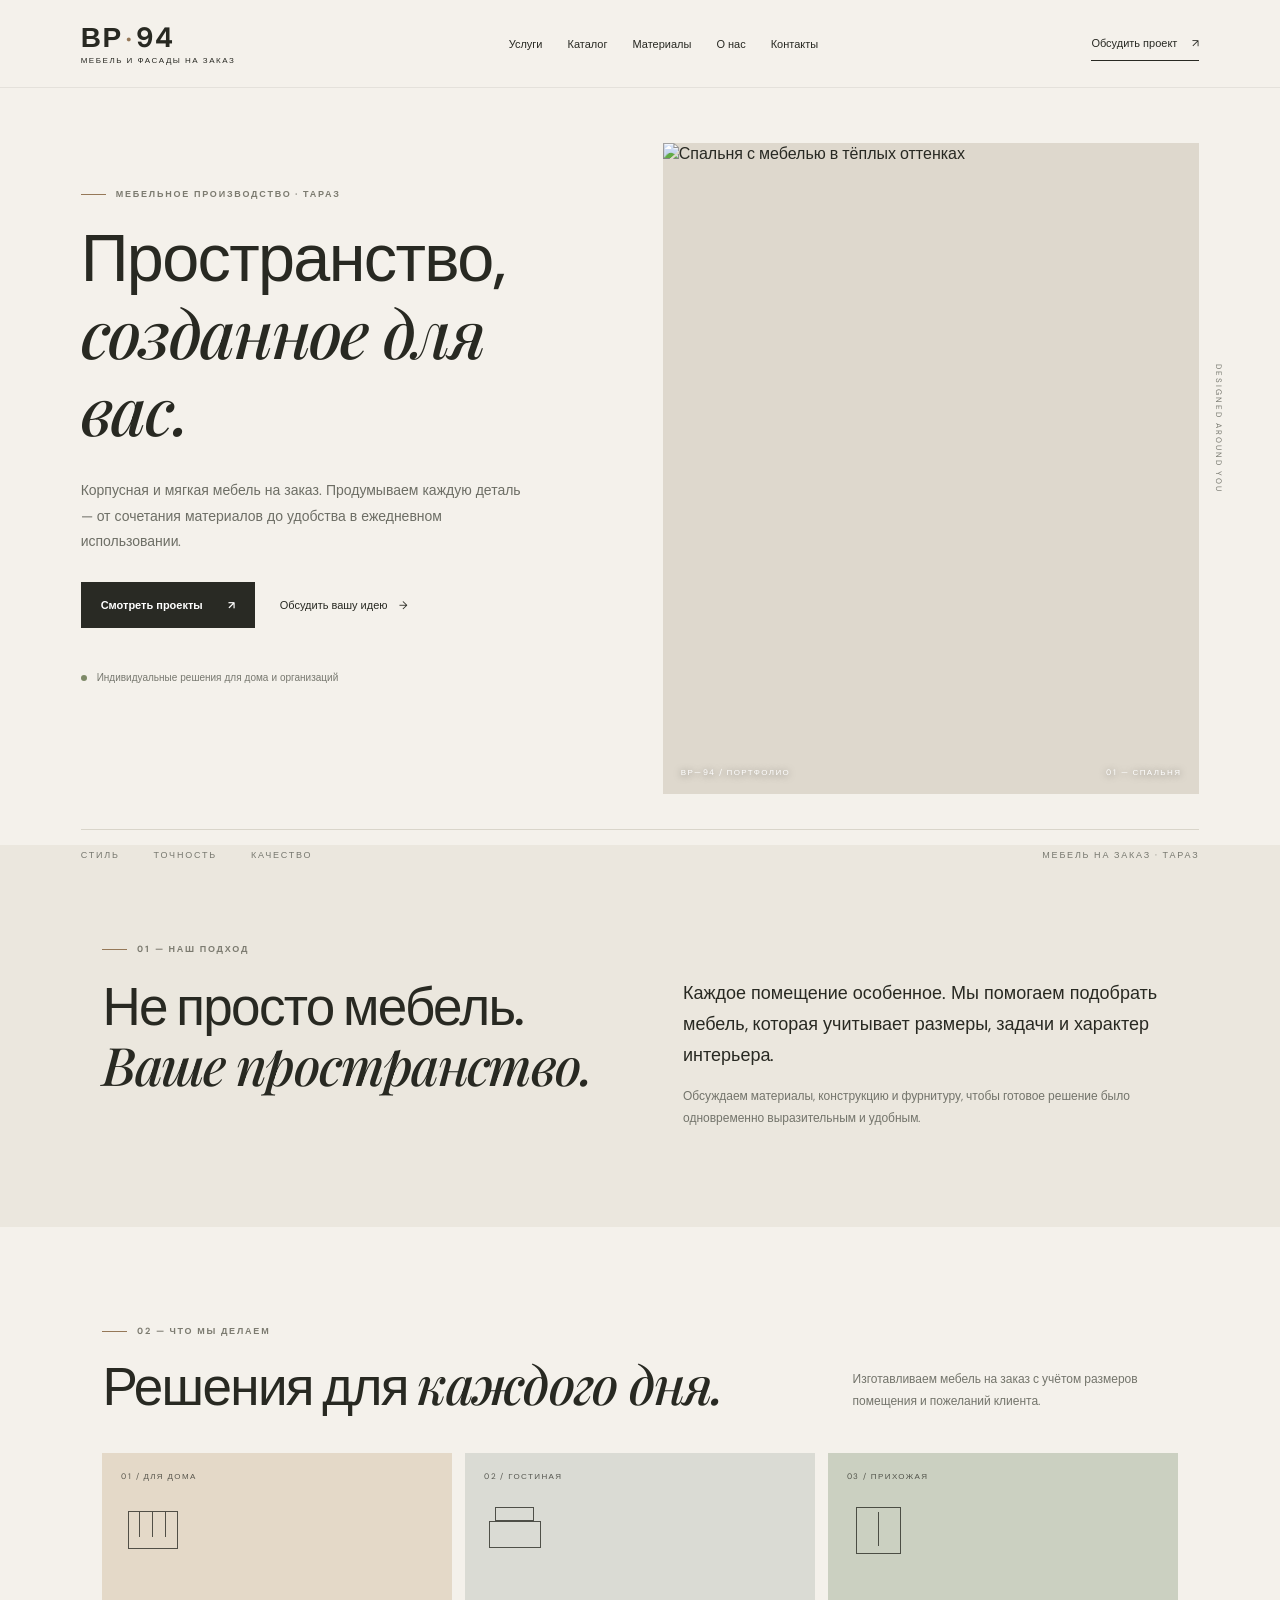
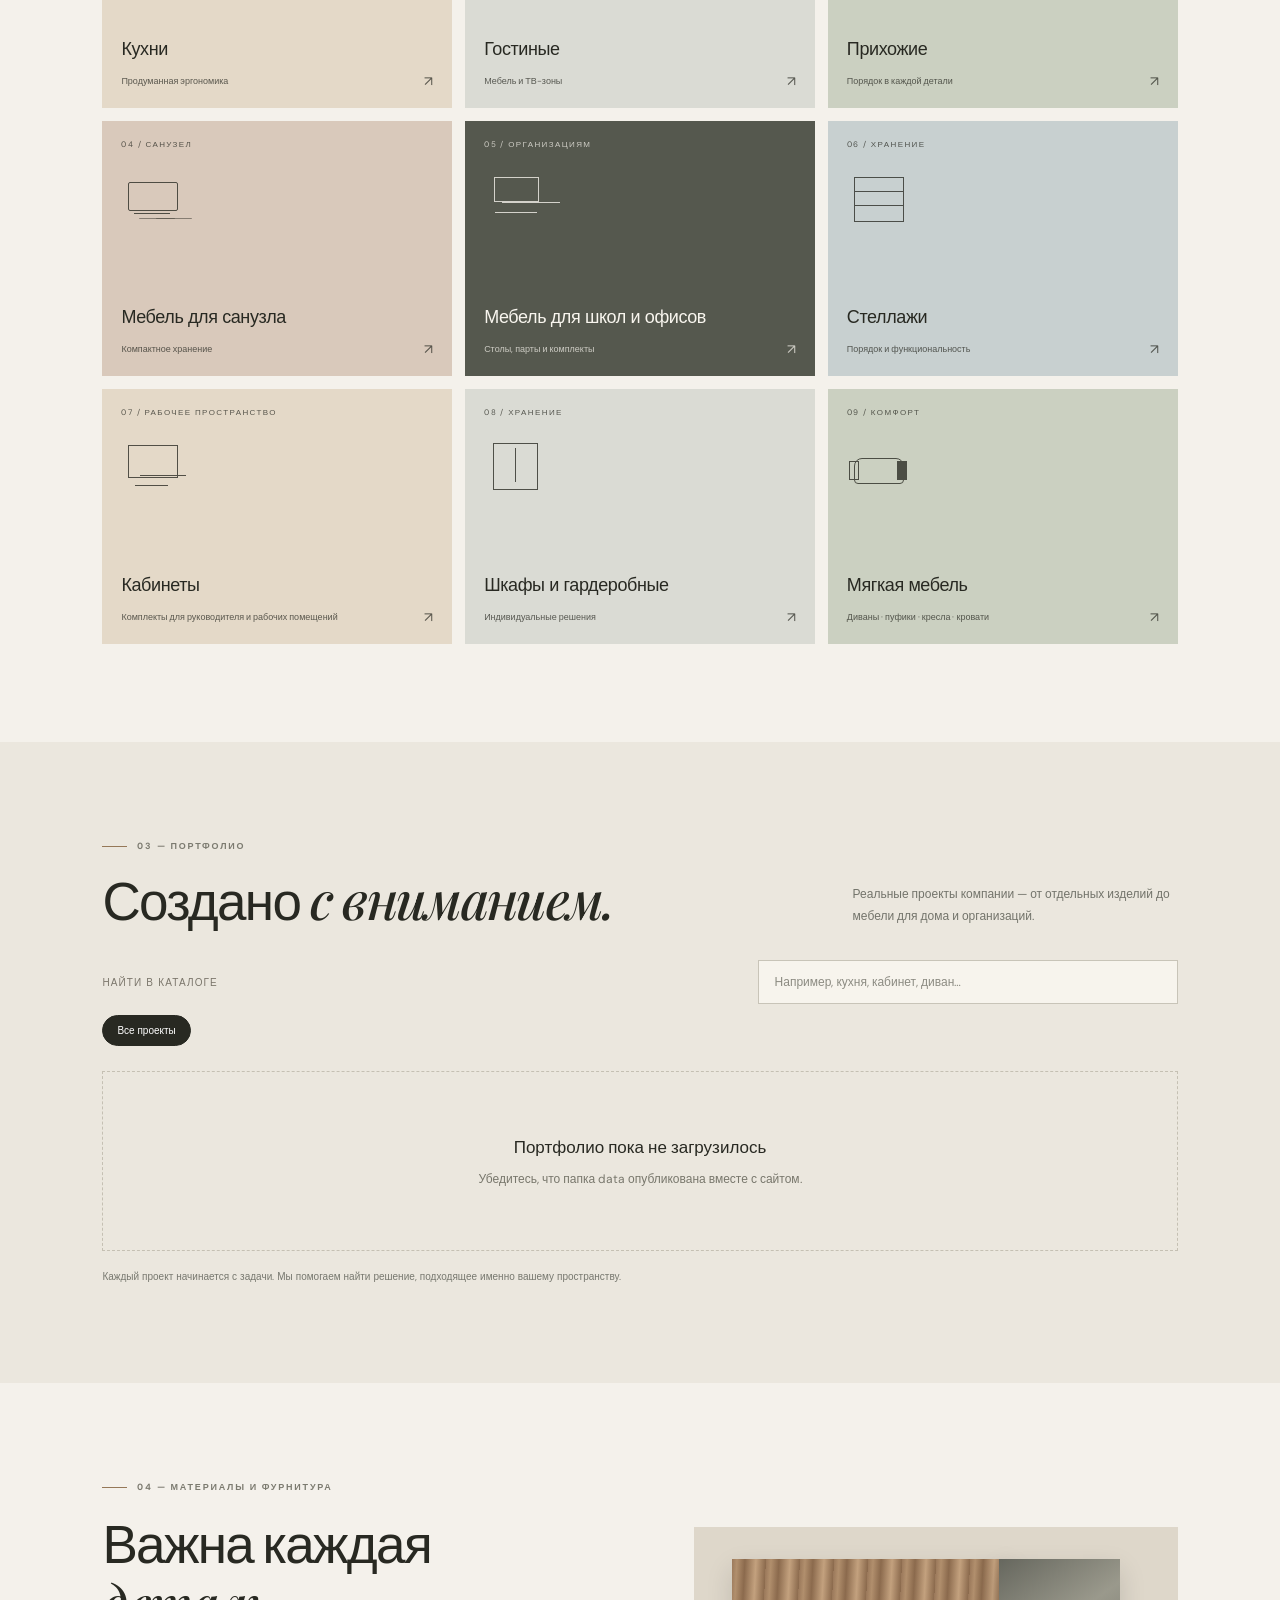
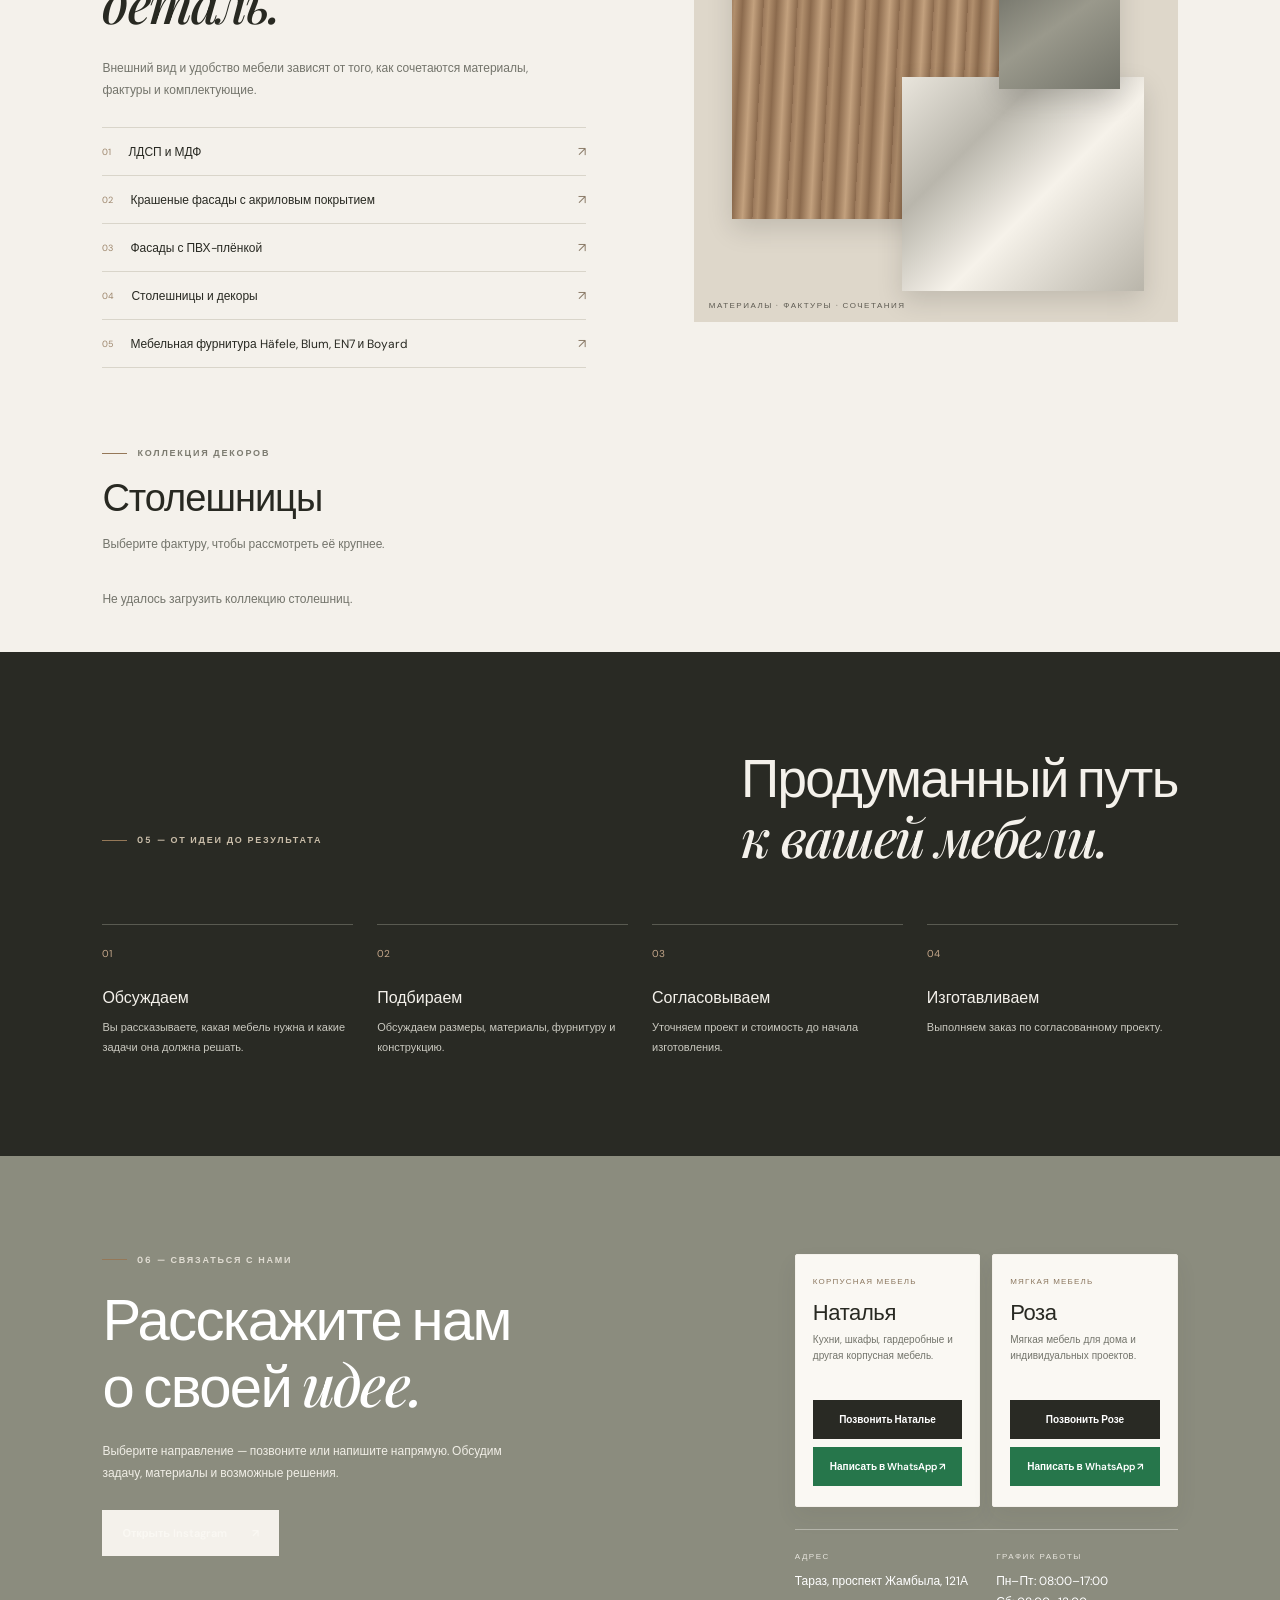
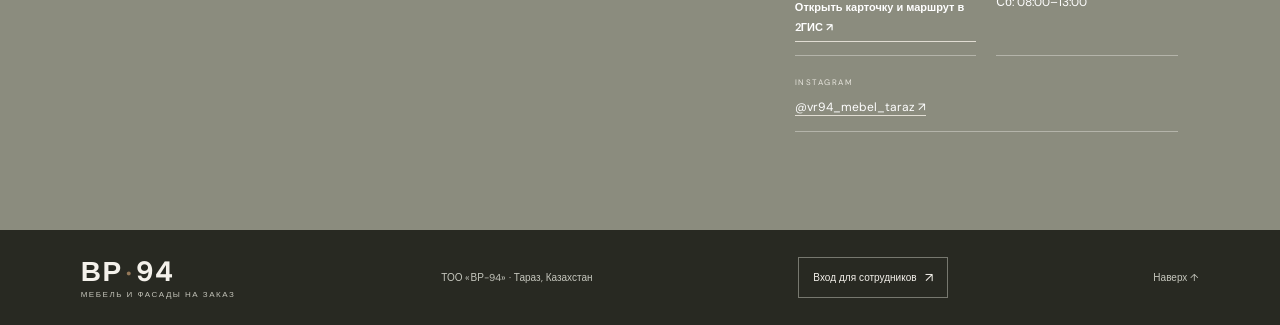
==== index.html @ 883035c5 "Add files via upload" ====
<!doctype html>
<html lang="ru">
<head>
<meta charset="utf-8"><meta name="viewport" content="width=device-width, initial-scale=1">
<meta name="theme-color" content="#f4f1eb">
<meta name="description" content="ТОО ВР-94 — корпусная и мягкая мебель на заказ в Таразе. Фасады с акриловым покрытием и ПВХ-плёнкой, фурнитура Häfele, Blum, EN7 и Boyard.">
<title>ВР-94 — мебель и фасады на заказ в Таразе</title>
<link rel="preconnect" href="https://fonts.googleapis.com"><link rel="preconnect" href="https://fonts.gstatic.com" crossorigin>
<link href="https://fonts.googleapis.com/css2?family=DM+Sans:wght@400;500;600;700&family=Playfair+Display:ital,wght@0,500;0,600;1,500;1,600&display=swap" rel="stylesheet">
<link rel="stylesheet" href="styles.css"><script src="script.js" defer></script>
</head>
<body>
<header class="site-header">
 <a class="brand" href="#home" aria-label="ВР-94 — на главную"><span class="brand-symbol">ВР<span>·</span>94</span><span class="brand-caption">МЕБЕЛЬ И ФАСАДЫ НА ЗАКАЗ</span></a>
 <button class="menu-toggle" type="button" aria-label="Открыть меню" aria-expanded="false">☰</button>
 <nav class="main-nav" aria-label="Основная навигация"><a href="#services">Услуги</a><a href="#portfolio">Каталог</a><a href="#materials">Материалы</a><a href="#about">О нас</a><a href="#contacts">Контакты</a></nav>
 <a class="header-link" href="#contacts">Обсудить проект <span>↗</span></a>
</header>
<main>
<section class="hero" id="home">
 <div class="hero-copy"><p class="eyebrow"><i></i> МЕБЕЛЬНОЕ ПРОИЗВОДСТВО · ТАРАЗ</p><h1>Пространство,<br><em>созданное для вас.</em></h1>
 <p class="hero-intro">Корпусная и мягкая мебель на заказ. Продумываем каждую деталь — от сочетания материалов до удобства в ежедневном использовании.</p>
 <div class="hero-actions"><a class="btn btn-dark" href="#portfolio">Смотреть проекты <span>↗</span></a><a class="text-action" href="#contacts">Обсудить вашу идею <span>→</span></a></div>
 <div class="hero-footnote"><i></i> Индивидуальные решения для дома и организаций</div></div>
 <div class="hero-image-wrap"><img class="hero-image" src="media/portfolio/bedroom-installation-01.jpg" alt="Спальня с мебелью в тёплых оттенках"><div class="image-frame-label"><span>ВР—94 / ПОРТФОЛИО</span><span>01 — СПАЛЬНЯ</span></div><div class="image-side-note">DESIGNED AROUND YOU</div></div>
 <div class="hero-ribbon"><span>СТИЛЬ</span><span>ТОЧНОСТЬ</span><span>КАЧЕСТВО</span><span class="ribbon-right">МЕБЕЛЬ НА ЗАКАЗ · ТАРАЗ</span></div>
</section>
<section class="intro section-pad"><p class="eyebrow"><i></i> 01 — НАШ ПОДХОД</p><div class="intro-layout"><h2>Не просто мебель.<br><em>Ваше пространство.</em></h2><div><p class="large-copy">Каждое помещение особенное. Мы помогаем подобрать мебель, которая учитывает размеры, задачи и характер интерьера.</p><p class="muted">Обсуждаем материалы, конструкцию и фурнитуру, чтобы готовое решение было одновременно выразительным и удобным.</p></div></div></section>
<section class="services section-pad" id="services"><div class="section-heading"><div><p class="eyebrow"><i></i> 02 — ЧТО МЫ ДЕЛАЕМ</p><h2>Решения для <em>каждого дня.</em></h2></div><p class="muted section-note">Изготавливаем мебель на заказ с учётом размеров помещения и пожеланий клиента.</p></div>
<div class="service-grid">
<a class="service-card tone-sand" href="#portfolio" data-categories="Кухни"><span class="service-index">01 / ДЛЯ ДОМА</span><span class="service-icon icon-kitchen"></span><span class="service-title">Кухни</span><span class="service-bottom">Продуманная эргономика <b>↗</b></span></a>
<a class="service-card tone-gray" href="#portfolio" data-categories="Гостиные"><span class="service-index">02 / ГОСТИНАЯ</span><span class="service-icon icon-living"></span><span class="service-title">Гостиные</span><span class="service-bottom">Мебель и ТВ-зоны <b>↗</b></span></a>
<a class="service-card tone-olive" href="#portfolio" data-categories="Прихожие"><span class="service-index">03 / ПРИХОЖАЯ</span><span class="service-icon icon-wardrobe"></span><span class="service-title">Прихожие</span><span class="service-bottom">Порядок в каждой детали <b>↗</b></span></a>
<a class="service-card tone-clay" href="#portfolio" data-categories="Мебель для санузла"><span class="service-index">04 / САНУЗЕЛ</span><span class="service-icon icon-bath"></span><span class="service-title">Мебель для санузла</span><span class="service-bottom">Компактное хранение <b>↗</b></span></a>
<a class="service-card tone-dark" href="#portfolio" data-categories="Мебель для школ и офисов|Металлокаркасы для школ"><span class="service-index">05 / ОРГАНИЗАЦИЯМ</span><span class="service-icon icon-school"></span><span class="service-title">Мебель для школ и офисов</span><span class="service-bottom">Столы, парты и комплекты <b>↗</b></span></a>
<a class="service-card tone-blue" href="#portfolio" data-categories="Стеллажи"><span class="service-index">06 / ХРАНЕНИЕ</span><span class="service-icon icon-shelf"></span><span class="service-title">Стеллажи</span><span class="service-bottom">Порядок и функциональность <b>↗</b></span></a>
<a class="service-card tone-sand" href="#portfolio" data-categories="Кабинеты"><span class="service-index">07 / РАБОЧЕЕ ПРОСТРАНСТВО</span><span class="service-icon icon-office"></span><span class="service-title">Кабинеты</span><span class="service-bottom">Комплекты для руководителя и рабочих помещений <b>↗</b></span></a>
<a class="service-card tone-gray" href="#portfolio" data-categories="Шкафы и гардеробные"><span class="service-index">08 / ХРАНЕНИЕ</span><span class="service-icon icon-wardrobe"></span><span class="service-title">Шкафы и гардеробные</span><span class="service-bottom">Индивидуальные решения <b>↗</b></span></a>
<a class="service-card tone-olive" href="#portfolio" data-categories="Диваны|Пуфики|Кресла|Кровати"><span class="service-index">09 / КОМФОРТ</span><span class="service-icon icon-sofa"></span><span class="service-title">Мягкая мебель</span><span class="service-bottom">Диваны · пуфики · кресла · кровати <b>↗</b></span></a>
</div></section>
<section class="portfolio section-pad" id="portfolio"><div class="section-heading"><div><p class="eyebrow"><i></i> 03 — ПОРТФОЛИО</p><h2>Создано <em>с вниманием.</em></h2></div><p class="muted section-note">Реальные проекты компании — от отдельных изделий до мебели для дома и организаций.</p></div>
<div class="catalog-tools"><label class="catalog-search-label" for="portfolio-search">Найти в каталоге</label><input id="portfolio-search" class="catalog-search" type="search" placeholder="Например, кухня, кабинет, диван…" autocomplete="off" aria-label="Поиск по названию, рубрике и описанию проекта"></div>
<div class="filter-row" id="portfolio-filters" aria-label="Фильтры каталога"><button class="filter-chip active" type="button" data-filter="all">Все проекты</button></div><div class="portfolio-grid" id="portfolio-grid" aria-live="polite"><div class="portfolio-loading">Загружаем проекты…</div></div>
<p class="portfolio-caption">Каждый проект начинается с задачи. Мы помогаем найти решение, подходящее именно вашему пространству.</p></section>
<section class="materials section-pad" id="materials"><div class="materials-copy"><p class="eyebrow"><i></i> 04 — МАТЕРИАЛЫ И ФУРНИТУРА</p><h2>Важна каждая <em>деталь.</em></h2><p class="muted materials-description">Внешний вид и удобство мебели зависят от того, как сочетаются материалы, фактуры и комплектующие.</p>
<div class="material-list"><div><span>01</span><p>ЛДСП и МДФ</p><b>↗</b></div><div><span>02</span><p>Крашеные фасады с акриловым покрытием</p><b>↗</b></div><div><span>03</span><p>Фасады с ПВХ-плёнкой</p><b>↗</b></div><div><span>04</span><p>Столешницы и декоры</p><b>↗</b></div><div><span>05</span><p>Мебельная фурнитура Häfele, Blum, EN7 и Boyard</p><b>↗</b></div></div></div>
<div class="material-art" aria-label="Декоративная композиция из мебельных фактур"><div class="swatch swatch-wood"></div><div class="swatch swatch-stone"></div><div class="swatch swatch-matte"></div><div class="swatch-note">МАТЕРИАЛЫ · ФАКТУРЫ · СОЧЕТАНИЯ</div></div>
<div class="countertops-gallery">
  <div class="countertops-gallery-heading">
    <p class="eyebrow"><i></i> КОЛЛЕКЦИЯ ДЕКОРОВ</p>
    <h3>Столешницы</h3>
    <p class="muted">Выберите фактуру, чтобы рассмотреть её крупнее.</p>
  </div>
  <div class="countertops-grid" id="countertops-grid" aria-live="polite"><p class="muted">Загружаем декоры…</p></div>
</div></section>
<section class="about section-pad" id="about"><div class="about-top"><p class="eyebrow"><i></i> 05 — ОТ ИДЕИ ДО РЕЗУЛЬТАТА</p><h2>Продуманный путь<br><em>к вашей мебели.</em></h2></div><div class="process-grid">
<article><span>01</span><h3>Обсуждаем</h3><p>Вы рассказываете, какая мебель нужна и какие задачи она должна решать.</p></article><article><span>02</span><h3>Подбираем</h3><p>Обсуждаем размеры, материалы, фурнитуру и конструкцию.</p></article><article><span>03</span><h3>Согласовываем</h3><p>Уточняем проект и стоимость до начала изготовления.</p></article><article><span>04</span><h3>Изготавливаем</h3><p>Выполняем заказ по согласованному проекту.</p></article></div></section>
<section class="contact section-pad" id="contacts">
  <div class="contact-main">
    <p class="eyebrow"><i></i> 06 — СВЯЗАТЬСЯ С НАМИ</p>
    <h2>Расскажите нам<br>о своей <em>идее.</em></h2>
    <p class="muted contact-intro">Выберите направление — позвоните или напишите напрямую. Обсудим задачу, материалы и возможные решения.</p>
    <a class="btn btn-light" id="instagram-cta" href="https://www.instagram.com/vr94_mebel_taraz/" target="_blank" rel="noopener noreferrer">Открыть Instagram <span>↗</span></a>
  </div>
  <div class="contact-panel">
    <div class="contact-people">
      <article class="contact-card">
        <span class="contact-card-label">КОРПУСНАЯ МЕБЕЛЬ</span>
        <h3 id="corporate-name">Наталья</h3>
        <p>Кухни, шкафы, гардеробные и другая корпусная мебель.</p>
        <a class="contact-button contact-call" id="corporate-call" href="tel:+77471925102">Позвонить Наталье</a>
        <a class="contact-button contact-whatsapp" id="corporate-whatsapp" href="https://wa.me/77471925102" target="_blank" rel="noopener noreferrer">Написать в WhatsApp ↗</a>
      </article>
      <article class="contact-card">
        <span class="contact-card-label">МЯГКАЯ МЕБЕЛЬ</span>
        <h3 id="soft-name">Роза</h3>
        <p>Мягкая мебель для дома и индивидуальных проектов.</p>
        <a class="contact-button contact-call" id="soft-call" href="tel:+77079454138">Позвонить Розе</a>
        <a class="contact-button contact-whatsapp" id="soft-whatsapp" href="https://wa.me/77079454138" target="_blank" rel="noopener noreferrer">Написать в WhatsApp ↗</a>
      </article>
    </div>
    <div class="contact-details contact-info">
      <div><span>АДРЕС</span><p><span id="contact-address">Тараз, проспект Жамбыла, 121А</span></p><p class="map-link-row"><a id="contact-map" href="https://2gis.kz/taraz/geo/70000001062930608" target="_blank" rel="noopener noreferrer">Открыть карточку и маршрут в 2ГИС ↗</a></p></div>
      <div><span>ГРАФИК РАБОТЫ</span><p><span id="weekday-hours">Пн–Пт: 08:00–17:00</span><br><span id="saturday-hours">Сб: 08:00–13:00</span></p></div>
      <div><span>INSTAGRAM</span><p><a id="instagram-link" href="https://www.instagram.com/vr94_mebel_taraz/" target="_blank" rel="noopener noreferrer">@vr94_mebel_taraz ↗</a></p></div>
    </div>
  </div>
</section>
</main>
<footer class="site-footer"><a class="brand footer-brand" href="#home"><span class="brand-symbol">ВР<span>·</span>94</span><span class="brand-caption">МЕБЕЛЬ И ФАСАДЫ НА ЗАКАЗ</span></a><p>ТОО «ВР-94» · Тараз, Казахстан</p><a class="editor-link" href="employee.html" aria-label="Вход для сотрудников: открыть редактор каталога" title="Переход к редактору для сотрудников">Вход для сотрудников <span>↗</span></a><a href="#home" class="back-top">Наверх ↑</a></footer>
<dialog class="lightbox" id="lightbox" aria-label="Увеличенная фотография проекта"><button class="lightbox-close" type="button" aria-label="Закрыть">×</button><img src="" alt=""><div class="lightbox-caption"></div></dialog>
</body></html>
---- styles.css ----
:root{--paper:#f4f1eb;--paper-light:#faf8f3;--ink:#282922;--muted:#73746b;--line:#d9d5ca;--accent:#957858;--dark:#292a24;--serif:"Playfair Display",Georgia,serif;--sans:"DM Sans",Arial,sans-serif}*{box-sizing:border-box}html{scroll-behavior:smooth;scroll-padding-top:95px}body{margin:0;background:var(--paper);color:var(--ink);font-family:var(--sans)}a{color:inherit}.site-header{height:88px;padding:0 6.3%;display:flex;align-items:center;justify-content:space-between;gap:28px;background:#f4f1ebf2;border-bottom:1px solid #28292214;position:sticky;top:0;z-index:20;backdrop-filter:blur(14px)}.brand{display:flex;flex-direction:column;gap:3px;text-decoration:none;min-width:max-content}.brand-symbol{font-size:28px;font-weight:700;letter-spacing:1.6px;line-height:1}.brand-symbol span{font-family:var(--serif);font-weight:500;color:var(--accent);padding:0 2px}.brand-caption{font-size:8px;letter-spacing:1.55px}.main-nav{display:flex;align-items:center;gap:25px}.main-nav a,.header-link{font-size:11px;text-decoration:none;white-space:nowrap;transition:opacity .2s}.main-nav a:hover,.header-link:hover,.text-action:hover{opacity:.58}.header-link{padding:10px 0;border-bottom:1px solid var(--ink)}.header-link span{margin-left:12px}.menu-toggle{display:none;background:transparent;border:0;font-size:25px;color:var(--ink);cursor:pointer}.hero{min-height:640px;padding:55px 6.3% 0;display:grid;grid-template-columns:1fr 1.02fr;gap:5%;position:relative}.hero-copy{padding:45px 0 110px;align-self:center}.eyebrow{display:flex;align-items:center;gap:10px;font-size:9px;font-weight:700;letter-spacing:1.8px;color:#7c7b70;margin:0 0 23px}.eyebrow i{display:inline-block;width:25px;height:1px;background:var(--accent)}h1,h2{font-weight:500;letter-spacing:-1.65px;line-height:1.09;margin:0}h1{font-size:clamp(41px,5.2vw,72px)}h1 em,h2 em{font-family:var(--serif);font-weight:500}.hero-intro{max-width:455px;font-size:14px;line-height:1.85;color:#6d6e65;margin:27px 0}.hero-actions{display:flex;align-items:center;gap:25px;flex-wrap:wrap}.btn{display:inline-flex;align-items:center;justify-content:space-between;gap:25px;padding:16px 20px;font-size:11px;font-weight:600;text-decoration:none;transition:transform .2s,background .2s}.btn:hover{transform:translateY(-2px)}.btn-dark{color:white;background:var(--dark)}.btn-dark:hover{background:#4b4c43}.btn-light{color:var(--paper-light);background:var(--paper);margin-top:8px}.text-action{font-size:11px;text-decoration:none}.text-action span{margin-left:8px}.hero-footnote{margin-top:43px;display:flex;align-items:center;gap:10px;color:#77786f;font-size:10px}.hero-footnote i{width:6px;height:6px;border-radius:50%;background:#7e8a68}.hero-image-wrap{position:relative;align-self:stretch;min-height:430px}.hero-image{display:block;width:100%;height:100%;min-height:430px;object-fit:cover;object-position:center 55%;filter:saturate(.86);background:#dfd8cb}.image-frame-label{position:absolute;left:18px;right:18px;bottom:17px;display:flex;justify-content:space-between;gap:15px;color:white;font-size:8px;letter-spacing:1.4px;text-shadow:0 1px 7px #0008}.image-side-note{position:absolute;right:-25px;top:34%;writing-mode:vertical-rl;font-size:8px;letter-spacing:2px;color:#77786f}.hero-ribbon{grid-column:1/-1;display:flex;align-items:center;gap:34px;border-top:1px solid var(--line);padding:19px 0;font-size:9px;letter-spacing:1.8px;color:#77786f}.ribbon-right{margin-left:auto}.section-pad{padding:98px 8%}.intro{background:#ebe7de}.intro-layout{display:grid;grid-template-columns:1fr 1fr;gap:8%;align-items:start}h2{font-size:clamp(34px,4.15vw,53px)}.large-copy{font-size:18px;line-height:1.7;margin:0 0 15px}.muted{color:var(--muted);font-size:12px;line-height:1.85}.intro-layout .muted{margin:0}.section-heading{display:flex;justify-content:space-between;align-items:end;gap:28px;margin-bottom:37px}.section-heading .eyebrow{margin-bottom:18px}.section-note{max-width:325px;margin:0 0 4px}.service-grid{display:grid;grid-template-columns:repeat(3,minmax(0,1fr));gap:13px}.service-card{min-height:255px;position:relative;display:flex;flex-direction:column;align-items:flex-start;padding:18px 19px;text-decoration:none;overflow:hidden;transition:transform .25s,box-shadow .25s}.service-card:hover{transform:translateY(-4px);box-shadow:0 15px 30px #25251e12}.tone-sand{background:#e4d9c8}.tone-gray{background:#dadbd4}.tone-olive{background:#cbd0c1}.tone-clay{background:#d9c9bb}.tone-dark{background:#55584e;color:#f8f5ee}.tone-blue{background:#c8d0d0}.service-index{font-size:8px;letter-spacing:1.4px;opacity:.74}.service-icon{display:block;width:64px;height:52px;margin:25px 0 17px;position:relative;opacity:.78}.service-icon:before,.service-icon:after{content:"";position:absolute;border:1px solid currentColor}.icon-kitchen:before{width:48px;height:36px;left:7px;top:5px}.icon-kitchen:after{height:25px;width:1px;border:0;background:currentColor;left:31px;top:6px;box-shadow:-13px 0 0 currentColor,13px 0 0 currentColor}.icon-wardrobe:before{width:43px;height:45px;left:9px;top:1px}.icon-wardrobe:after{height:34px;width:1px;border:0;background:currentColor;left:31px;top:6px}.icon-living:before{width:50px;height:25px;left:5px;top:15px}.icon-living:after{width:37px;height:12px;left:11px;top:1px}.icon-bedroom:before{width:50px;height:22px;left:5px;top:16px;border-radius:3px 3px 0 0}.icon-bedroom:after{width:12px;height:10px;left:12px;top:7px;box-shadow:15px 0 0 -1px var(--paper)}.icon-sofa:before{width:48px;height:24px;left:7px;top:16px;border-radius:8px 8px 4px 4px}.icon-sofa:after{width:8px;height:17px;left:2px;top:19px;box-shadow:48px 0 0 currentColor}.icon-school:before{width:43px;height:23px;left:10px;top:3px}.icon-school:after{width:42px;height:1px;border:0;background:currentColor;left:11px;top:38px;box-shadow:7px -10px 0 currentColor,23px -10px 0 currentColor}.icon-bath:before{width:48px;height:27px;left:7px;top:8px;border-radius:2px}.icon-bath:after{width:36px;height:1px;border:0;background:currentColor;left:13px;top:39px;box-shadow:5px 5px 0 -0.2px currentColor,22px 5px 0 -0.2px currentColor}.icon-shelf:before{width:48px;height:43px;left:7px;top:3px}.icon-shelf:after{width:48px;height:1px;border:0;background:currentColor;left:8px;top:17px;box-shadow:0 14px 0 currentColor}.icon-office:before{width:48px;height:31px;left:7px;top:3px}.icon-office:after{width:33px;height:1px;border:0;background:currentColor;left:14px;top:43px;box-shadow:5px -10px 0 currentColor,18px -10px 0 currentColor}.service-title{font-size:18px;letter-spacing:-.4px;margin-top:auto}.service-bottom{display:flex;justify-content:space-between;align-items:center;width:100%;gap:10px;margin-top:11px;font-size:9px;opacity:.73}.service-bottom b{font-size:14px;font-weight:400}.portfolio{background:#ebe7de}.filter-row{display:flex;gap:8px;flex-wrap:wrap;margin:-9px 0 25px}.filter-chip{border:1px solid #c8c4b8;background:transparent;padding:9px 14px;border-radius:30px;font-size:10px;color:#595a51;cursor:pointer;transition:background .2s,color .2s}.filter-chip:hover,.filter-chip.active{background:var(--ink);color:white;border-color:var(--ink)}.portfolio-grid{display:grid;grid-template-columns:repeat(3,minmax(0,1fr));gap:13px;align-items:stretch}.project-card{padding:0;border:0;background:#f5f2eb;text-align:left;cursor:zoom-in;position:relative;overflow:hidden;min-width:0}.project-image-wrap{display:block;height:300px;overflow:hidden;background:#d6d0c4}.project-card img{width:100%;height:100%;object-fit:cover;display:block;transition:transform .45s;filter:saturate(.88)}.project-card:hover img{transform:scale(1.035)}.project-card-copy{display:block;padding:16px 17px 19px}.project-meta{display:flex;justify-content:space-between;gap:10px;color:#8d816e;font-size:8px;letter-spacing:1.1px;text-transform:uppercase}.project-title{display:block;font-size:16px;font-weight:500;margin:10px 0 6px}.project-description{display:block;font-size:11px;line-height:1.7;color:#77786f;margin:0}.portfolio-loading,.portfolio-empty{grid-column:1/-1;padding:60px 22px;text-align:center;border:1px dashed #c5c0b3;color:#78776c;font-size:12px;line-height:1.8}.portfolio-empty strong{display:block;color:var(--ink);font-size:17px;font-weight:500;margin-bottom:6px}.portfolio-caption{font-size:10px;line-height:1.7;color:#77786f;margin:17px 0 0}.materials{display:grid;grid-template-columns:1fr 1fr;gap:10%;align-items:center}.materials-description{max-width:430px;margin:22px 0}.material-list{border-top:1px solid var(--line);margin-top:26px}.material-list>div{display:flex;align-items:center;gap:17px;border-bottom:1px solid var(--line);padding:15px 0}.material-list span{color:#9d866c;font-size:9px}.material-list p{margin:0;font-size:12px;flex:1}.material-list b{font-size:13px;font-weight:400;color:#8a7a67}.material-art{min-height:395px;position:relative;overflow:hidden;background:#ded7ca}.swatch{position:absolute;box-shadow:0 10px 25px #0002}.swatch-wood{left:8%;top:8%;width:58%;height:66%;background:repeating-linear-gradient(93deg,#9b795b 0,#b18f6d 5px,#8b6a4d 13px,#c3a17e 24px,#8b6a4d 34px)}.swatch-stone{right:7%;bottom:8%;width:50%;height:54%;background:linear-gradient(135deg,#e9e5dc,#b9b6ac 30%,#f6f2ea 57%,#b9b5aa)}.swatch-matte{right:12%;top:8%;width:25%;height:33%;background:linear-gradient(145deg,#66675e,#9a998c,#73746a)}.swatch-note{position:absolute;left:15px;bottom:12px;font-size:8px;letter-spacing:1.5px;color:#5e5b52}.about{background:#292a24;color:#f4f1eb}.about .eyebrow{color:#c9bda9}.about-top{display:flex;align-items:end;justify-content:space-between;gap:25px}.process-grid{display:grid;grid-template-columns:repeat(4,1fr);gap:24px;margin-top:55px}.process-grid article{border-top:1px solid #595a51;padding-top:16px}.process-grid article>span{font-size:10px;color:#c6a88b}.process-grid h3{font-size:16px;font-weight:500;margin:25px 0 9px}.process-grid p{font-size:11px;line-height:1.85;color:#cac9c0;margin:0}.contact{display:grid;grid-template-columns:1.2fr .8fr;gap:11%;background:#8b8c7e;color:#fff}.contact .eyebrow{color:#e1ddd3}.contact-main h2{font-size:clamp(36px,4.7vw,58px)}.contact-intro{color:#f0eee6;max-width:405px;margin:21px 0 17px}.contact-details{align-self:center;border-top:1px solid #b4b4aa}.contact-details>div{padding:17px 0;border-bottom:1px solid #b4b4aa}.contact-details>div>span{font-size:8px;letter-spacing:1.5px;color:#e7e5dd}.contact-details p{font-size:12px;line-height:1.8;margin:7px 0 0}.contact-details a{text-decoration:none;border-bottom:1px solid #e1ddd3}.contact-small{font-size:10px;line-height:1.7;color:#e6e3d9;margin-top:17px}.site-footer{padding:26px 6.3%;display:flex;align-items:center;justify-content:space-between;gap:20px;background:var(--ink);color:var(--paper)}.footer-brand .brand-caption{color:#c3c3b9}.site-footer>p,.back-top{font-size:10px;color:#c5c6bd;text-decoration:none;margin:0}.lightbox{width:min(94vw,1200px);max-width:none;max-height:92vh;border:0;padding:0;background:#171813;color:#fff;box-shadow:0 20px 70px #0008}.lightbox::backdrop{background:#151611d9;backdrop-filter:blur(4px)}.lightbox img{display:block;max-width:100%;max-height:80vh;margin:auto;object-fit:contain}.lightbox-caption{padding:14px 18px;font-size:12px}.lightbox-close{position:absolute;right:8px;top:8px;width:38px;height:38px;border:0;border-radius:50%;background:#151611bb;color:#fff;font-size:28px;cursor:pointer;z-index:1}
@media(max-width:1050px){.site-header{padding:0 4%}.main-nav{gap:14px}.main-nav a{font-size:10px}.hero{padding-left:5%;padding-right:5%;gap:4%}.section-pad{padding:80px 6%}.service-card{min-height:235px}.project-image-wrap{height:260px}}
@media(max-width:760px){.site-header{height:73px;padding:0 5%;gap:12px}.brand-symbol{font-size:24px}.brand-caption{font-size:7px;letter-spacing:1.1px}.menu-toggle{display:block;margin-left:auto}.header-link{display:none}.main-nav{display:none;position:absolute;top:72px;left:0;right:0;padding:18px 6%;background:var(--paper-light);border-bottom:1px solid var(--line);flex-direction:column;align-items:flex-start;gap:15px}.main-nav.open{display:flex}.main-nav a{font-size:13px;padding:2px 0}.hero{padding-top:24px;display:flex;flex-direction:column;gap:18px}.hero-copy{padding:22px 0 10px}.hero h1{font-size:clamp(40px,10vw,58px)}.hero-image-wrap,.hero-image{min-height:310px}.hero-image{height:350px}.image-side-note{right:-18px}.hero-footnote{margin-top:29px}.hero-ribbon{gap:14px;font-size:8px;flex-wrap:wrap}.ribbon-right{width:100%;margin:2px 0 0}.section-pad{padding:63px 6%}.intro-layout,.materials,.contact{grid-template-columns:1fr;gap:32px}.intro-layout{gap:22px}.large-copy{font-size:16px}.section-heading{display:block}.section-note{margin-top:15px}.service-grid{grid-template-columns:repeat(2,minmax(0,1fr));gap:9px}.service-card{min-height:210px;padding:14px}.service-icon{margin:20px 0 12px;transform:scale(.87);transform-origin:left center}.service-title{font-size:15px}.service-bottom{font-size:8px}.portfolio-grid{grid-template-columns:1fr}.project-image-wrap{height:min(70vw,390px)}.filter-row{margin-top:8px}.material-art{min-height:310px}.about-top{display:block}.process-grid{grid-template-columns:repeat(2,1fr);gap:28px 18px;margin-top:37px}.process-grid h3{margin-top:19px}.site-footer{padding:24px 6%;flex-wrap:wrap}.site-footer>p{order:3;width:100%;margin-top:6px}.contact-details{margin-top:8px}}
@media(max-width:390px){.service-grid{grid-template-columns:1fr}.service-card{min-height:175px}.service-icon{margin:12px 0 7px}.service-title{margin-top:5px}.process-grid{gap:25px 14px}}
@media(prefers-reduced-motion:reduce){html{scroll-behavior:auto}*,*:before,*:after{transition:none!important}}


/* Объединённый блок контактов: кнопки телефона и WhatsApp */
.contact-panel{display:flex;flex-direction:column;gap:22px;min-width:0}
.contact-people{display:grid;grid-template-columns:repeat(2,minmax(0,1fr));gap:12px}
.contact-card{display:flex;flex-direction:column;align-items:stretch;min-width:0;padding:20px 17px;background:var(--paper-light);color:var(--ink);border:1px solid #f4f1eb;border-radius:2px;box-shadow:0 10px 22px #292a2410}
.contact-card-label{font-size:8px;letter-spacing:1.2px;color:#8b775f;line-height:1.5}
.contact-card h3{font-size:22px;letter-spacing:-.4px;font-weight:500;margin:11px 0 5px}
.contact-card p{font-size:10px;line-height:1.65;color:var(--muted);min-height:50px;margin:0 0 10px}
.contact-button{display:flex;align-items:center;justify-content:center;text-align:center;text-decoration:none;font-size:10px;font-weight:600;padding:12px 10px;margin-top:8px;min-height:39px;transition:background .2s,transform .2s;overflow-wrap:anywhere}
.contact-button:hover{transform:translateY(-1px)}
.contact-call{background:var(--dark);color:white}
.contact-call:hover{background:#4b4c43}
.contact-whatsapp{background:#26764b;color:white}
.contact-whatsapp:hover{background:#1d5f3b}
.contact-info{display:grid;grid-template-columns:1fr 1fr;gap:0 20px;border-top:1px solid #b4b4aa}
.contact-info>div{padding:13px 0;border-bottom:1px solid #b4b4aa}
.contact-info>div:last-child{grid-column:1/-1}
.contact-info p{overflow-wrap:anywhere}
.portfolio-empty a{display:inline-block;margin-top:16px;color:var(--ink);text-decoration:none;border-bottom:1px solid var(--accent);padding-bottom:3px;font-weight:600}
.portfolio-empty a:hover{opacity:.65}
@media(max-width:900px){.contact{grid-template-columns:1fr;gap:32px}.contact-panel{gap:20px}.contact-info{grid-template-columns:1fr 1fr}}
@media(max-width:600px){.contact-people{grid-template-columns:1fr}.contact-card p{min-height:0}.contact-info{grid-template-columns:1fr}.contact-info>div:last-child{grid-column:auto}}


/* Ссылка на редактор каталога для сотрудников. Публикации защищены авторизацией CMS. */
.editor-link{display:inline-flex;align-items:center;gap:8px;padding:11px 14px;border:1px solid #77786f;color:var(--paper);text-decoration:none;font-size:10px;white-space:nowrap;transition:background .2s,border-color .2s}
.editor-link:hover{background:#3d3e36;border-color:#a39b8d}
.editor-link span{font-size:13px}
@media(max-width:760px){.editor-link{order:4;width:100%;justify-content:center}.back-top{margin-left:auto}}


/* Каталог: поиск и удобная связь рубрик с фильтрами */
.catalog-tools{display:flex;align-items:center;justify-content:space-between;gap:14px;margin:-8px 0 20px;flex-wrap:wrap}
.catalog-search-label{font-size:10px;letter-spacing:1.1px;text-transform:uppercase;color:#7b766b}
.catalog-search{flex:1;min-width:240px;max-width:420px;padding:13px 16px;border:1px solid #c8c4b8;border-radius:0;background:#f7f4ed;color:var(--ink);font:inherit;font-size:12px;outline:none;transition:border-color .2s,box-shadow .2s}
.catalog-search:focus{border-color:var(--accent);box-shadow:0 0 0 3px #9578581a}
.catalog-search::placeholder{color:#8c8b82}
.service-card:focus-visible,.project-card:focus-visible,.filter-chip:focus-visible,.editor-link:focus-visible,.catalog-search:focus-visible{outline:2px solid var(--accent);outline-offset:3px}
.contact-map-link{display:inline-flex;gap:6px;align-items:center}
@media(max-width:600px){.catalog-tools{align-items:stretch;gap:9px;margin:8px 0 17px}.catalog-search{max-width:none;width:100%;min-width:0}.catalog-search-label{width:100%}}


/* Прямая ссылка на карточку и маршрут компании в 2ГИС */
.map-link-row{margin-top:5px!important}
.map-link-row a{display:inline-flex;align-items:center;gap:6px;padding-bottom:3px;border-bottom:1px solid #e1ddd3;color:inherit;text-decoration:none;font-size:11px;font-weight:600}
.map-link-row a:hover{opacity:.72}
.map-link-row a:focus-visible{outline:2px solid currentColor;outline-offset:4px}



/* Коллекция столешниц в разделе материалов */
.countertops-gallery{grid-column:1/-1;margin-top:12px}
.countertops-gallery-heading{margin-bottom:20px}
.countertops-gallery-heading .eyebrow{margin-bottom:14px}
.countertops-gallery-heading h3{font-size:clamp(28px,3vw,38px);font-weight:500;letter-spacing:-1px;margin:0}
.countertops-gallery-heading .muted{margin:10px 0 0}
.countertops-grid{display:grid;grid-template-columns:repeat(4,minmax(0,1fr));gap:14px}
.countertop-card{display:block;min-width:0;background:#f5f2eb;color:var(--ink);text-decoration:none;border:1px solid #d6d0c4;transition:transform .2s,box-shadow .2s}
.countertop-card:hover{transform:translateY(-3px);box-shadow:0 12px 28px #25251e17}
.countertop-card img{display:block;width:100%;aspect-ratio:2/3;object-fit:contain;background:#e7e2d8}
.countertop-card-copy{display:flex;flex-direction:column;gap:6px;padding:13px 14px 16px}
.countertop-card-copy strong{font-size:14px;font-weight:500}
.countertop-card-copy>span{font-size:10px;line-height:1.65;color:var(--muted)}
.countertop-card:focus-visible{outline:2px solid var(--accent);outline-offset:3px}
@media(max-width:760px){.countertops-grid{grid-template-columns:repeat(2,minmax(0,1fr));gap:10px}.countertop-card-copy{padding:11px}}
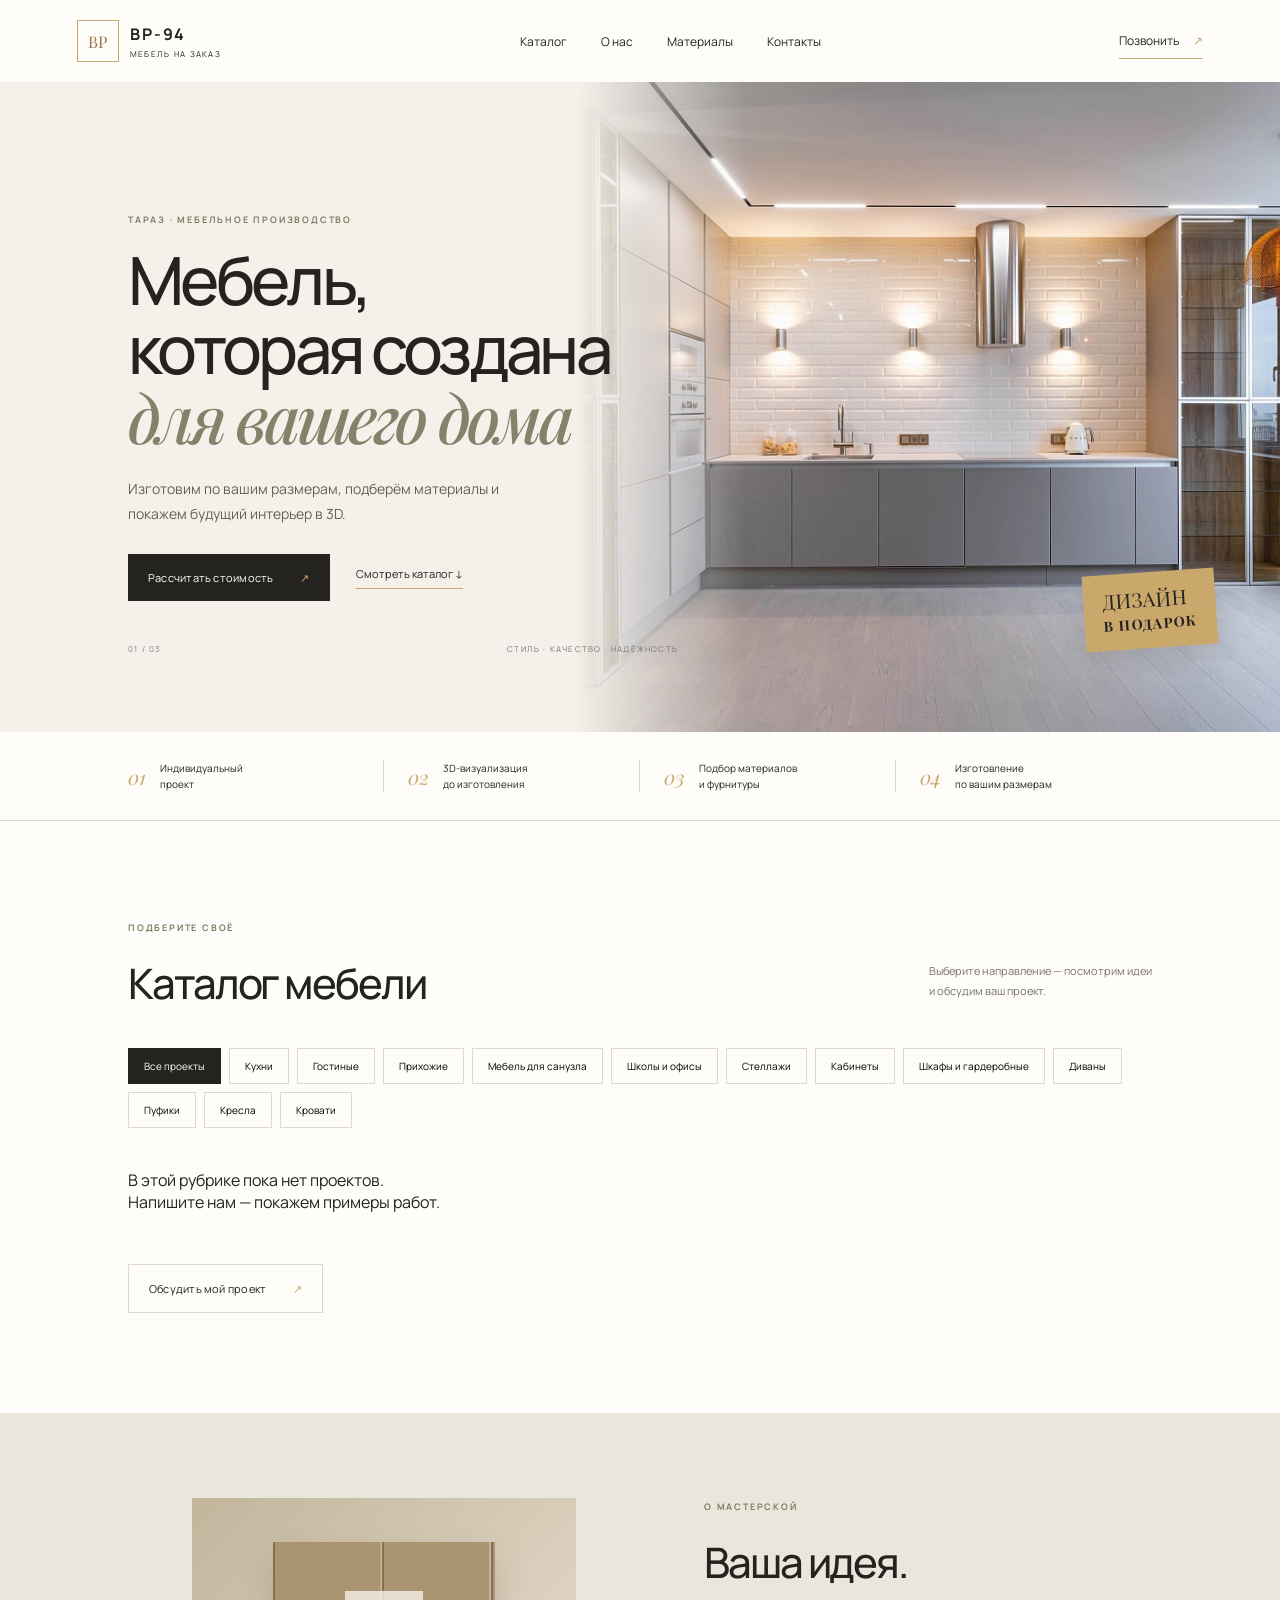
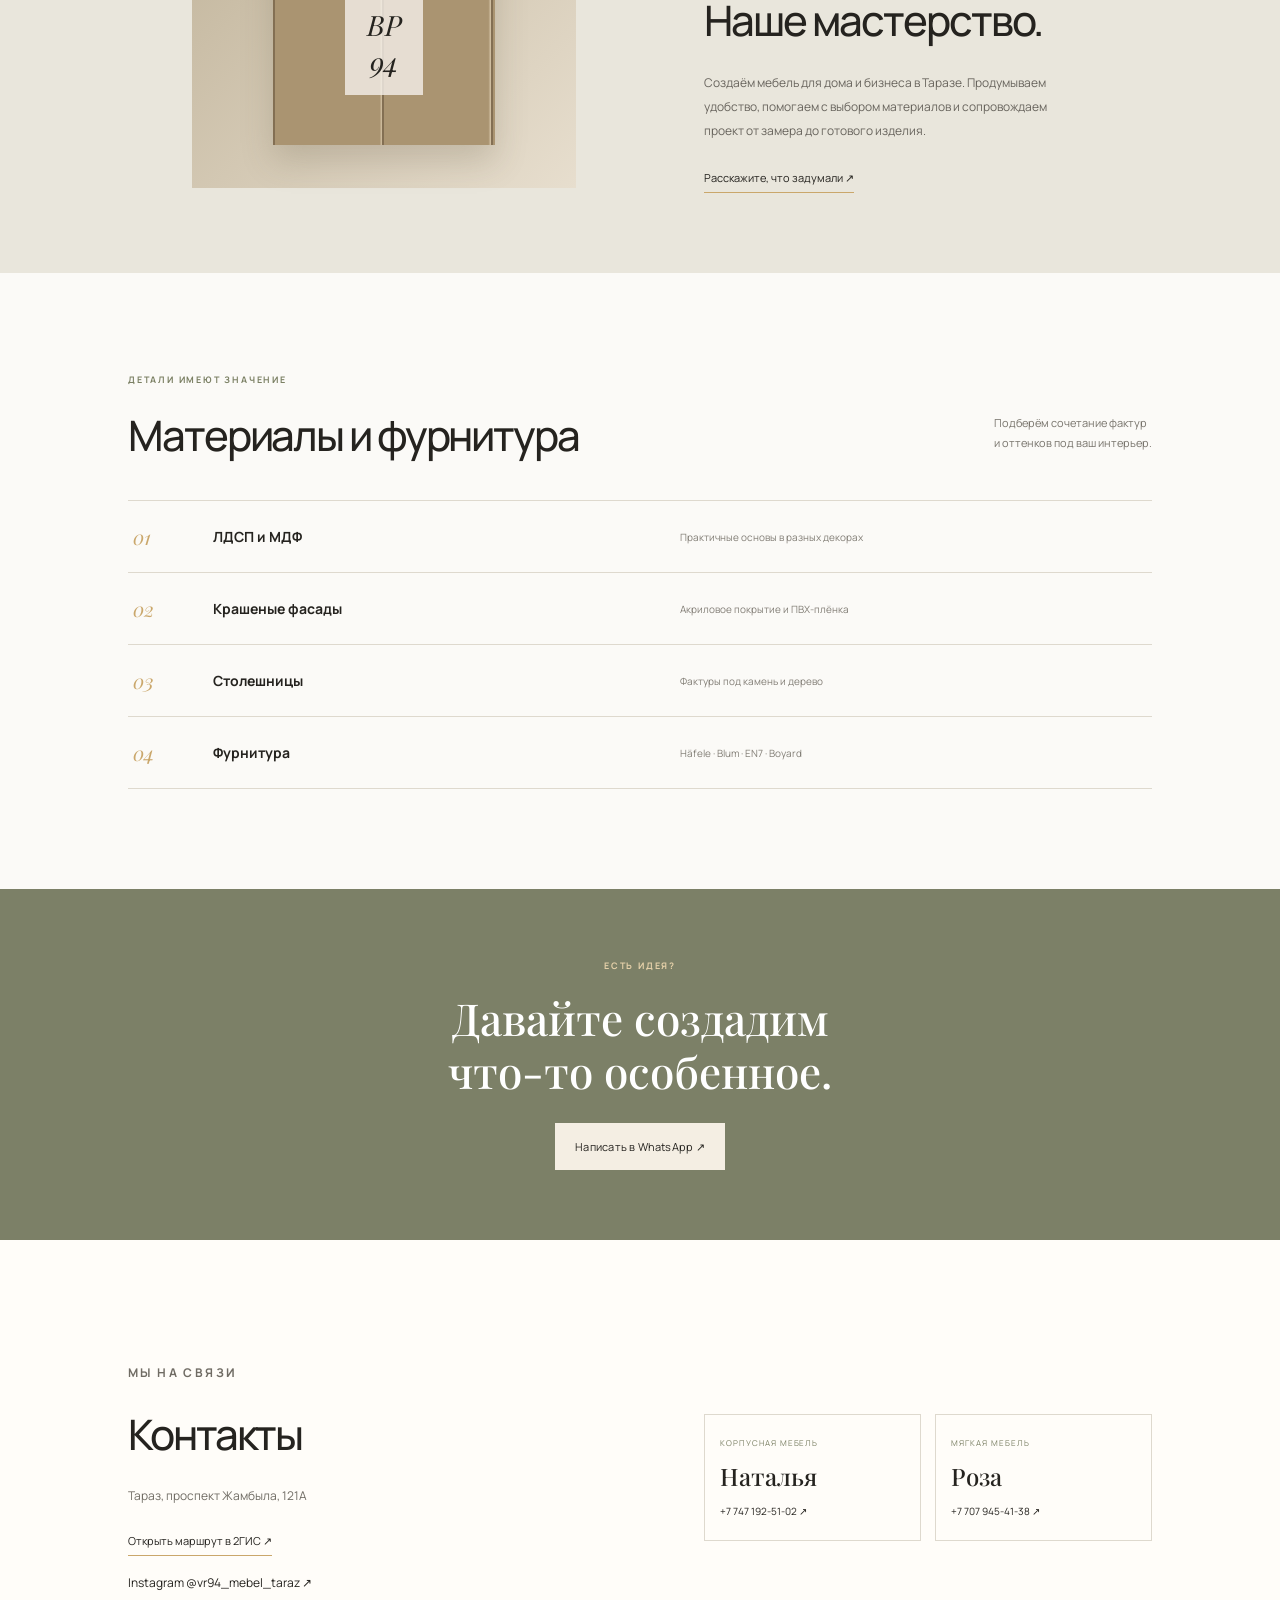
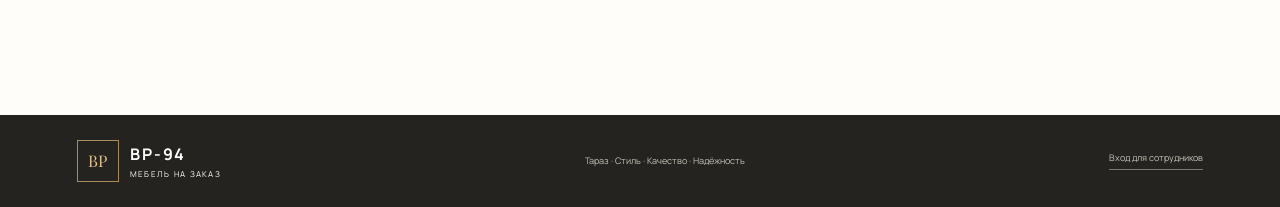
==== commit a9887b8c: "Add files via upload" ====
--- a/index.html
+++ b/index.html
@@ -1,92 +1,34 @@
 <!doctype html>
 <html lang="ru">
 <head>
-<meta charset="utf-8"><meta name="viewport" content="width=device-width, initial-scale=1">
-<meta name="theme-color" content="#f4f1eb">
-<meta name="description" content="ТОО ВР-94 — корпусная и мягкая мебель на заказ в Таразе. Фасады с акриловым покрытием и ПВХ-плёнкой, фурнитура Häfele, Blum, EN7 и Boyard.">
-<title>ВР-94 — мебель и фасады на заказ в Таразе</title>
-<link rel="preconnect" href="https://fonts.googleapis.com"><link rel="preconnect" href="https://fonts.gstatic.com" crossorigin>
-<link href="https://fonts.googleapis.com/css2?family=DM+Sans:wght@400;500;600;700&family=Playfair+Display:ital,wght@0,500;0,600;1,500;1,600&display=swap" rel="stylesheet">
-<link rel="stylesheet" href="styles.css"><script src="script.js" defer></script>
+  <meta charset="utf-8">
+  <meta name="viewport" content="width=device-width, initial-scale=1">
+  <meta name="theme-color" content="#f5f1ea">
+  <meta name="description" content="Мебель на заказ в Таразе от ТОО «ВР-94». Индивидуальный проект и 3D-визуализация.">
+  <title>ВР-94 — мебель на заказ в Таразе</title>
+  <link rel="stylesheet" href="styles.css">
 </head>
 <body>
-<header class="site-header">
- <a class="brand" href="#home" aria-label="ВР-94 — на главную"><span class="brand-symbol">ВР<span>·</span>94</span><span class="brand-caption">МЕБЕЛЬ И ФАСАДЫ НА ЗАКАЗ</span></a>
- <button class="menu-toggle" type="button" aria-label="Открыть меню" aria-expanded="false">☰</button>
- <nav class="main-nav" aria-label="Основная навигация"><a href="#services">Услуги</a><a href="#portfolio">Каталог</a><a href="#materials">Материалы</a><a href="#about">О нас</a><a href="#contacts">Контакты</a></nav>
- <a class="header-link" href="#contacts">Обсудить проект <span>↗</span></a>
-</header>
-<main>
-<section class="hero" id="home">
- <div class="hero-copy"><p class="eyebrow"><i></i> МЕБЕЛЬНОЕ ПРОИЗВОДСТВО · ТАРАЗ</p><h1>Пространство,<br><em>созданное для вас.</em></h1>
- <p class="hero-intro">Корпусная и мягкая мебель на заказ. Продумываем каждую деталь — от сочетания материалов до удобства в ежедневном использовании.</p>
- <div class="hero-actions"><a class="btn btn-dark" href="#portfolio">Смотреть проекты <span>↗</span></a><a class="text-action" href="#contacts">Обсудить вашу идею <span>→</span></a></div>
- <div class="hero-footnote"><i></i> Индивидуальные решения для дома и организаций</div></div>
- <div class="hero-image-wrap"><img class="hero-image" src="media/portfolio/bedroom-installation-01.jpg" alt="Спальня с мебелью в тёплых оттенках"><div class="image-frame-label"><span>ВР—94 / ПОРТФОЛИО</span><span>01 — СПАЛЬНЯ</span></div><div class="image-side-note">DESIGNED AROUND YOU</div></div>
- <div class="hero-ribbon"><span>СТИЛЬ</span><span>ТОЧНОСТЬ</span><span>КАЧЕСТВО</span><span class="ribbon-right">МЕБЕЛЬ НА ЗАКАЗ · ТАРАЗ</span></div>
-</section>
-<section class="intro section-pad"><p class="eyebrow"><i></i> 01 — НАШ ПОДХОД</p><div class="intro-layout"><h2>Не просто мебель.<br><em>Ваше пространство.</em></h2><div><p class="large-copy">Каждое помещение особенное. Мы помогаем подобрать мебель, которая учитывает размеры, задачи и характер интерьера.</p><p class="muted">Обсуждаем материалы, конструкцию и фурнитуру, чтобы готовое решение было одновременно выразительным и удобным.</p></div></div></section>
-<section class="services section-pad" id="services"><div class="section-heading"><div><p class="eyebrow"><i></i> 02 — ЧТО МЫ ДЕЛАЕМ</p><h2>Решения для <em>каждого дня.</em></h2></div><p class="muted section-note">Изготавливаем мебель на заказ с учётом размеров помещения и пожеланий клиента.</p></div>
-<div class="service-grid">
-<a class="service-card tone-sand" href="#portfolio" data-categories="Кухни"><span class="service-index">01 / ДЛЯ ДОМА</span><span class="service-icon icon-kitchen"></span><span class="service-title">Кухни</span><span class="service-bottom">Продуманная эргономика <b>↗</b></span></a>
-<a class="service-card tone-gray" href="#portfolio" data-categories="Гостиные"><span class="service-index">02 / ГОСТИНАЯ</span><span class="service-icon icon-living"></span><span class="service-title">Гостиные</span><span class="service-bottom">Мебель и ТВ-зоны <b>↗</b></span></a>
-<a class="service-card tone-olive" href="#portfolio" data-categories="Прихожие"><span class="service-index">03 / ПРИХОЖАЯ</span><span class="service-icon icon-wardrobe"></span><span class="service-title">Прихожие</span><span class="service-bottom">Порядок в каждой детали <b>↗</b></span></a>
-<a class="service-card tone-clay" href="#portfolio" data-categories="Мебель для санузла"><span class="service-index">04 / САНУЗЕЛ</span><span class="service-icon icon-bath"></span><span class="service-title">Мебель для санузла</span><span class="service-bottom">Компактное хранение <b>↗</b></span></a>
-<a class="service-card tone-dark" href="#portfolio" data-categories="Мебель для школ и офисов|Металлокаркасы для школ"><span class="service-index">05 / ОРГАНИЗАЦИЯМ</span><span class="service-icon icon-school"></span><span class="service-title">Мебель для школ и офисов</span><span class="service-bottom">Столы, парты и комплекты <b>↗</b></span></a>
-<a class="service-card tone-blue" href="#portfolio" data-categories="Стеллажи"><span class="service-index">06 / ХРАНЕНИЕ</span><span class="service-icon icon-shelf"></span><span class="service-title">Стеллажи</span><span class="service-bottom">Порядок и функциональность <b>↗</b></span></a>
-<a class="service-card tone-sand" href="#portfolio" data-categories="Кабинеты"><span class="service-index">07 / РАБОЧЕЕ ПРОСТРАНСТВО</span><span class="service-icon icon-office"></span><span class="service-title">Кабинеты</span><span class="service-bottom">Комплекты для руководителя и рабочих помещений <b>↗</b></span></a>
-<a class="service-card tone-gray" href="#portfolio" data-categories="Шкафы и гардеробные"><span class="service-index">08 / ХРАНЕНИЕ</span><span class="service-icon icon-wardrobe"></span><span class="service-title">Шкафы и гардеробные</span><span class="service-bottom">Индивидуальные решения <b>↗</b></span></a>
-<a class="service-card tone-olive" href="#portfolio" data-categories="Диваны|Пуфики|Кресла|Кровати"><span class="service-index">09 / КОМФОРТ</span><span class="service-icon icon-sofa"></span><span class="service-title">Мягкая мебель</span><span class="service-bottom">Диваны · пуфики · кресла · кровати <b>↗</b></span></a>
-</div></section>
-<section class="portfolio section-pad" id="portfolio"><div class="section-heading"><div><p class="eyebrow"><i></i> 03 — ПОРТФОЛИО</p><h2>Создано <em>с вниманием.</em></h2></div><p class="muted section-note">Реальные проекты компании — от отдельных изделий до мебели для дома и организаций.</p></div>
-<div class="catalog-tools"><label class="catalog-search-label" for="portfolio-search">Найти в каталоге</label><input id="portfolio-search" class="catalog-search" type="search" placeholder="Например, кухня, кабинет, диван…" autocomplete="off" aria-label="Поиск по названию, рубрике и описанию проекта"></div>
-<div class="filter-row" id="portfolio-filters" aria-label="Фильтры каталога"><button class="filter-chip active" type="button" data-filter="all">Все проекты</button></div><div class="portfolio-grid" id="portfolio-grid" aria-live="polite"><div class="portfolio-loading">Загружаем проекты…</div></div>
-<p class="portfolio-caption">Каждый проект начинается с задачи. Мы помогаем найти решение, подходящее именно вашему пространству.</p></section>
-<section class="materials section-pad" id="materials"><div class="materials-copy"><p class="eyebrow"><i></i> 04 — МАТЕРИАЛЫ И ФУРНИТУРА</p><h2>Важна каждая <em>деталь.</em></h2><p class="muted materials-description">Внешний вид и удобство мебели зависят от того, как сочетаются материалы, фактуры и комплектующие.</p>
-<div class="material-list"><div><span>01</span><p>ЛДСП и МДФ</p><b>↗</b></div><div><span>02</span><p>Крашеные фасады с акриловым покрытием</p><b>↗</b></div><div><span>03</span><p>Фасады с ПВХ-плёнкой</p><b>↗</b></div><div><span>04</span><p>Столешницы и декоры</p><b>↗</b></div><div><span>05</span><p>Мебельная фурнитура Häfele, Blum, EN7 и Boyard</p><b>↗</b></div></div></div>
-<div class="material-art" aria-label="Декоративная композиция из мебельных фактур"><div class="swatch swatch-wood"></div><div class="swatch swatch-stone"></div><div class="swatch swatch-matte"></div><div class="swatch-note">МАТЕРИАЛЫ · ФАКТУРЫ · СОЧЕТАНИЯ</div></div>
-<div class="countertops-gallery">
-  <div class="countertops-gallery-heading">
-    <p class="eyebrow"><i></i> КОЛЛЕКЦИЯ ДЕКОРОВ</p>
-    <h3>Столешницы</h3>
-    <p class="muted">Выберите фактуру, чтобы рассмотреть её крупнее.</p>
-  </div>
-  <div class="countertops-grid" id="countertops-grid" aria-live="polite"><p class="muted">Загружаем декоры…</p></div>
-</div></section>
-<section class="about section-pad" id="about"><div class="about-top"><p class="eyebrow"><i></i> 05 — ОТ ИДЕИ ДО РЕЗУЛЬТАТА</p><h2>Продуманный путь<br><em>к вашей мебели.</em></h2></div><div class="process-grid">
-<article><span>01</span><h3>Обсуждаем</h3><p>Вы рассказываете, какая мебель нужна и какие задачи она должна решать.</p></article><article><span>02</span><h3>Подбираем</h3><p>Обсуждаем размеры, материалы, фурнитуру и конструкцию.</p></article><article><span>03</span><h3>Согласовываем</h3><p>Уточняем проект и стоимость до начала изготовления.</p></article><article><span>04</span><h3>Изготавливаем</h3><p>Выполняем заказ по согласованному проекту.</p></article></div></section>
-<section class="contact section-pad" id="contacts">
-  <div class="contact-main">
-    <p class="eyebrow"><i></i> 06 — СВЯЗАТЬСЯ С НАМИ</p>
-    <h2>Расскажите нам<br>о своей <em>идее.</em></h2>
-    <p class="muted contact-intro">Выберите направление — позвоните или напишите напрямую. Обсудим задачу, материалы и возможные решения.</p>
-    <a class="btn btn-light" id="instagram-cta" href="https://www.instagram.com/vr94_mebel_taraz/" target="_blank" rel="noopener noreferrer">Открыть Instagram <span>↗</span></a>
-  </div>
-  <div class="contact-panel">
-    <div class="contact-people">
-      <article class="contact-card">
-        <span class="contact-card-label">КОРПУСНАЯ МЕБЕЛЬ</span>
-        <h3 id="corporate-name">Наталья</h3>
-        <p>Кухни, шкафы, гардеробные и другая корпусная мебель.</p>
-        <a class="contact-button contact-call" id="corporate-call" href="tel:+77471925102">Позвонить Наталье</a>
-        <a class="contact-button contact-whatsapp" id="corporate-whatsapp" href="https://wa.me/77471925102" target="_blank" rel="noopener noreferrer">Написать в WhatsApp ↗</a>
-      </article>
-      <article class="contact-card">
-        <span class="contact-card-label">МЯГКАЯ МЕБЕЛЬ</span>
-        <h3 id="soft-name">Роза</h3>
-        <p>Мягкая мебель для дома и индивидуальных проектов.</p>
-        <a class="contact-button contact-call" id="soft-call" href="tel:+77079454138">Позвонить Розе</a>
-        <a class="contact-button contact-whatsapp" id="soft-whatsapp" href="https://wa.me/77079454138" target="_blank" rel="noopener noreferrer">Написать в WhatsApp ↗</a>
-      </article>
-    </div>
-    <div class="contact-details contact-info">
-      <div><span>АДРЕС</span><p><span id="contact-address">Тараз, проспект Жамбыла, 121А</span></p><p class="map-link-row"><a id="contact-map" href="https://2gis.kz/taraz/geo/70000001062930608" target="_blank" rel="noopener noreferrer">Открыть карточку и маршрут в 2ГИС ↗</a></p></div>
-      <div><span>ГРАФИК РАБОТЫ</span><p><span id="weekday-hours">Пн–Пт: 08:00–17:00</span><br><span id="saturday-hours">Сб: 08:00–13:00</span></p></div>
-      <div><span>INSTAGRAM</span><p><a id="instagram-link" href="https://www.instagram.com/vr94_mebel_taraz/" target="_blank" rel="noopener noreferrer">@vr94_mebel_taraz ↗</a></p></div>
-    </div>
-  </div>
-</section>
-</main>
-<footer class="site-footer"><a class="brand footer-brand" href="#home"><span class="brand-symbol">ВР<span>·</span>94</span><span class="brand-caption">МЕБЕЛЬ И ФАСАДЫ НА ЗАКАЗ</span></a><p>ТОО «ВР-94» · Тараз, Казахстан</p><a class="editor-link" href="employee.html" aria-label="Вход для сотрудников: открыть редактор каталога" title="Переход к редактору для сотрудников">Вход для сотрудников <span>↗</span></a><a href="#home" class="back-top">Наверх ↑</a></footer>
-<dialog class="lightbox" id="lightbox" aria-label="Увеличенная фотография проекта"><button class="lightbox-close" type="button" aria-label="Закрыть">×</button><img src="" alt=""><div class="lightbox-caption"></div></dialog>
-</body></html>+  <header class="topbar">
+    <a class="brand" href="#home" aria-label="ВР-94 — на главную"><span class="brand-mark">ВР</span><span><b>ВР-94</b><small>МЕБЕЛЬ НА ЗАКАЗ</small></span></a>
+    <button class="menu-toggle" aria-expanded="false" aria-label="Открыть меню">☰</button>
+    <nav class="nav"><a href="#catalog">Каталог</a><a href="#about">О нас</a><a href="#materials">Материалы</a><a href="#contacts">Контакты</a></nav>
+    <a class="header-call" href="tel:+77471925102">Позвонить <span>↗</span></a>
+  </header>
+  <main id="home">
+    <section class="hero">
+      <div class="hero-art"><img src="media/hero-kitchen.jpg" alt="Кухня, изготовленная на заказ в мастерской ВР-94"></div>
+      <div class="hero-copy"><p class="eyebrow">ТАРАЗ · МЕБЕЛЬНОЕ ПРОИЗВОДСТВО</p><h1>Мебель,<br>которая создана<br><em>для вашего дома</em></h1><p class="lead">Изготовим по вашим размерам, подберём материалы и покажем будущий интерьер в 3D.</p><div class="hero-actions"><a class="button button-dark" href="#contacts">Рассчитать стоимость <span>↗</span></a><a class="text-link" href="#catalog">Смотреть каталог ↓</a></div><div class="hero-note"><span>01 / 03</span><span>СТИЛЬ · КАЧЕСТВО · НАДЁЖНОСТЬ</span></div></div>
+      <div class="hero-stamp">ДИЗАЙН<br><b>В ПОДАРОК</b></div>
+    </section>
+    <section class="benefits"><div><b>01</b><span>Индивидуальный<br>проект</span></div><div><b>02</b><span>3D-визуализация<br>до изготовления</span></div><div><b>03</b><span>Подбор материалов<br>и фурнитуры</span></div><div><b>04</b><span>Изготовление<br>по вашим размерам</span></div></section>
+    <section class="section catalog" id="catalog"><div class="section-heading"><div><p class="eyebrow">ПОДБЕРИТЕ СВОЁ</p><h2>Каталог мебели</h2></div><p>Выберите направление — посмотрим идеи<br>и обсудим ваш проект.</p></div><div class="filters" id="filters"></div><div class="cards" id="cards"></div><a class="button button-outline" href="#contacts">Обсудить мой проект <span>↗</span></a></section>
+    <section class="about" id="about"><div class="about-shape"><span>ВР<br>94</span></div><div><p class="eyebrow">О МАСТЕРСКОЙ</p><h2>Ваша идея.<br>Наше мастерство.</h2><p>Создаём мебель для дома и бизнеса в Таразе. Продумываем удобство, помогаем с выбором материалов и сопровождаем проект от замера до готового изделия.</p><a class="text-link" href="#contacts">Расскажите, что задумали ↗</a></div></section>
+    <section class="section materials" id="materials"><div class="section-heading"><div><p class="eyebrow">ДЕТАЛИ ИМЕЮТ ЗНАЧЕНИЕ</p><h2>Материалы и фурнитура</h2></div><p>Подберём сочетание фактур<br>и оттенков под ваш интерьер.</p></div><div class="material-list"><div><span>01</span><b>ЛДСП и МДФ</b><small>Практичные основы в разных декорах</small></div><div><span>02</span><b>Крашеные фасады</b><small>Акриловое покрытие и ПВХ-плёнка</small></div><div><span>03</span><b>Столешницы</b><small>Фактуры под камень и дерево</small></div><div><span>04</span><b>Фурнитура</b><small>Häfele · Blum · EN7 · Boyard</small></div></div></section>
+    <section class="contact-band"><p class="eyebrow">ЕСТЬ ИДЕЯ?</p><h2>Давайте создадим<br>что-то особенное.</h2><a class="button button-light" href="https://wa.me/77471925102" target="_blank" rel="noreferrer">Написать в WhatsApp ↗</a></section>
+    <section class="contacts section" id="contacts"><div><p class="eyebrow">МЫ НА СВЯЗИ</p><h2>Контакты</h2><p>Тараз, проспект Жамбыла, 121А</p><a class="text-link" href="https://2gis.kz/taraz/geo/70000001062930608" target="_blank" rel="noreferrer">Открыть маршрут в 2ГИС ↗</a><p><a href="https://www.instagram.com/vr94_mebel_taraz/" target="_blank" rel="noreferrer">Instagram @vr94_mebel_taraz ↗</a></p></div><div class="contact-people"><a href="tel:+77471925102"><small>КОРПУСНАЯ МЕБЕЛЬ</small><b>Наталья</b><span>+7 747 192-51-02 ↗</span></a><a href="tel:+77079454138"><small>МЯГКАЯ МЕБЕЛЬ</small><b>Роза</b><span>+7 707 945-41-38 ↗</span></a></div></section>
+  </main>
+  <footer><a class="brand" href="#home"><span class="brand-mark">ВР</span><span><b>ВР-94</b><small>МЕБЕЛЬ НА ЗАКАЗ</small></span></a><span>Тараз · Стиль · Качество · Надёжность</span><a class="staff" href="employee.html">Вход для сотрудников</a></footer>
+  <script src="script.js"></script>
+</body>
+</html>
--- a/styles.css
+++ b/styles.css
@@ -1,71 +1,4 @@
- :root{--paper:#f4f1eb;--paper-light:#faf8f3;--ink:#282922;--muted:#73746b;--line:#d9d5ca;--accent:#957858;--dark:#292a24;--serif:"Playfair Display",Georgia,serif;--sans:"DM Sans",Arial,sans-serif}*{box-sizing:border-box}html{scroll-behavior:smooth;scroll-padding-top:95px}body{margin:0;background:var(--paper);color:var(--ink);font-family:var(--sans)}a{color:inherit}.site-header{height:88px;padding:0 6.3%;display:flex;align-items:center;justify-content:space-between;gap:28px;background:#f4f1ebf2;border-bottom:1px solid #28292214;position:sticky;top:0;z-index:20;backdrop-filter:blur(14px)}.brand{display:flex;flex-direction:column;gap:3px;text-decoration:none;min-width:max-content}.brand-symbol{font-size:28px;font-weight:700;letter-spacing:1.6px;line-height:1}.brand-symbol span{font-family:var(--serif);font-weight:500;color:var(--accent);padding:0 2px}.brand-caption{font-size:8px;letter-spacing:1.55px}.main-nav{display:flex;align-items:center;gap:25px}.main-nav a,.header-link{font-size:11px;text-decoration:none;white-space:nowrap;transition:opacity .2s}.main-nav a:hover,.header-link:hover,.text-action:hover{opacity:.58}.header-link{padding:10px 0;border-bottom:1px solid var(--ink)}.header-link span{margin-left:12px}.menu-toggle{display:none;background:transparent;border:0;font-size:25px;color:var(--ink);cursor:pointer}.hero{min-height:640px;padding:55px 6.3% 0;display:grid;grid-template-columns:1fr 1.02fr;gap:5%;position:relative}.hero-copy{padding:45px 0 110px;align-self:center}.eyebrow{display:flex;align-items:center;gap:10px;font-size:9px;font-weight:700;letter-spacing:1.8px;color:#7c7b70;margin:0 0 23px}.eyebrow i{display:inline-block;width:25px;height:1px;background:var(--accent)}h1,h2{font-weight:500;letter-spacing:-1.65px;line-height:1.09;margin:0}h1{font-size:clamp(41px,5.2vw,72px)}h1 em,h2 em{font-family:var(--serif);font-weight:500}.hero-intro{max-width:455px;font-size:14px;line-height:1.85;color:#6d6e65;margin:27px 0}.hero-actions{display:flex;align-items:center;gap:25px;flex-wrap:wrap}.btn{display:inline-flex;align-items:center;justify-content:space-between;gap:25px;padding:16px 20px;font-size:11px;font-weight:600;text-decoration:none;transition:transform .2s,background .2s}.btn:hover{transform:translateY(-2px)}.btn-dark{color:white;background:var(--dark)}.btn-dark:hover{background:#4b4c43}.btn-light{color:var(--paper-light);background:var(--paper);margin-top:8px}.text-action{font-size:11px;text-decoration:none}.text-action span{margin-left:8px}.hero-footnote{margin-top:43px;display:flex;align-items:center;gap:10px;color:#77786f;font-size:10px}.hero-footnote i{width:6px;height:6px;border-radius:50%;background:#7e8a68}.hero-image-wrap{position:relative;align-self:stretch;min-height:430px}.hero-image{display:block;width:100%;height:100%;min-height:430px;object-fit:cover;object-position:center 55%;filter:saturate(.86);background:#dfd8cb}.image-frame-label{position:absolute;left:18px;right:18px;bottom:17px;display:flex;justify-content:space-between;gap:15px;color:white;font-size:8px;letter-spacing:1.4px;text-shadow:0 1px 7px #0008}.image-side-note{position:absolute;right:-25px;top:34%;writing-mode:vertical-rl;font-size:8px;letter-spacing:2px;color:#77786f}.hero-ribbon{grid-column:1/-1;display:flex;align-items:center;gap:34px;border-top:1px solid var(--line);padding:19px 0;font-size:9px;letter-spacing:1.8px;color:#77786f}.ribbon-right{margin-left:auto}.section-pad{padding:98px 8%}.intro{background:#ebe7de}.intro-layout{display:grid;grid-template-columns:1fr 1fr;gap:8%;align-items:start}h2{font-size:clamp(34px,4.15vw,53px)}.large-copy{font-size:18px;line-height:1.7;margin:0 0 15px}.muted{color:var(--muted);font-size:12px;line-height:1.85}.intro-layout .muted{margin:0}.section-heading{display:flex;justify-content:space-between;align-items:end;gap:28px;margin-bottom:37px}.section-heading .eyebrow{margin-bottom:18px}.section-note{max-width:325px;margin:0 0 4px}.service-grid{display:grid;grid-template-columns:repeat(3,minmax(0,1fr));gap:13px}.service-card{min-height:255px;position:relative;display:flex;flex-direction:column;align-items:flex-start;padding:18px 19px;text-decoration:none;overflow:hidden;transition:transform .25s,box-shadow .25s}.service-card:hover{transform:translateY(-4px);box-shadow:0 15px 30px #25251e12}.tone-sand{background:#e4d9c8}.tone-gray{background:#dadbd4}.tone-olive{background:#cbd0c1}.tone-clay{background:#d9c9bb}.tone-dark{background:#55584e;color:#f8f5ee}.tone-blue{background:#c8d0d0}.service-index{font-size:8px;letter-spacing:1.4px;opacity:.74}.service-icon{display:block;width:64px;height:52px;margin:25px 0 17px;position:relative;opacity:.78}.service-icon:before,.service-icon:after{content:"";position:absolute;border:1px solid currentColor}.icon-kitchen:before{width:48px;height:36px;left:7px;top:5px}.icon-kitchen:after{height:25px;width:1px;border:0;background:currentColor;left:31px;top:6px;box-shadow:-13px 0 0 currentColor,13px 0 0 currentColor}.icon-wardrobe:before{width:43px;height:45px;left:9px;top:1px}.icon-wardrobe:after{height:34px;width:1px;border:0;background:currentColor;left:31px;top:6px}.icon-living:before{width:50px;height:25px;left:5px;top:15px}.icon-living:after{width:37px;height:12px;left:11px;top:1px}.icon-bedroom:before{width:50px;height:22px;left:5px;top:16px;border-radius:3px 3px 0 0}.icon-bedroom:after{width:12px;height:10px;left:12px;top:7px;box-shadow:15px 0 0 -1px var(--paper)}.icon-sofa:before{width:48px;height:24px;left:7px;top:16px;border-radius:8px 8px 4px 4px}.icon-sofa:after{width:8px;height:17px;left:2px;top:19px;box-shadow:48px 0 0 currentColor}.icon-school:before{width:43px;height:23px;left:10px;top:3px}.icon-school:after{width:42px;height:1px;border:0;background:currentColor;left:11px;top:38px;box-shadow:7px -10px 0 currentColor,23px -10px 0 currentColor}.icon-bath:before{width:48px;height:27px;left:7px;top:8px;border-radius:2px}.icon-bath:after{width:36px;height:1px;border:0;background:currentColor;left:13px;top:39px;box-shadow:5px 5px 0 -0.2px currentColor,22px 5px 0 -0.2px currentColor}.icon-shelf:before{width:48px;height:43px;left:7px;top:3px}.icon-shelf:after{width:48px;height:1px;border:0;background:currentColor;left:8px;top:17px;box-shadow:0 14px 0 currentColor}.icon-office:before{width:48px;height:31px;left:7px;top:3px}.icon-office:after{width:33px;height:1px;border:0;background:currentColor;left:14px;top:43px;box-shadow:5px -10px 0 currentColor,18px -10px 0 currentColor}.service-title{font-size:18px;letter-spacing:-.4px;margin-top:auto}.service-bottom{display:flex;justify-content:space-between;align-items:center;width:100%;gap:10px;margin-top:11px;font-size:9px;opacity:.73}.service-bottom b{font-size:14px;font-weight:400}.portfolio{background:#ebe7de}.filter-row{display:flex;gap:8px;flex-wrap:wrap;margin:-9px 0 25px}.filter-chip{border:1px solid #c8c4b8;background:transparent;padding:9px 14px;border-radius:30px;font-size:10px;color:#595a51;cursor:pointer;transition:background .2s,color .2s}.filter-chip:hover,.filter-chip.active{background:var(--ink);color:white;border-color:var(--ink)}.portfolio-grid{display:grid;grid-template-columns:repeat(3,minmax(0,1fr));gap:13px;align-items:stretch}.project-card{padding:0;border:0;background:#f5f2eb;text-align:left;cursor:zoom-in;position:relative;overflow:hidden;min-width:0}.project-image-wrap{display:block;height:300px;overflow:hidden;background:#d6d0c4}.project-card img{width:100%;height:100%;object-fit:cover;display:block;transition:transform .45s;filter:saturate(.88)}.project-card:hover img{transform:scale(1.035)}.project-card-copy{display:block;padding:16px 17px 19px}.project-meta{display:flex;justify-content:space-between;gap:10px;color:#8d816e;font-size:8px;letter-spacing:1.1px;text-transform:uppercase}.project-title{display:block;font-size:16px;font-weight:500;margin:10px 0 6px}.project-description{display:block;font-size:11px;line-height:1.7;color:#77786f;margin:0}.portfolio-loading,.portfolio-empty{grid-column:1/-1;padding:60px 22px;text-align:center;border:1px dashed #c5c0b3;color:#78776c;font-size:12px;line-height:1.8}.portfolio-empty strong{display:block;color:var(--ink);font-size:17px;font-weight:500;margin-bottom:6px}.portfolio-caption{font-size:10px;line-height:1.7;color:#77786f;margin:17px 0 0}.materials{display:grid;grid-template-columns:1fr 1fr;gap:10%;align-items:center}.materials-description{max-width:430px;margin:22px 0}.material-list{border-top:1px solid var(--line);margin-top:26px}.material-list>div{display:flex;align-items:center;gap:17px;border-bottom:1px solid var(--line);padding:15px 0}.material-list span{color:#9d866c;font-size:9px}.material-list p{margin:0;font-size:12px;flex:1}.material-list b{font-size:13px;font-weight:400;color:#8a7a67}.material-art{min-height:395px;position:relative;overflow:hidden;background:#ded7ca}.swatch{position:absolute;box-shadow:0 10px 25px #0002}.swatch-wood{left:8%;top:8%;width:58%;height:66%;background:repeating-linear-gradient(93deg,#9b795b 0,#b18f6d 5px,#8b6a4d 13px,#c3a17e 24px,#8b6a4d 34px)}.swatch-stone{right:7%;bottom:8%;width:50%;height:54%;background:linear-gradient(135deg,#e9e5dc,#b9b6ac 30%,#f6f2ea 57%,#b9b5aa)}.swatch-matte{right:12%;top:8%;width:25%;height:33%;background:linear-gradient(145deg,#66675e,#9a998c,#73746a)}.swatch-note{position:absolute;left:15px;bottom:12px;font-size:8px;letter-spacing:1.5px;color:#5e5b52}.about{background:#292a24;color:#f4f1eb}.about .eyebrow{color:#c9bda9}.about-top{display:flex;align-items:end;justify-content:space-between;gap:25px}.process-grid{display:grid;grid-template-columns:repeat(4,1fr);gap:24px;margin-top:55px}.process-grid article{border-top:1px solid #595a51;padding-top:16px}.process-grid article>span{font-size:10px;color:#c6a88b}.process-grid h3{font-size:16px;font-weight:500;margin:25px 0 9px}.process-grid p{font-size:11px;line-height:1.85;color:#cac9c0;margin:0}.contact{display:grid;grid-template-columns:1.2fr .8fr;gap:11%;background:#8b8c7e;color:#fff}.contact .eyebrow{color:#e1ddd3}.contact-main h2{font-size:clamp(36px,4.7vw,58px)}.contact-intro{color:#f0eee6;max-width:405px;margin:21px 0 17px}.contact-details{align-self:center;border-top:1px solid #b4b4aa}.contact-details>div{padding:17px 0;border-bottom:1px solid #b4b4aa}.contact-details>div>span{font-size:8px;letter-spacing:1.5px;color:#e7e5dd}.contact-details p{font-size:12px;line-height:1.8;margin:7px 0 0}.contact-details a{text-decoration:none;border-bottom:1px solid #e1ddd3}.contact-small{font-size:10px;line-height:1.7;color:#e6e3d9;margin-top:17px}.site-footer{padding:26px 6.3%;display:flex;align-items:center;justify-content:space-between;gap:20px;background:var(--ink);color:var(--paper)}.footer-brand .brand-caption{color:#c3c3b9}.site-footer>p,.back-top{font-size:10px;color:#c5c6bd;text-decoration:none;margin:0}.lightbox{width:min(94vw,1200px);max-width:none;max-height:92vh;border:0;padding:0;background:#171813;color:#fff;box-shadow:0 20px 70px #0008}.lightbox::backdrop{background:#151611d9;backdrop-filter:blur(4px)}.lightbox img{display:block;max-width:100%;max-height:80vh;margin:auto;object-fit:contain}.lightbox-caption{padding:14px 18px;font-size:12px}.lightbox-close{position:absolute;right:8px;top:8px;width:38px;height:38px;border:0;border-radius:50%;background:#151611bb;color:#fff;font-size:28px;cursor:pointer;z-index:1}
-@media(max-width:1050px){.site-header{padding:0 4%}.main-nav{gap:14px}.main-nav a{font-size:10px}.hero{padding-left:5%;padding-right:5%;gap:4%}.section-pad{padding:80px 6%}.service-card{min-height:235px}.project-image-wrap{height:260px}}
-@media(max-width:760px){.site-header{height:73px;padding:0 5%;gap:12px}.brand-symbol{font-size:24px}.brand-caption{font-size:7px;letter-spacing:1.1px}.menu-toggle{display:block;margin-left:auto}.header-link{display:none}.main-nav{display:none;position:absolute;top:72px;left:0;right:0;padding:18px 6%;background:var(--paper-light);border-bottom:1px solid var(--line);flex-direction:column;align-items:flex-start;gap:15px}.main-nav.open{display:flex}.main-nav a{font-size:13px;padding:2px 0}.hero{padding-top:24px;display:flex;flex-direction:column;gap:18px}.hero-copy{padding:22px 0 10px}.hero h1{font-size:clamp(40px,10vw,58px)}.hero-image-wrap,.hero-image{min-height:310px}.hero-image{height:350px}.image-side-note{right:-18px}.hero-footnote{margin-top:29px}.hero-ribbon{gap:14px;font-size:8px;flex-wrap:wrap}.ribbon-right{width:100%;margin:2px 0 0}.section-pad{padding:63px 6%}.intro-layout,.materials,.contact{grid-template-columns:1fr;gap:32px}.intro-layout{gap:22px}.large-copy{font-size:16px}.section-heading{display:block}.section-note{margin-top:15px}.service-grid{grid-template-columns:repeat(2,minmax(0,1fr));gap:9px}.service-card{min-height:210px;padding:14px}.service-icon{margin:20px 0 12px;transform:scale(.87);transform-origin:left center}.service-title{font-size:15px}.service-bottom{font-size:8px}.portfolio-grid{grid-template-columns:1fr}.project-image-wrap{height:min(70vw,390px)}.filter-row{margin-top:8px}.material-art{min-height:310px}.about-top{display:block}.process-grid{grid-template-columns:repeat(2,1fr);gap:28px 18px;margin-top:37px}.process-grid h3{margin-top:19px}.site-footer{padding:24px 6%;flex-wrap:wrap}.site-footer>p{order:3;width:100%;margin-top:6px}.contact-details{margin-top:8px}}
-@media(max-width:390px){.service-grid{grid-template-columns:1fr}.service-card{min-height:175px}.service-icon{margin:12px 0 7px}.service-title{margin-top:5px}.process-grid{gap:25px 14px}}
-@media(prefers-reduced-motion:reduce){html{scroll-behavior:auto}*,*:before,*:after{transition:none!important}}
-
-
-/* Объединённый блок контактов: кнопки телефона и WhatsApp */
-.contact-panel{display:flex;flex-direction:column;gap:22px;min-width:0}
-.contact-people{display:grid;grid-template-columns:repeat(2,minmax(0,1fr));gap:12px}
-.contact-card{display:flex;flex-direction:column;align-items:stretch;min-width:0;padding:20px 17px;background:var(--paper-light);color:var(--ink);border:1px solid #f4f1eb;border-radius:2px;box-shadow:0 10px 22px #292a2410}
-.contact-card-label{font-size:8px;letter-spacing:1.2px;color:#8b775f;line-height:1.5}
-.contact-card h3{font-size:22px;letter-spacing:-.4px;font-weight:500;margin:11px 0 5px}
-.contact-card p{font-size:10px;line-height:1.65;color:var(--muted);min-height:50px;margin:0 0 10px}
-.contact-button{display:flex;align-items:center;justify-content:center;text-align:center;text-decoration:none;font-size:10px;font-weight:600;padding:12px 10px;margin-top:8px;min-height:39px;transition:background .2s,transform .2s;overflow-wrap:anywhere}
-.contact-button:hover{transform:translateY(-1px)}
-.contact-call{background:var(--dark);color:white}
-.contact-call:hover{background:#4b4c43}
-.contact-whatsapp{background:#26764b;color:white}
-.contact-whatsapp:hover{background:#1d5f3b}
-.contact-info{display:grid;grid-template-columns:1fr 1fr;gap:0 20px;border-top:1px solid #b4b4aa}
-.contact-info>div{padding:13px 0;border-bottom:1px solid #b4b4aa}
-.contact-info>div:last-child{grid-column:1/-1}
-.contact-info p{overflow-wrap:anywhere}
-.portfolio-empty a{display:inline-block;margin-top:16px;color:var(--ink);text-decoration:none;border-bottom:1px solid var(--accent);padding-bottom:3px;font-weight:600}
-.portfolio-empty a:hover{opacity:.65}
-@media(max-width:900px){.contact{grid-template-columns:1fr;gap:32px}.contact-panel{gap:20px}.contact-info{grid-template-columns:1fr 1fr}}
-@media(max-width:600px){.contact-people{grid-template-columns:1fr}.contact-card p{min-height:0}.contact-info{grid-template-columns:1fr}.contact-info>div:last-child{grid-column:auto}}
-
-
-/* Ссылка на редактор каталога для сотрудников. Публикации защищены авторизацией CMS. */
-.editor-link{display:inline-flex;align-items:center;gap:8px;padding:11px 14px;border:1px solid #77786f;color:var(--paper);text-decoration:none;font-size:10px;white-space:nowrap;transition:background .2s,border-color .2s}
-.editor-link:hover{background:#3d3e36;border-color:#a39b8d}
-.editor-link span{font-size:13px}
-@media(max-width:760px){.editor-link{order:4;width:100%;justify-content:center}.back-top{margin-left:auto}}
-
-
-/* Каталог: поиск и удобная связь рубрик с фильтрами */
-.catalog-tools{display:flex;align-items:center;justify-content:space-between;gap:14px;margin:-8px 0 20px;flex-wrap:wrap}
-.catalog-search-label{font-size:10px;letter-spacing:1.1px;text-transform:uppercase;color:#7b766b}
-.catalog-search{flex:1;min-width:240px;max-width:420px;padding:13px 16px;border:1px solid #c8c4b8;border-radius:0;background:#f7f4ed;color:var(--ink);font:inherit;font-size:12px;outline:none;transition:border-color .2s,box-shadow .2s}
-.catalog-search:focus{border-color:var(--accent);box-shadow:0 0 0 3px #9578581a}
-.catalog-search::placeholder{color:#8c8b82}
-.service-card:focus-visible,.project-card:focus-visible,.filter-chip:focus-visible,.editor-link:focus-visible,.catalog-search:focus-visible{outline:2px solid var(--accent);outline-offset:3px}
-.contact-map-link{display:inline-flex;gap:6px;align-items:center}
-@media(max-width:600px){.catalog-tools{align-items:stretch;gap:9px;margin:8px 0 17px}.catalog-search{max-width:none;width:100%;min-width:0}.catalog-search-label{width:100%}}
-
-
-/* Прямая ссылка на карточку и маршрут компании в 2ГИС */
-.map-link-row{margin-top:5px!important}
-.map-link-row a{display:inline-flex;align-items:center;gap:6px;padding-bottom:3px;border-bottom:1px solid #e1ddd3;color:inherit;text-decoration:none;font-size:11px;font-weight:600}
-.map-link-row a:hover{opacity:.72}
-.map-link-row a:focus-visible{outline:2px solid currentColor;outline-offset:4px}
-
-
-
-/* Коллекция столешниц в разделе материалов */
-.countertops-gallery{grid-column:1/-1;margin-top:12px}
-.countertops-gallery-heading{margin-bottom:20px}
-.countertops-gallery-heading .eyebrow{margin-bottom:14px}
-.countertops-gallery-heading h3{font-size:clamp(28px,3vw,38px);font-weight:500;letter-spacing:-1px;margin:0}
-.countertops-gallery-heading .muted{margin:10px 0 0}
-.countertops-grid{display:grid;grid-template-columns:repeat(4,minmax(0,1fr));gap:14px}
-.countertop-card{display:block;min-width:0;background:#f5f2eb;color:var(--ink);text-decoration:none;border:1px solid #d6d0c4;transition:transform .2s,box-shadow .2s}
-.countertop-card:hover{transform:translateY(-3px);box-shadow:0 12px 28px #25251e17}
-.countertop-card img{display:block;width:100%;aspect-ratio:2/3;object-fit:contain;background:#e7e2d8}
-.countertop-card-copy{display:flex;flex-direction:column;gap:6px;padding:13px 14px 16px}
-.countertop-card-copy strong{font-size:14px;font-weight:500}
-.countertop-card-copy>span{font-size:10px;line-height:1.65;color:var(--muted)}
-.countertop-card:focus-visible{outline:2px solid var(--accent);outline-offset:3px}
-@media(max-width:760px){.countertops-grid{grid-template-columns:repeat(2,minmax(0,1fr));gap:10px}.countertop-card-copy{padding:11px}}
+@import url('https://fonts.googleapis.com/css2?family=Manrope:wght@400;500;600;700;800&family=Playfair+Display:ital,wght@0,500;0,600;1,500;1,600&display=swap');
+:root{--ink:#25231f;--cream:#f5f1ea;--paper:#fffdf9;--olive:#7b8064;--line:#ded9ce;--gold:#caa76b}*{box-sizing:border-box}html{scroll-behavior:smooth}body{margin:0;color:var(--ink);background:var(--paper);font-family:Manrope,Arial,sans-serif}a{color:inherit;text-decoration:none}.topbar{height:82px;padding:0 6vw;display:flex;align-items:center;justify-content:space-between;background:var(--paper);position:relative;z-index:3}.brand{display:flex;gap:11px;align-items:center}.brand-mark{width:42px;height:42px;border:1px solid var(--gold);display:grid;place-items:center;color:#97754b;font-family:'Playfair Display';font-size:16px}.brand b{display:block;font-size:16px;letter-spacing:.12em}.brand small{display:block;font-size:8px;letter-spacing:.16em;margin-top:3px}.nav{display:flex;gap:34px;font-size:12px}.nav a:hover,.text-link:hover{color:#947448}.header-call{font-size:12px;border-bottom:1px solid var(--gold);padding:9px 0}.header-call span{margin-left:12px;color:var(--gold)}.menu-toggle{display:none;border:0;background:none;font-size:24px}.hero{background:var(--cream);height:min(650px,75vw);min-height:530px;position:relative;overflow:hidden;display:flex;align-items:center;padding:4vw 10vw}.hero-copy{position:relative;z-index:1;max-width:510px}.eyebrow{font-size:9px;letter-spacing:.2em;color:var(--olive);font-weight:700;margin:0 0 20px}.hero h1{font-size:clamp(42px,5.2vw,76px);line-height:1.03;letter-spacing:-.055em;margin:0;font-weight:500}.hero h1 em{font-family:'Playfair Display';font-weight:500;color:#81836b}.lead{max-width:380px;font-size:14px;line-height:1.8;color:#656057;margin:22px 0 28px}.hero-actions{display:flex;align-items:center;gap:26px}.button{display:inline-flex;align-items:center;gap:27px;padding:16px 20px;font-size:11px;letter-spacing:.02em}.button-dark{background:var(--ink);color:white}.button-dark span,.button-outline span{color:var(--gold)}.text-link{font-size:11px;border-bottom:1px solid var(--gold);padding-bottom:7px}.hero-note{position:absolute;top:430px;left:0;width:45vw;max-width:550px;display:flex;justify-content:space-between;font-size:8px;letter-spacing:.15em;color:#777}.hero-art{position:absolute;right:0;top:0;width:55%;height:100%;overflow:hidden}.hero-art:after{content:"";position:absolute;inset:0;background:linear-gradient(90deg,var(--cream) 0%,rgba(245,241,234,.12) 24%,transparent 48%)}.hero-art img{width:100%;height:100%;object-fit:cover;object-position:center}.hero-stamp{position:absolute;right:5%;bottom:13%;background:var(--gold);padding:16px 19px;font-family:'Playfair Display';font-size:20px;line-height:1.1;transform:rotate(-4deg);box-shadow:0 8px 26px #5343282e}.hero-stamp b{font-size:14px;letter-spacing:.1em}.benefits{display:grid;grid-template-columns:repeat(4,1fr);padding:28px 10vw;border-bottom:1px solid var(--line)}.benefits div{display:flex;align-items:center;gap:14px;border-right:1px solid var(--line);padding-left:24px}.benefits div:first-child{padding-left:0}.benefits div:last-child{border:0}.benefits b,.material-list span{color:var(--gold);font:italic 20px 'Playfair Display'}.benefits span{font-size:10px;line-height:1.6}.section{padding:100px 10vw}.section-heading{display:flex;justify-content:space-between;align-items:end;margin-bottom:36px}.section-heading h2,.about h2,.contacts h2{font-size:42px;letter-spacing:-.05em;font-weight:500;margin:0}.section-heading>p{font-size:11px;line-height:1.8;color:#77736b}.filters{display:flex;gap:8px;flex-wrap:wrap;margin:0 0 25px}.filter{border:1px solid var(--line);background:transparent;padding:10px 15px;font:inherit;font-size:10px;cursor:pointer}.filter.active,.filter:hover{background:var(--ink);border-color:var(--ink);color:white}.cards{display:grid;grid-template-columns:repeat(3,1fr);gap:16px;margin-bottom:35px}.card{background:#f1ede5;min-height:290px;position:relative;overflow:hidden}.card-visual{height:220px;background:linear-gradient(140deg,#d7c7af,#f1e9dc 50%,#a99577);display:grid;place-items:center;color:#8d795c;font:italic 18px 'Playfair Display';position:relative}.card-visual:before,.card-visual:after{content:"";position:absolute;bottom:0;width:60%;height:70%;background:repeating-linear-gradient(90deg,#a89070 0 2px,#c2ad8d 2px 49%,#e4d7c3 50%);box-shadow:0 10px 24px #42372530}.card-visual:after{width:32%;height:31%;right:5%;bottom:12%;background:#e4d8c3;border:5px solid #9a8668}.card-visual span{position:relative;z-index:1;background:#fffdf9c9;padding:7px 11px;font-size:11px}.card-info{padding:16px 18px;display:flex;justify-content:space-between;align-items:center}.card-info b{font-size:13px;font-weight:600}.card-info span{font-size:10px;color:#817c72}.button-outline{border:1px solid var(--line)}.about{background:#e9e6dc;padding:85px 15vw;display:grid;grid-template-columns:1fr 1fr;gap:10vw;align-items:center}.about p:not(.eyebrow){font-size:12px;line-height:2;color:#68645d;max-width:420px;margin:22px 0}.about-shape{height:290px;background:linear-gradient(135deg,#c2b59c,#e7dece);display:grid;place-items:center;position:relative}.about-shape:before{content:"";position:absolute;width:58%;height:70%;background:repeating-linear-gradient(90deg,#836f53 0 2px,#aa9471 2px 48%,#d0bea0 49%);box-shadow:0 16px 30px #5d503c35}.about-shape span{z-index:1;background:#f5f1eacc;padding:15px 22px;font:italic 28px 'Playfair Display';text-align:center}.materials{background:#fbfaf7}.material-list{border-top:1px solid var(--line)}.material-list div{display:grid;grid-template-columns:80px 1fr 1fr;align-items:center;padding:22px 5px;border-bottom:1px solid var(--line)}.material-list b{font-size:14px}.material-list small{font-size:10px;color:#827e76}.contact-band{background:#7c8067;color:white;text-align:center;padding:70px 20px}.contact-band .eyebrow{color:#e5d0a9}.contact-band h2{font:500 44px/1.2 'Playfair Display';margin:0 0 25px}.button-light{background:#f4eee3;color:var(--ink)}.contacts{display:grid;grid-template-columns:1fr 1fr;gap:10vw}.contacts p{font-size:12px;color:#706c64;margin:24px 0}.contacts p a{color:var(--ink)}.contact-people{display:grid;grid-template-columns:1fr 1fr;gap:14px;align-items:center}.contact-people a{border:1px solid var(--line);padding:22px 15px;display:flex;flex-direction:column;gap:12px}.contact-people small{font-size:8px;letter-spacing:.12em;color:var(--olive)}.contact-people b{font:500 24px 'Playfair Display'}.contact-people span{font-size:10px}footer{background:var(--ink);color:white;padding:25px 6vw;display:flex;align-items:center;justify-content:space-between}footer .brand-mark{color:#e0c18d;border-color:#a98b5c}footer>span,footer .staff{font-size:9px;color:#c5c1b9}.staff{border-bottom:1px solid #777;padding-bottom:5px}
+@media(max-width:760px){.topbar{height:68px;padding:0 5vw}.menu-toggle{display:block;order:3}.header-call{margin-left:auto;margin-right:17px}.nav{display:none;position:absolute;top:68px;left:0;right:0;background:var(--paper);padding:20px 6vw;flex-direction:column;gap:20px;border-top:1px solid var(--line)}.nav.open{display:flex}.hero{height:auto;min-height:700px;align-items:flex-start;padding:54px 7vw}.hero-art{top:auto;bottom:0;width:100%;height:43%}.hero-art:after{background:linear-gradient(180deg,var(--cream),transparent 28%)}.hero-copy{max-width:100%}.hero h1{font-size:48px}.hero-note{top:auto;bottom:-275px;width:86vw}.hero-stamp{bottom:8%;right:6%;font-size:15px}.benefits{grid-template-columns:1fr 1fr;gap:18px;padding:22px 7vw}.benefits div{padding:0;border:0}.section{padding:68px 7vw}.section-heading{display:block}.section-heading h2,.about h2,.contacts h2{font-size:34px}.section-heading>p{margin-top:14px}.cards{grid-template-columns:1fr 1fr;gap:10px}.card{min-height:225px}.card-visual{height:165px}.card-info{padding:12px 10px;align-items:flex-start;gap:6px;flex-direction:column}.about{padding:60px 7vw;grid-template-columns:1fr;gap:35px}.about-shape{height:220px}.material-list div{grid-template-columns:45px 1fr;gap:5px}.material-list small{grid-column:2}.contacts{grid-template-columns:1fr;gap:35px}.contact-people{gap:8px}.contact-people a{padding:16px 10px}.contact-people b{font-size:20px}footer{padding:22px 6vw;flex-wrap:wrap;gap:18px}footer>span{display:none}}
+@media(max-width:410px){.cards{grid-template-columns:1fr}.card-visual{height:205px}.hero h1{font-size:42px}.hero-actions{gap:15px}.button{padding:14px 12px;gap:12px;font-size:10px}.text-link{font-size:10px}}
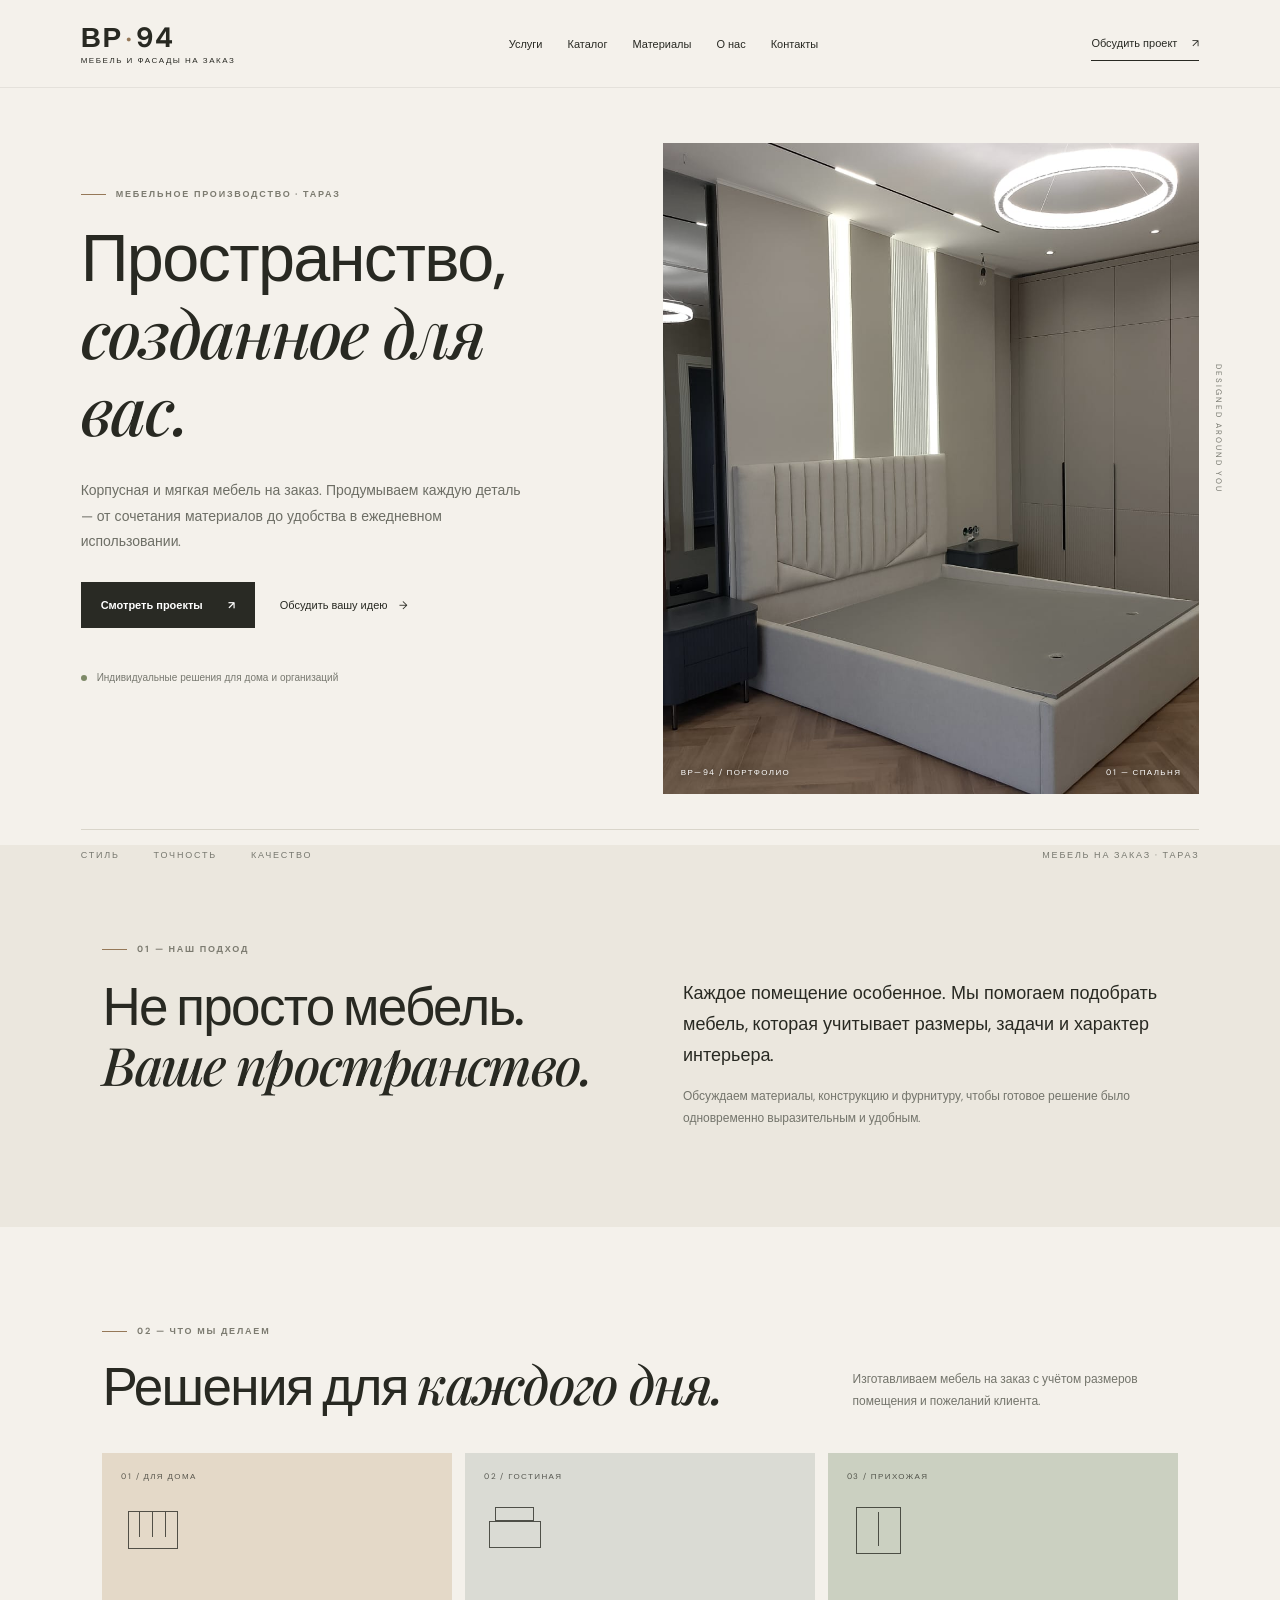
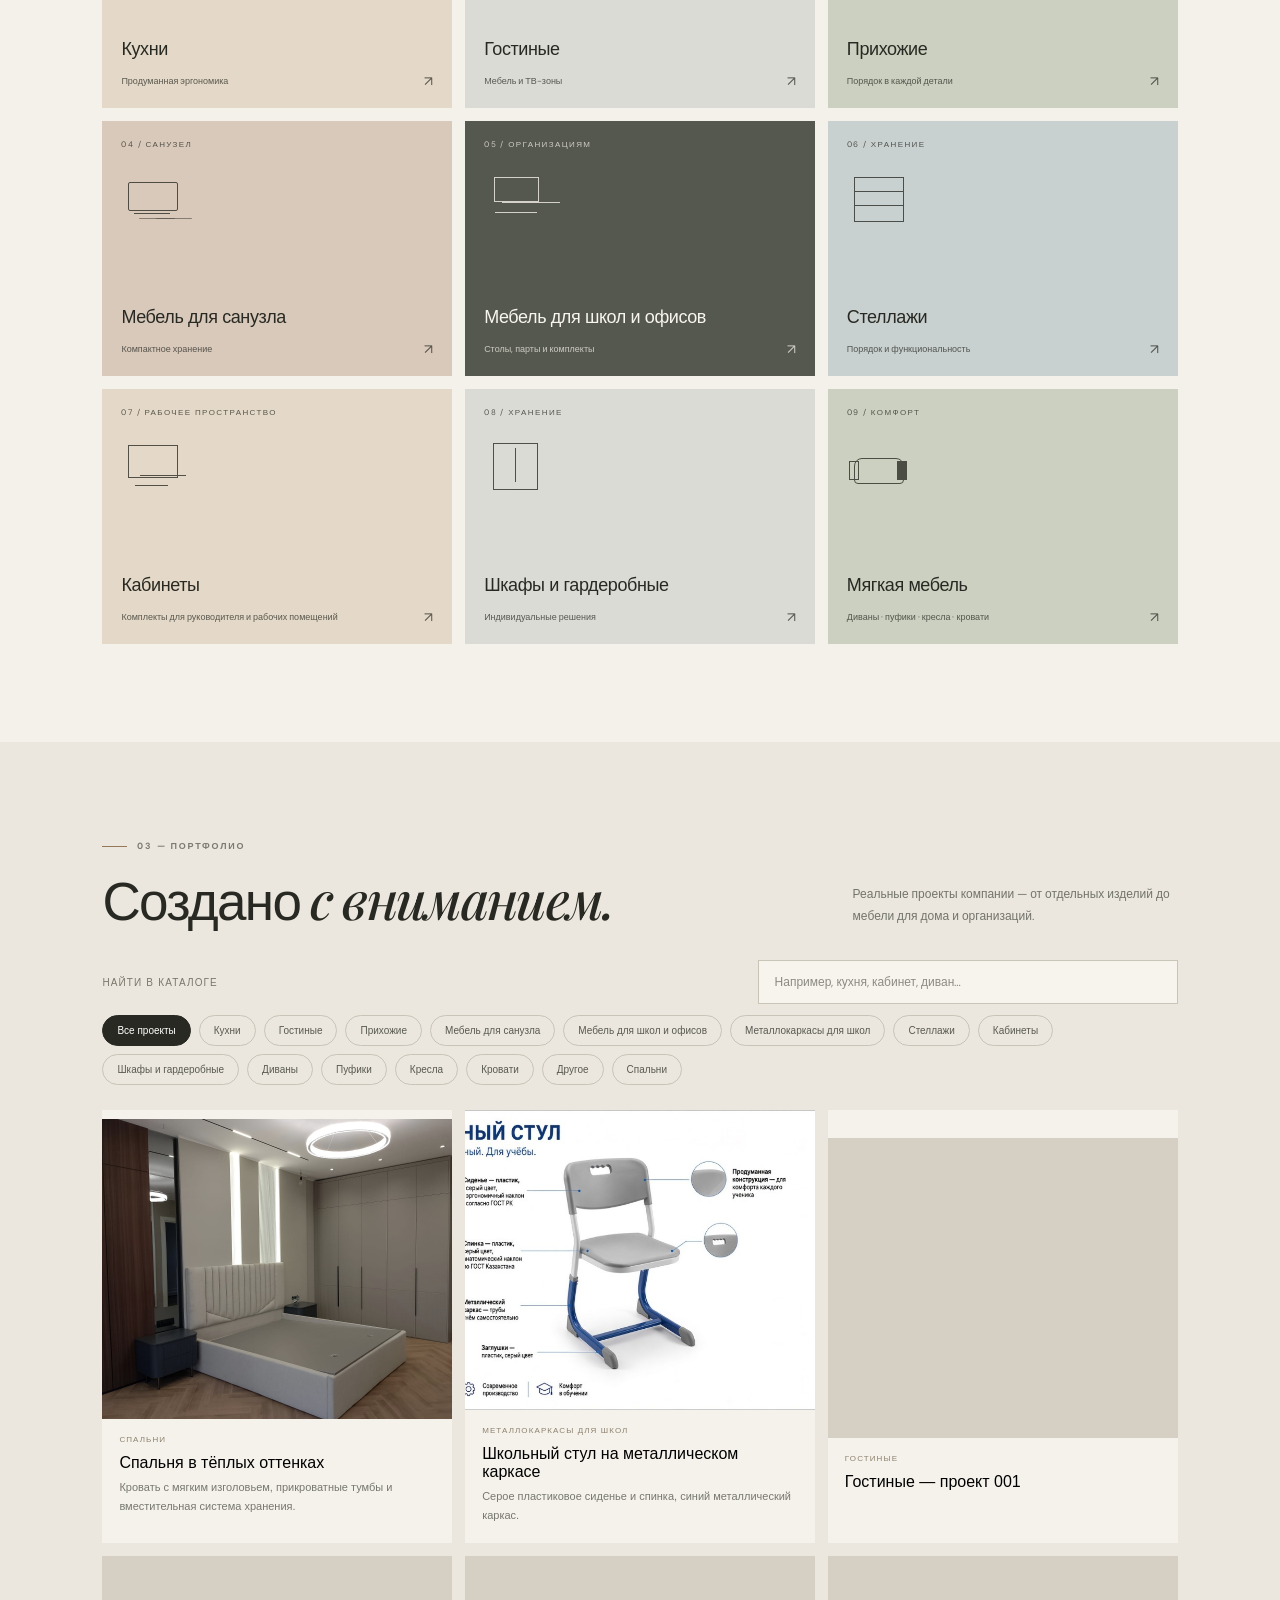
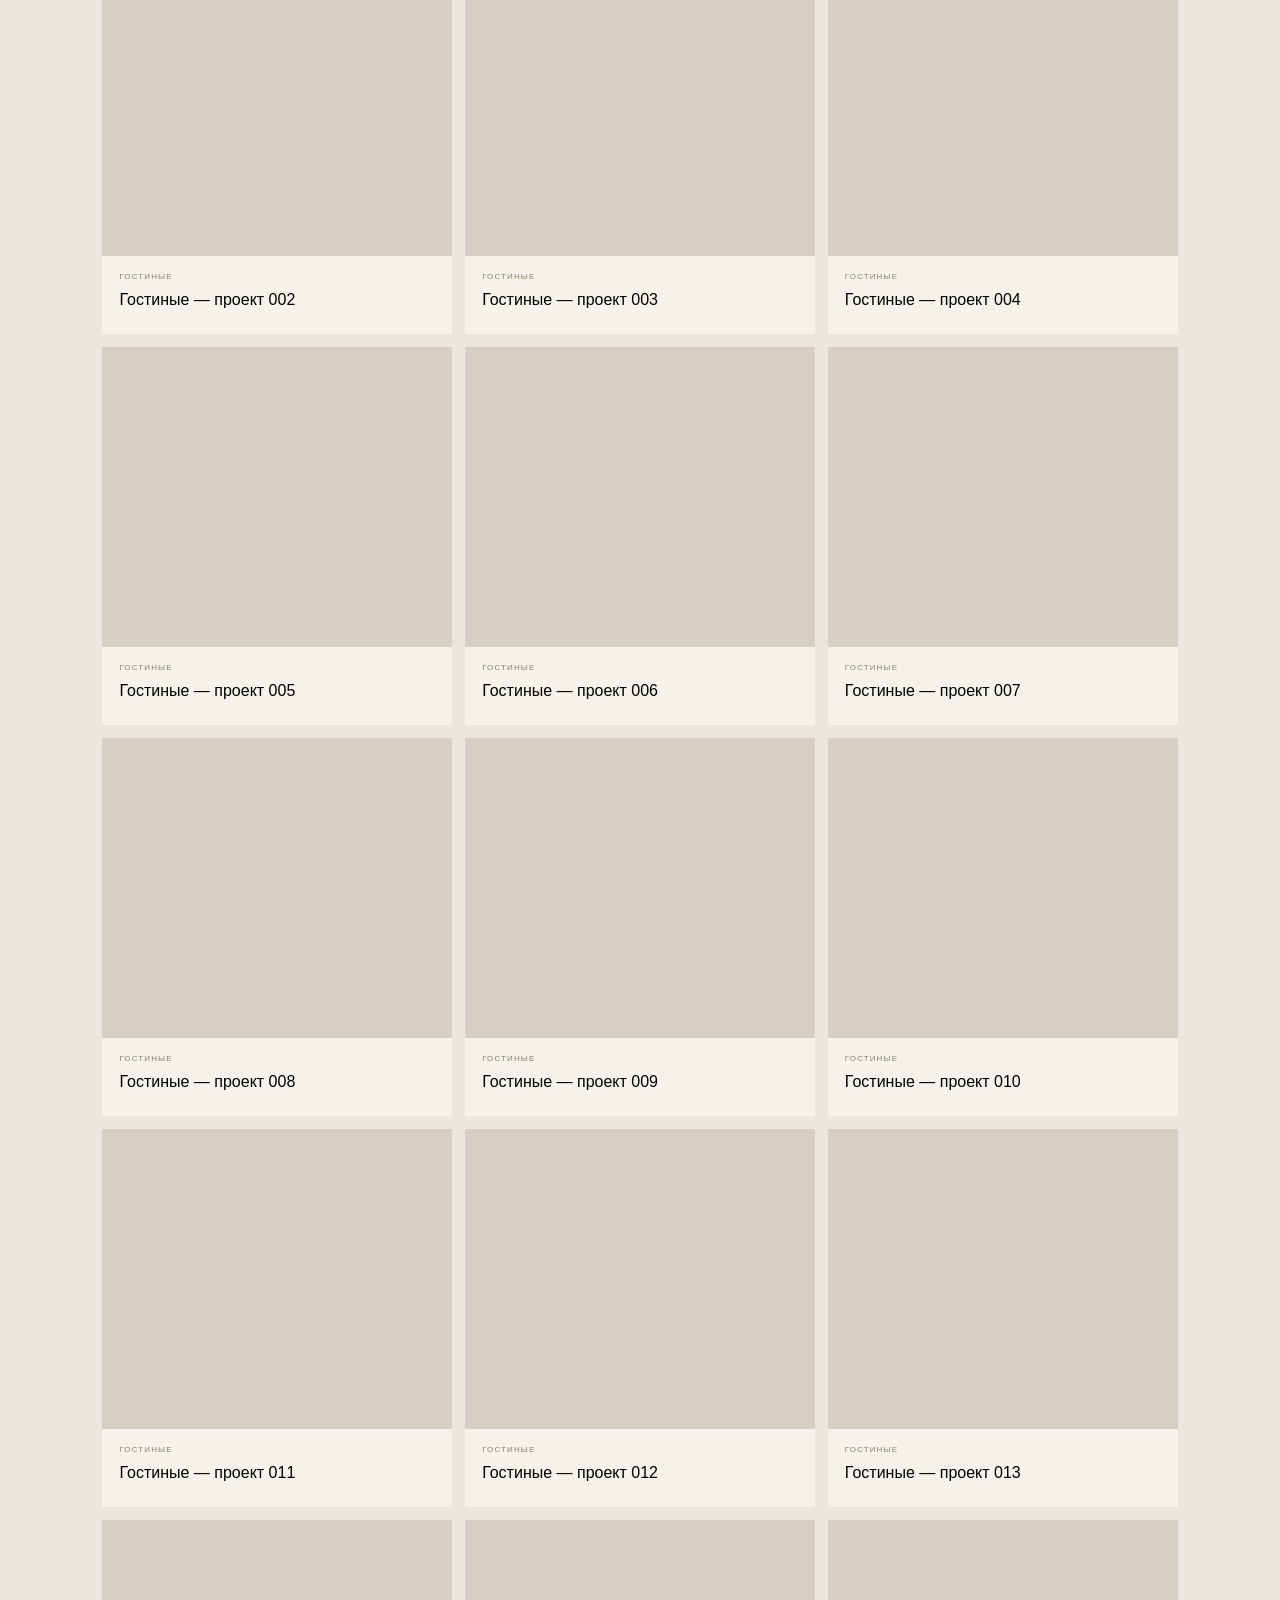
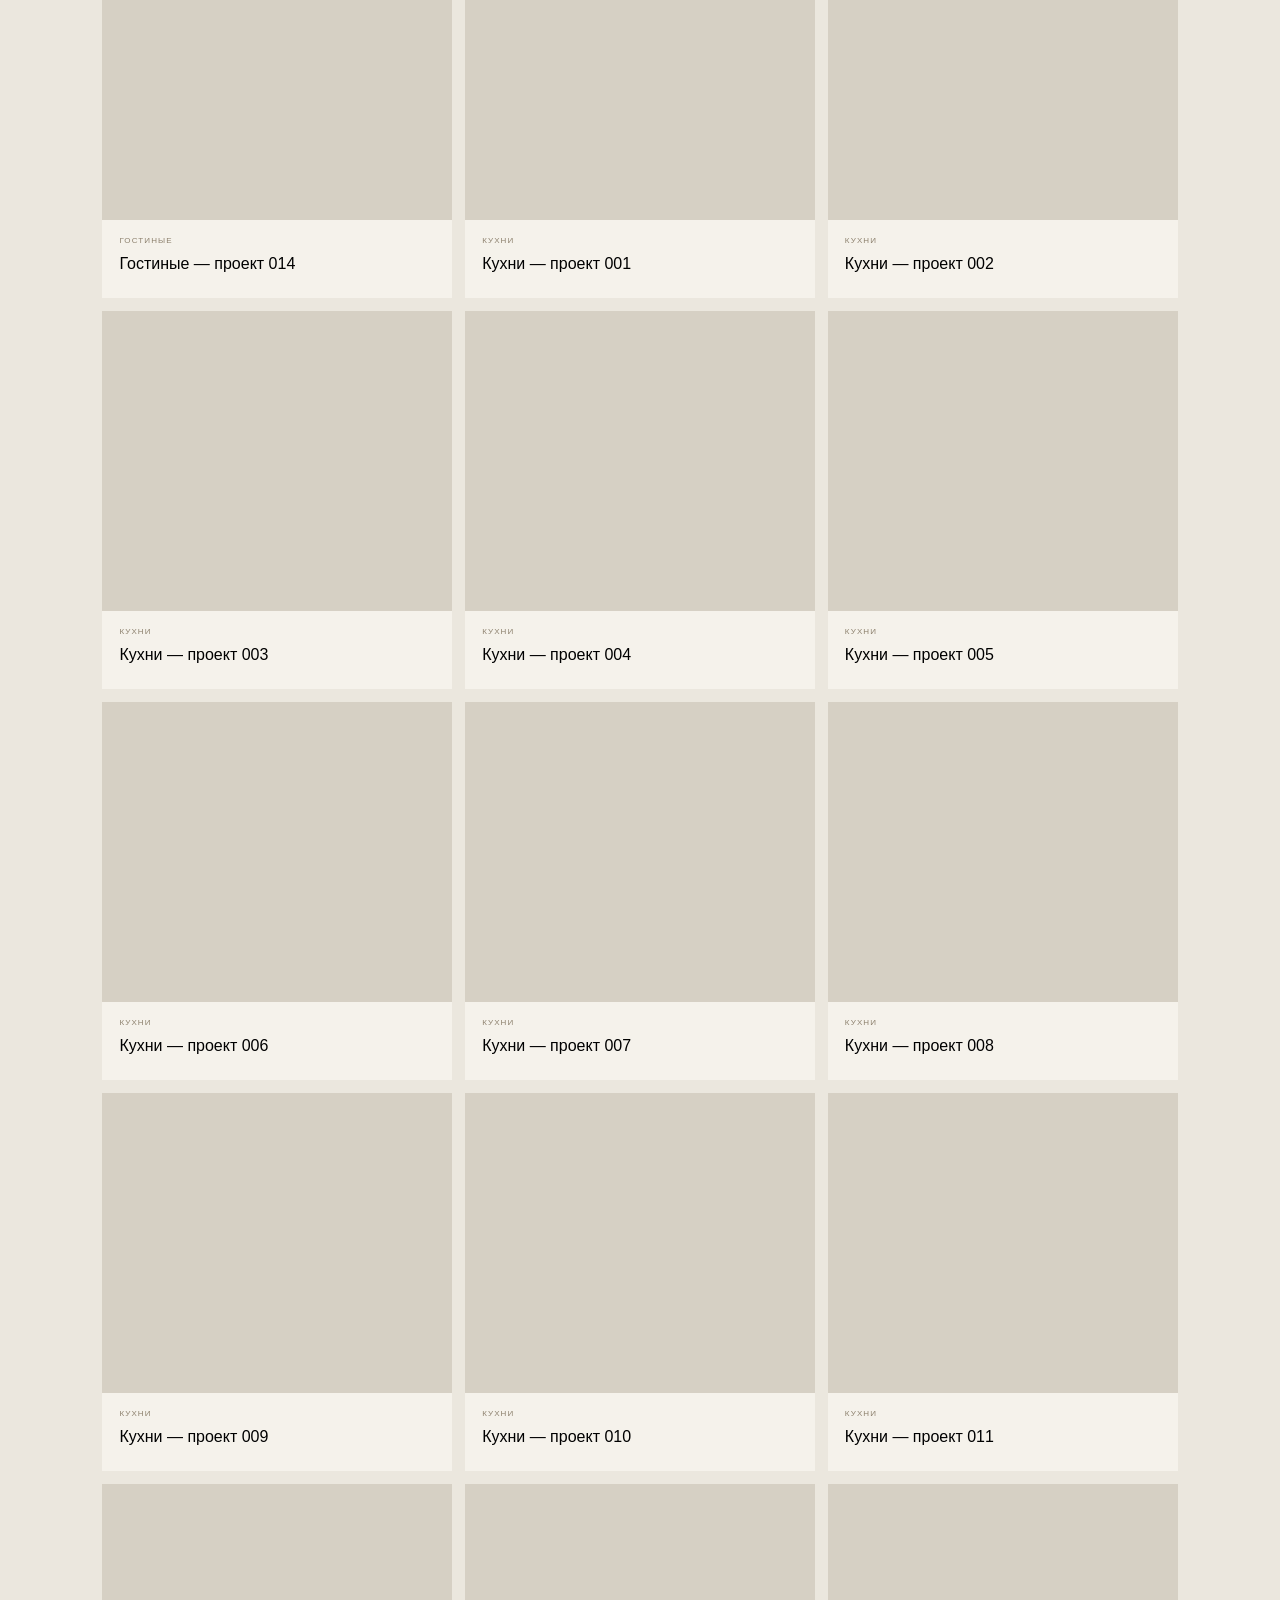
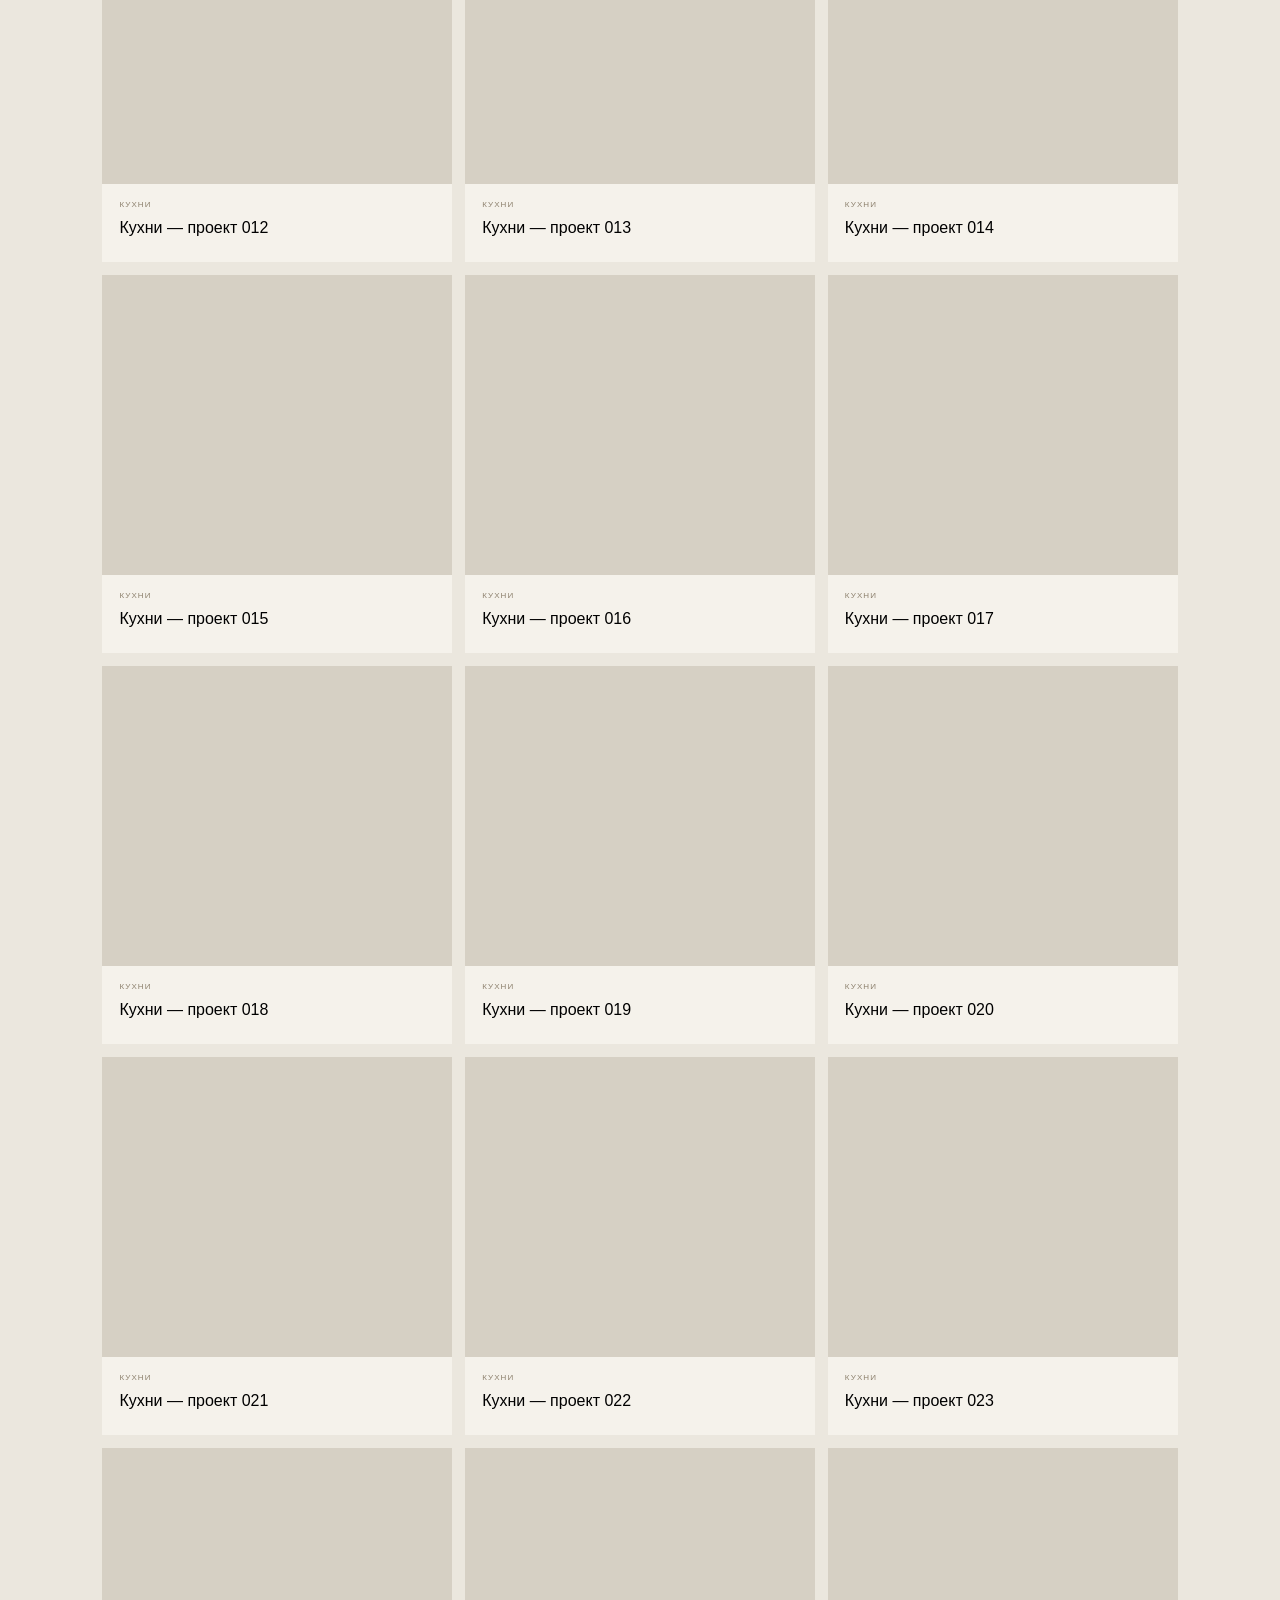
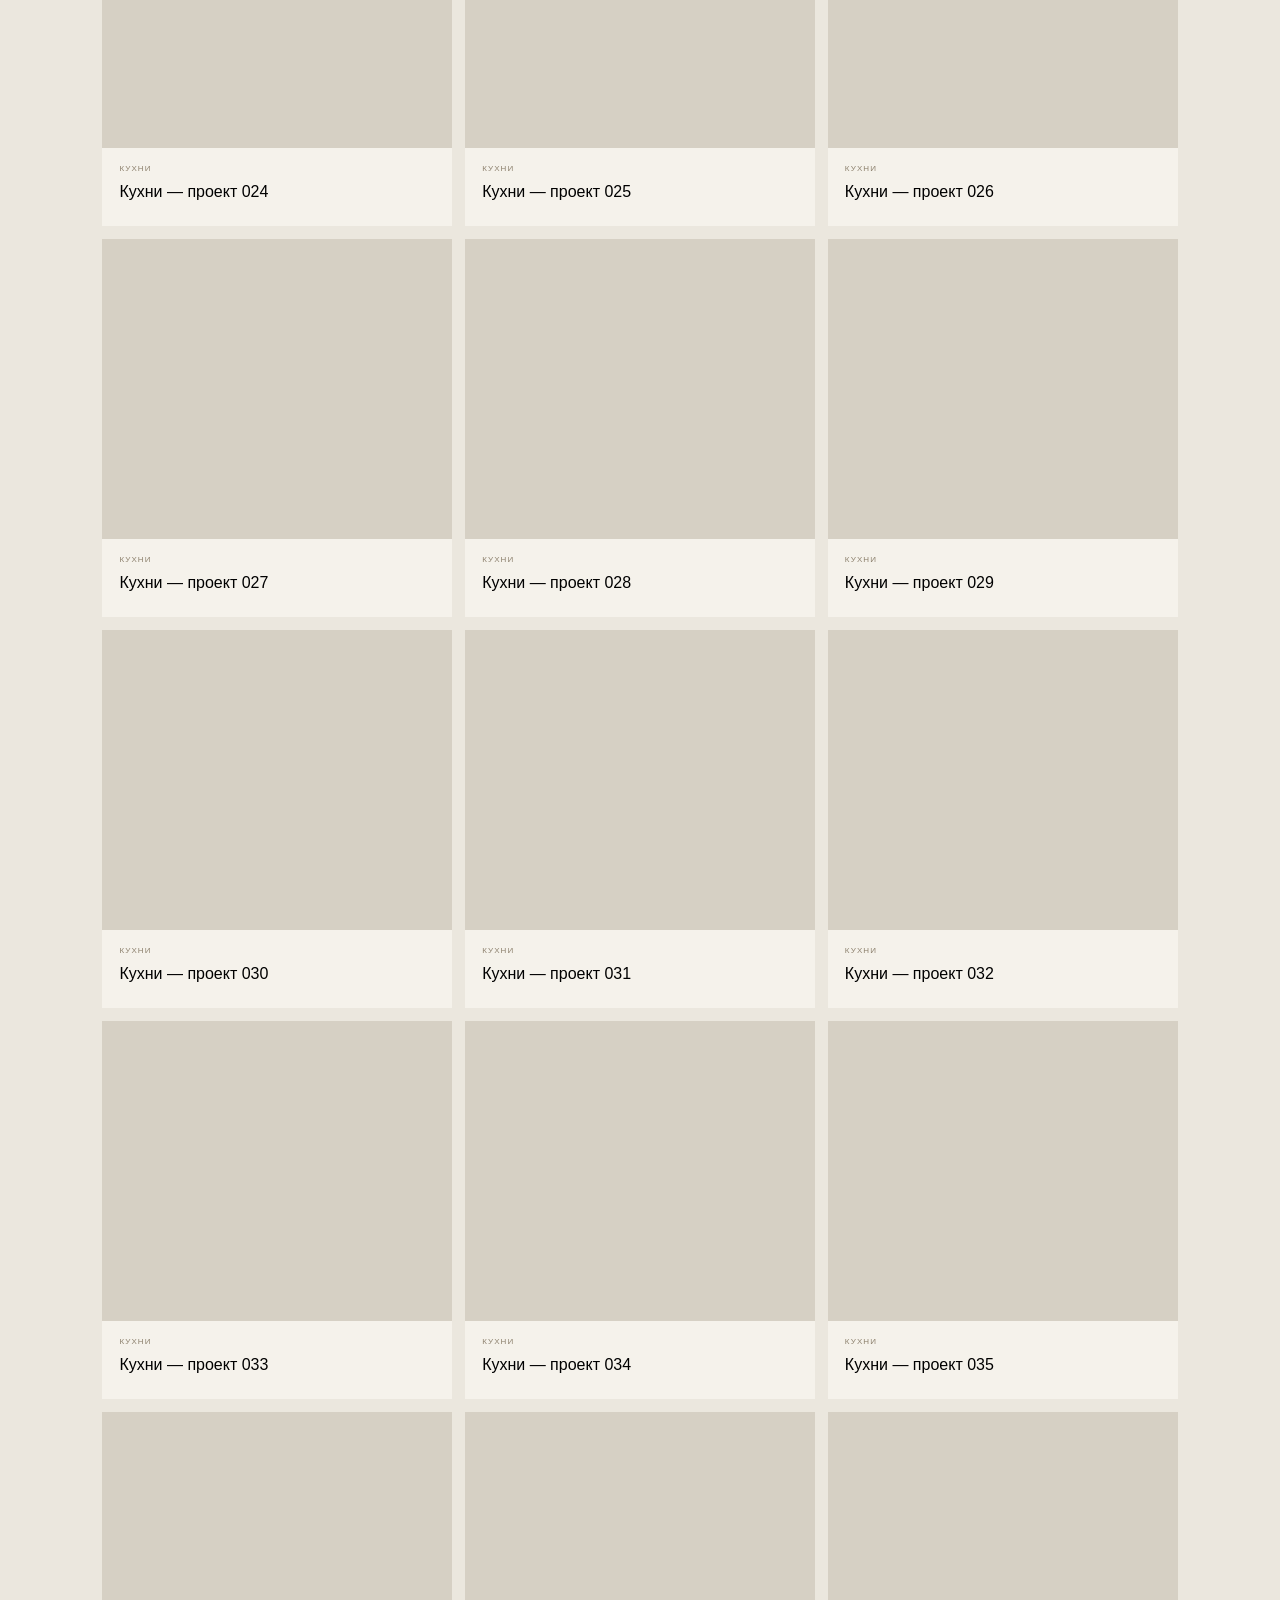
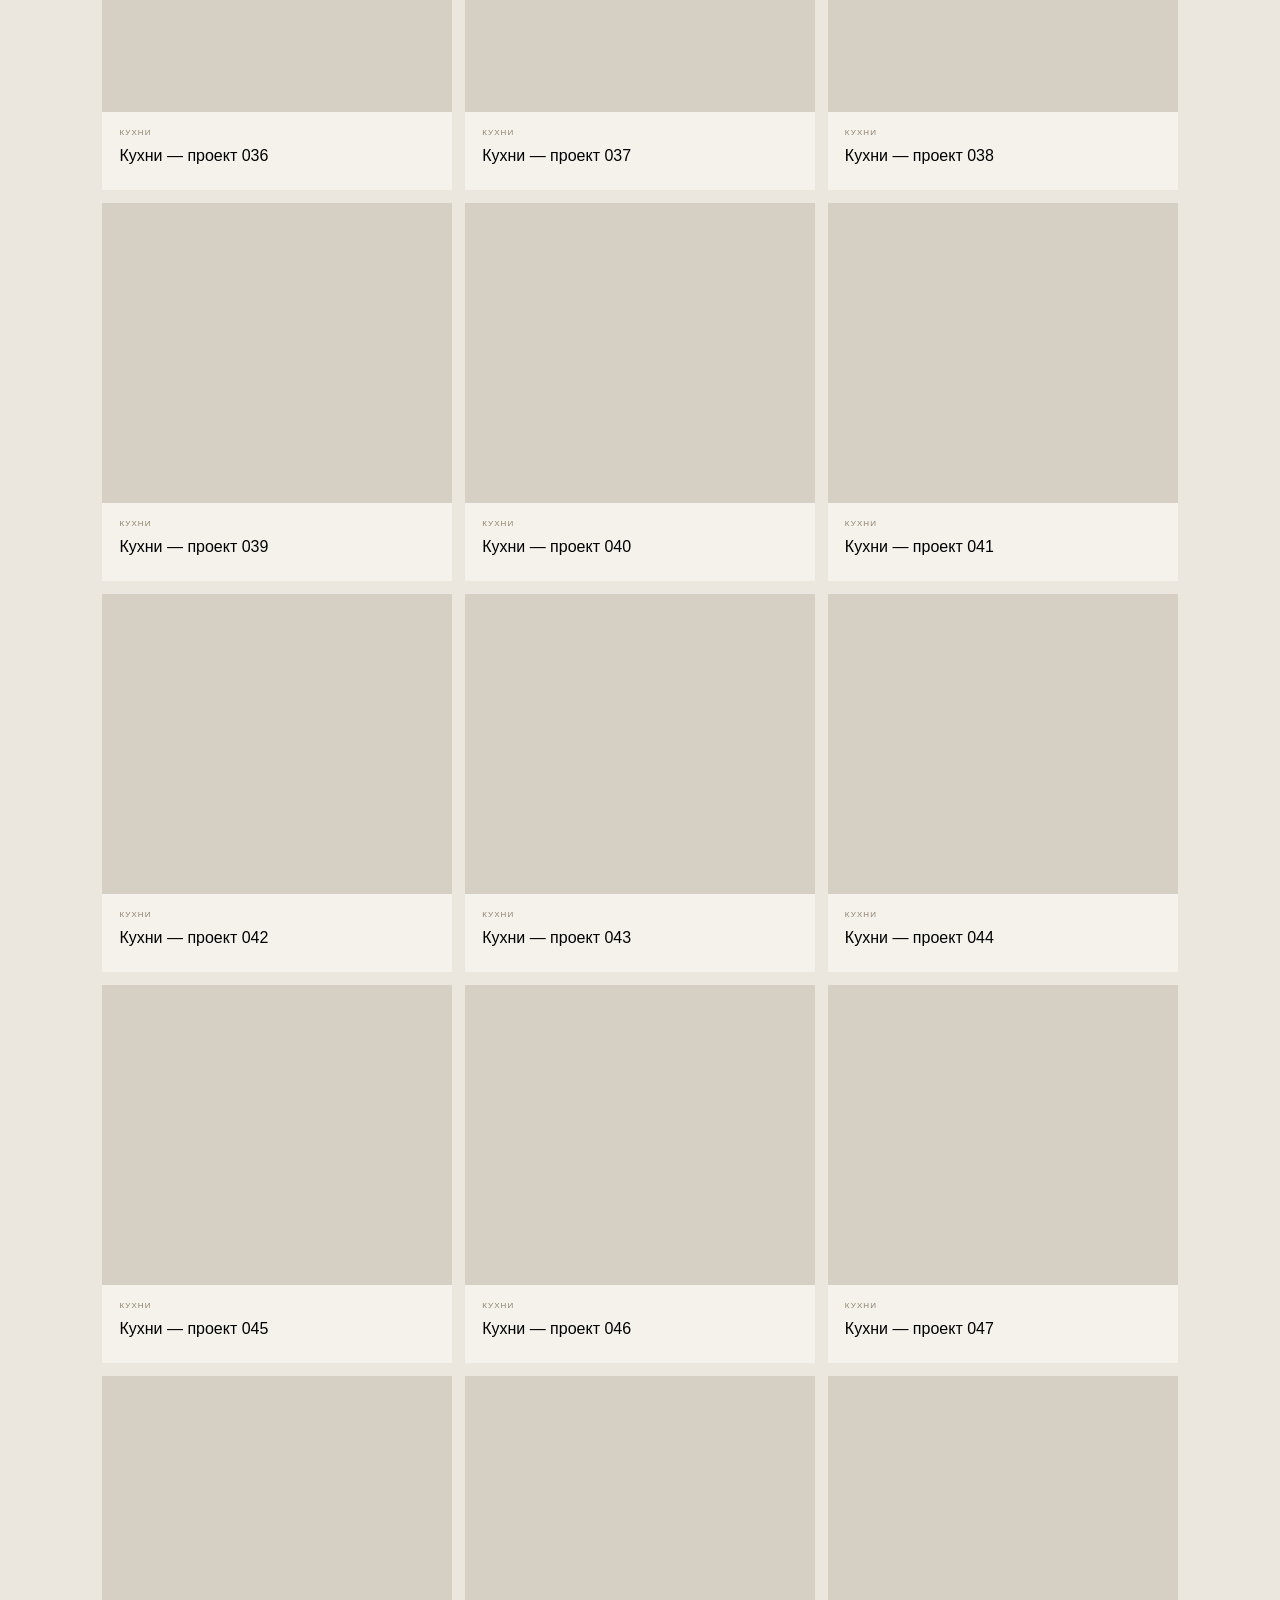
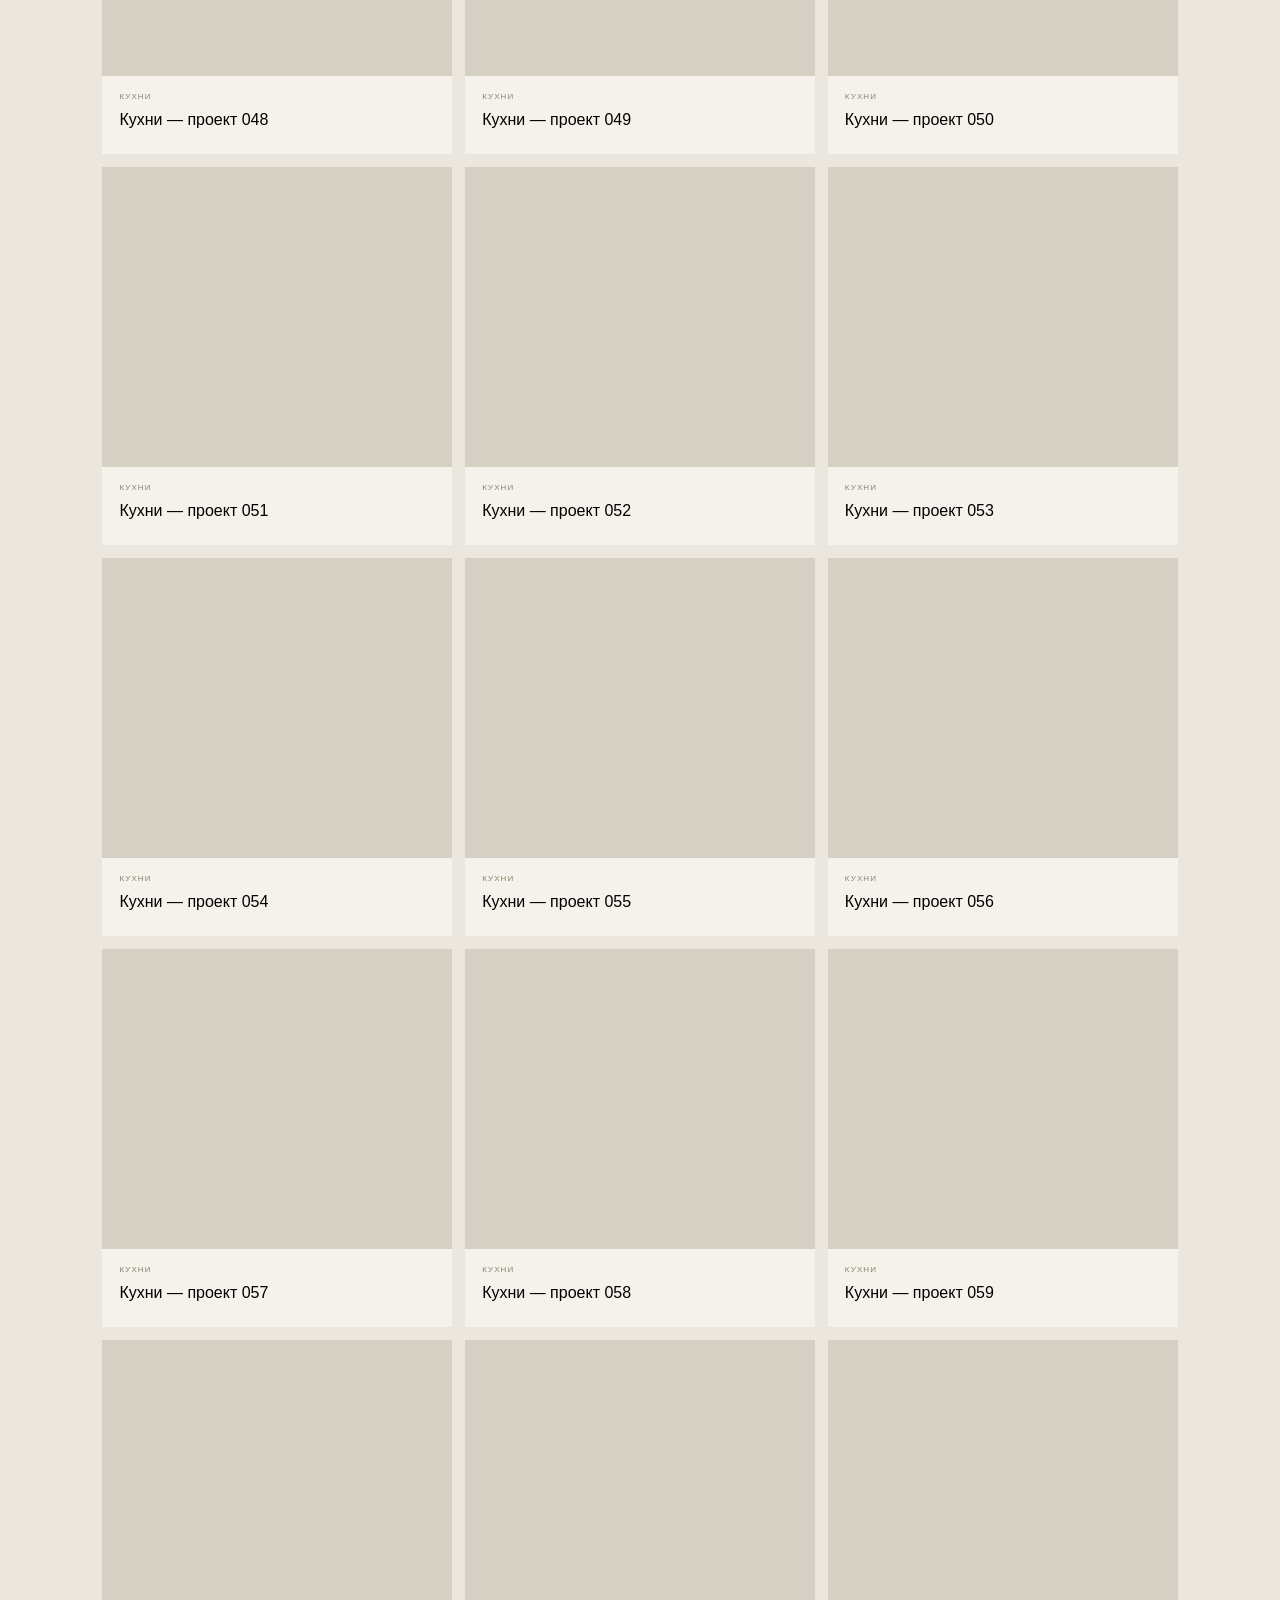
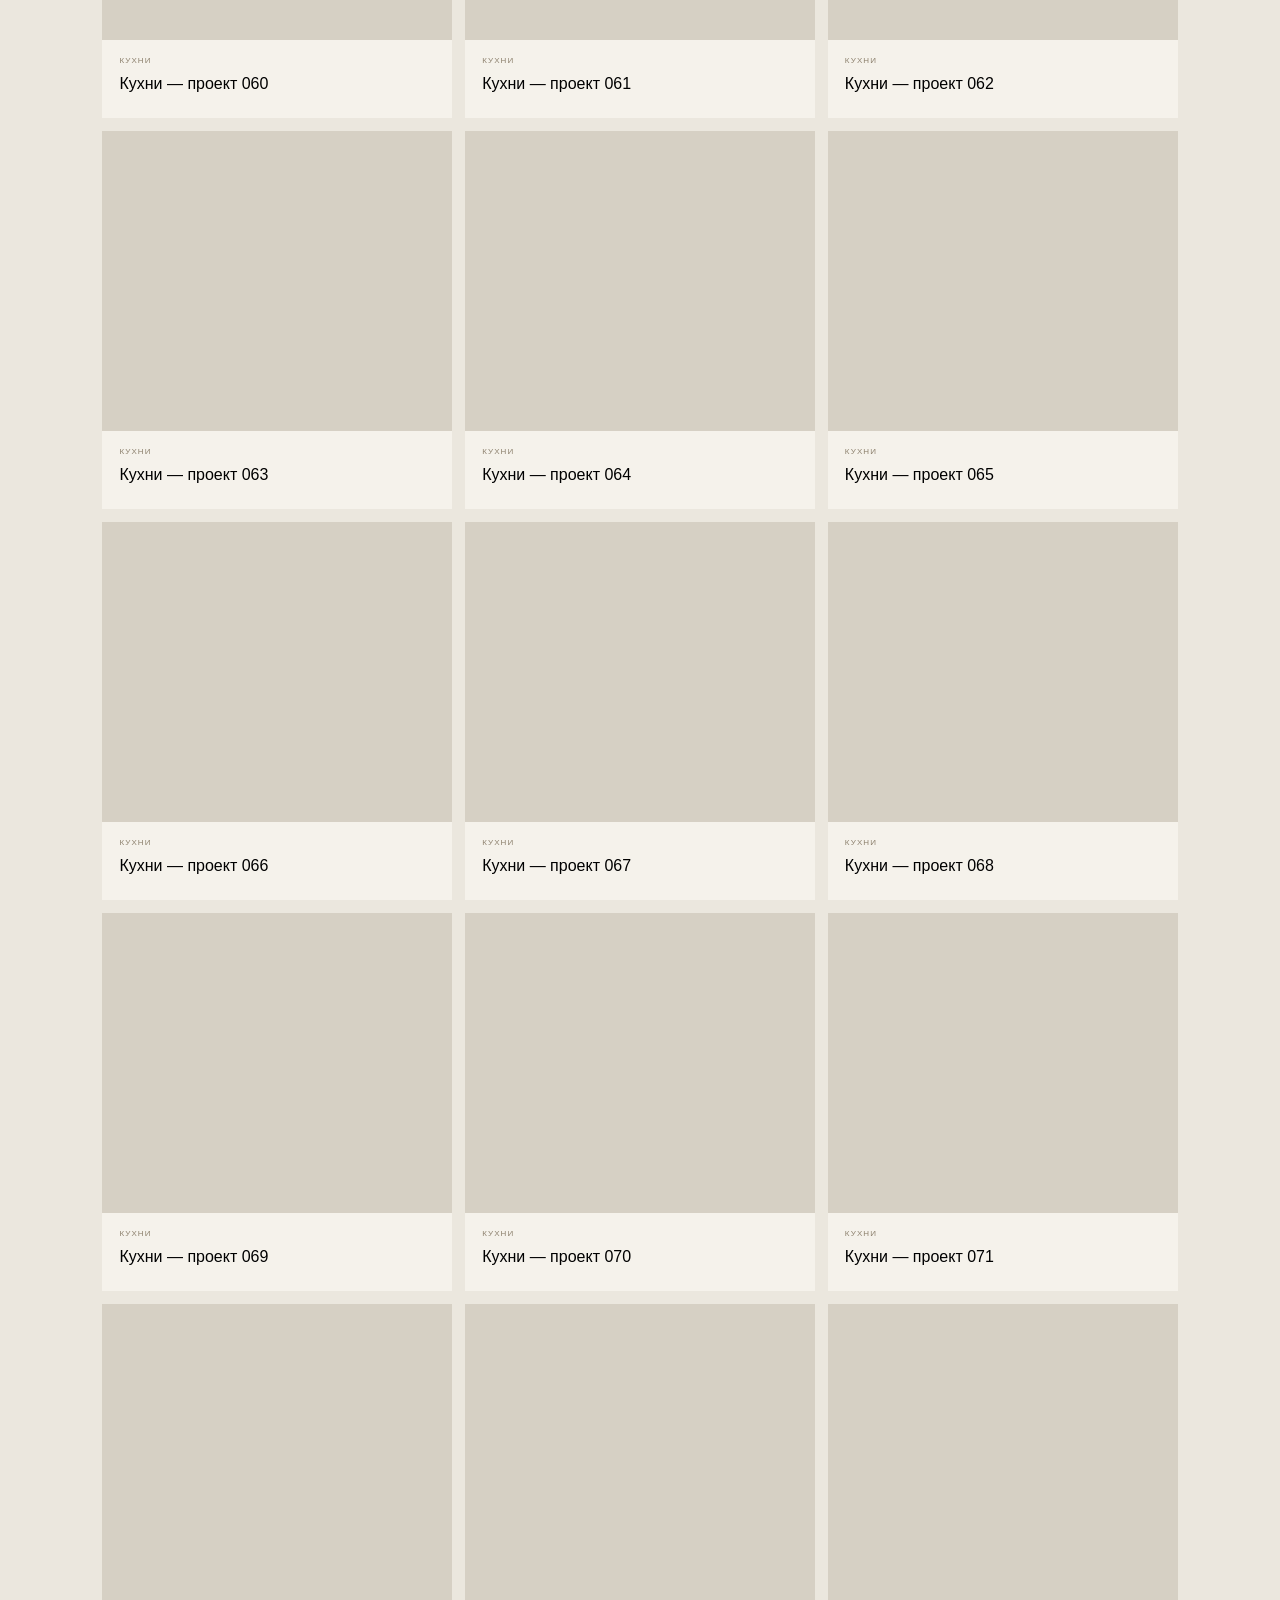
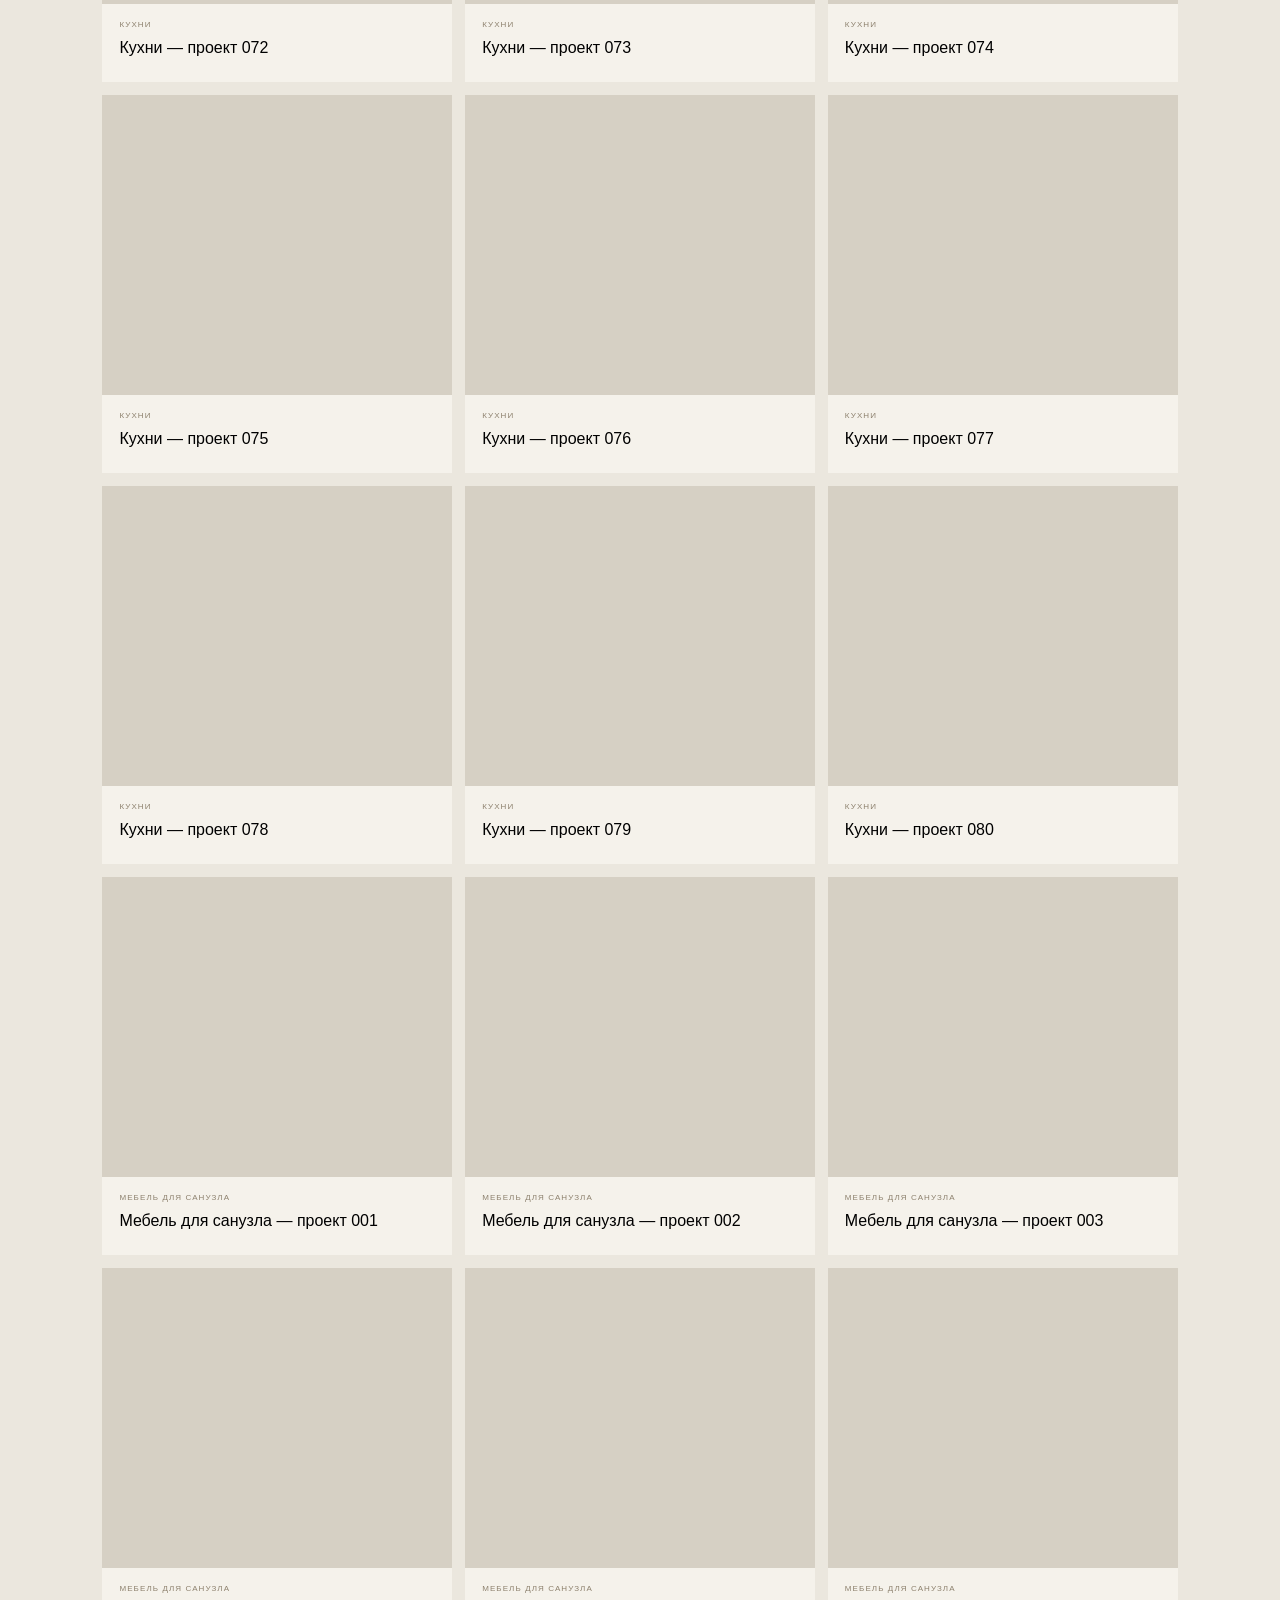
==== commit 90296b17: "Add files via upload" ====
--- a/index.html
+++ b/index.html
@@ -1,34 +1,92 @@
 <!doctype html>
 <html lang="ru">
 <head>
-  <meta charset="utf-8">
-  <meta name="viewport" content="width=device-width, initial-scale=1">
-  <meta name="theme-color" content="#f5f1ea">
-  <meta name="description" content="Мебель на заказ в Таразе от ТОО «ВР-94». Индивидуальный проект и 3D-визуализация.">
-  <title>ВР-94 — мебель на заказ в Таразе</title>
-  <link rel="stylesheet" href="styles.css">
+<meta charset="utf-8"><meta name="viewport" content="width=device-width, initial-scale=1">
+<meta name="theme-color" content="#f4f1eb">
+<meta name="description" content="ТОО ВР-94 — корпусная и мягкая мебель на заказ в Таразе. Фасады с акриловым покрытием и ПВХ-плёнкой, фурнитура Häfele, Blum, EN7 и Boyard.">
+<title>ВР-94 — мебель и фасады на заказ в Таразе</title>
+<link rel="preconnect" href="https://fonts.googleapis.com"><link rel="preconnect" href="https://fonts.gstatic.com" crossorigin>
+<link href="https://fonts.googleapis.com/css2?family=DM+Sans:wght@400;500;600;700&family=Playfair+Display:ital,wght@0,500;0,600;1,500;1,600&display=swap" rel="stylesheet">
+<link rel="stylesheet" href="styles.css"><script src="script.js" defer></script>
 </head>
 <body>
-  <header class="topbar">
-    <a class="brand" href="#home" aria-label="ВР-94 — на главную"><span class="brand-mark">ВР</span><span><b>ВР-94</b><small>МЕБЕЛЬ НА ЗАКАЗ</small></span></a>
-    <button class="menu-toggle" aria-expanded="false" aria-label="Открыть меню">☰</button>
-    <nav class="nav"><a href="#catalog">Каталог</a><a href="#about">О нас</a><a href="#materials">Материалы</a><a href="#contacts">Контакты</a></nav>
-    <a class="header-call" href="tel:+77471925102">Позвонить <span>↗</span></a>
-  </header>
-  <main id="home">
-    <section class="hero">
-      <div class="hero-art"><img src="media/hero-kitchen.jpg" alt="Кухня, изготовленная на заказ в мастерской ВР-94"></div>
-      <div class="hero-copy"><p class="eyebrow">ТАРАЗ · МЕБЕЛЬНОЕ ПРОИЗВОДСТВО</p><h1>Мебель,<br>которая создана<br><em>для вашего дома</em></h1><p class="lead">Изготовим по вашим размерам, подберём материалы и покажем будущий интерьер в 3D.</p><div class="hero-actions"><a class="button button-dark" href="#contacts">Рассчитать стоимость <span>↗</span></a><a class="text-link" href="#catalog">Смотреть каталог ↓</a></div><div class="hero-note"><span>01 / 03</span><span>СТИЛЬ · КАЧЕСТВО · НАДЁЖНОСТЬ</span></div></div>
-      <div class="hero-stamp">ДИЗАЙН<br><b>В ПОДАРОК</b></div>
-    </section>
-    <section class="benefits"><div><b>01</b><span>Индивидуальный<br>проект</span></div><div><b>02</b><span>3D-визуализация<br>до изготовления</span></div><div><b>03</b><span>Подбор материалов<br>и фурнитуры</span></div><div><b>04</b><span>Изготовление<br>по вашим размерам</span></div></section>
-    <section class="section catalog" id="catalog"><div class="section-heading"><div><p class="eyebrow">ПОДБЕРИТЕ СВОЁ</p><h2>Каталог мебели</h2></div><p>Выберите направление — посмотрим идеи<br>и обсудим ваш проект.</p></div><div class="filters" id="filters"></div><div class="cards" id="cards"></div><a class="button button-outline" href="#contacts">Обсудить мой проект <span>↗</span></a></section>
-    <section class="about" id="about"><div class="about-shape"><span>ВР<br>94</span></div><div><p class="eyebrow">О МАСТЕРСКОЙ</p><h2>Ваша идея.<br>Наше мастерство.</h2><p>Создаём мебель для дома и бизнеса в Таразе. Продумываем удобство, помогаем с выбором материалов и сопровождаем проект от замера до готового изделия.</p><a class="text-link" href="#contacts">Расскажите, что задумали ↗</a></div></section>
-    <section class="section materials" id="materials"><div class="section-heading"><div><p class="eyebrow">ДЕТАЛИ ИМЕЮТ ЗНАЧЕНИЕ</p><h2>Материалы и фурнитура</h2></div><p>Подберём сочетание фактур<br>и оттенков под ваш интерьер.</p></div><div class="material-list"><div><span>01</span><b>ЛДСП и МДФ</b><small>Практичные основы в разных декорах</small></div><div><span>02</span><b>Крашеные фасады</b><small>Акриловое покрытие и ПВХ-плёнка</small></div><div><span>03</span><b>Столешницы</b><small>Фактуры под камень и дерево</small></div><div><span>04</span><b>Фурнитура</b><small>Häfele · Blum · EN7 · Boyard</small></div></div></section>
-    <section class="contact-band"><p class="eyebrow">ЕСТЬ ИДЕЯ?</p><h2>Давайте создадим<br>что-то особенное.</h2><a class="button button-light" href="https://wa.me/77471925102" target="_blank" rel="noreferrer">Написать в WhatsApp ↗</a></section>
-    <section class="contacts section" id="contacts"><div><p class="eyebrow">МЫ НА СВЯЗИ</p><h2>Контакты</h2><p>Тараз, проспект Жамбыла, 121А</p><a class="text-link" href="https://2gis.kz/taraz/geo/70000001062930608" target="_blank" rel="noreferrer">Открыть маршрут в 2ГИС ↗</a><p><a href="https://www.instagram.com/vr94_mebel_taraz/" target="_blank" rel="noreferrer">Instagram @vr94_mebel_taraz ↗</a></p></div><div class="contact-people"><a href="tel:+77471925102"><small>КОРПУСНАЯ МЕБЕЛЬ</small><b>Наталья</b><span>+7 747 192-51-02 ↗</span></a><a href="tel:+77079454138"><small>МЯГКАЯ МЕБЕЛЬ</small><b>Роза</b><span>+7 707 945-41-38 ↗</span></a></div></section>
-  </main>
-  <footer><a class="brand" href="#home"><span class="brand-mark">ВР</span><span><b>ВР-94</b><small>МЕБЕЛЬ НА ЗАКАЗ</small></span></a><span>Тараз · Стиль · Качество · Надёжность</span><a class="staff" href="employee.html">Вход для сотрудников</a></footer>
-  <script src="script.js"></script>
-</body>
-</html>
+<header class="site-header">
+ <a class="brand" href="#home" aria-label="ВР-94 — на главную"><span class="brand-symbol">ВР<span>·</span>94</span><span class="brand-caption">МЕБЕЛЬ И ФАСАДЫ НА ЗАКАЗ</span></a>
+ <button class="menu-toggle" type="button" aria-label="Открыть меню" aria-expanded="false">☰</button>
+ <nav class="main-nav" aria-label="Основная навигация"><a href="#services">Услуги</a><a href="#portfolio">Каталог</a><a href="#materials">Материалы</a><a href="#about">О нас</a><a href="#contacts">Контакты</a></nav>
+ <a class="header-link" href="#contacts">Обсудить проект <span>↗</span></a>
+</header>
+<main>
+<section class="hero" id="home">
+ <div class="hero-copy"><p class="eyebrow"><i></i> МЕБЕЛЬНОЕ ПРОИЗВОДСТВО · ТАРАЗ</p><h1>Пространство,<br><em>созданное для вас.</em></h1>
+ <p class="hero-intro">Корпусная и мягкая мебель на заказ. Продумываем каждую деталь — от сочетания материалов до удобства в ежедневном использовании.</p>
+ <div class="hero-actions"><a class="btn btn-dark" href="#portfolio">Смотреть проекты <span>↗</span></a><a class="text-action" href="#contacts">Обсудить вашу идею <span>→</span></a></div>
+ <div class="hero-footnote"><i></i> Индивидуальные решения для дома и организаций</div></div>
+ <div class="hero-image-wrap"><img class="hero-image" src="media/portfolio/bedroom-installation-01.jpg" alt="Спальня с мебелью в тёплых оттенках"><div class="image-frame-label"><span>ВР—94 / ПОРТФОЛИО</span><span>01 — СПАЛЬНЯ</span></div><div class="image-side-note">DESIGNED AROUND YOU</div></div>
+ <div class="hero-ribbon"><span>СТИЛЬ</span><span>ТОЧНОСТЬ</span><span>КАЧЕСТВО</span><span class="ribbon-right">МЕБЕЛЬ НА ЗАКАЗ · ТАРАЗ</span></div>
+</section>
+<section class="intro section-pad"><p class="eyebrow"><i></i> 01 — НАШ ПОДХОД</p><div class="intro-layout"><h2>Не просто мебель.<br><em>Ваше пространство.</em></h2><div><p class="large-copy">Каждое помещение особенное. Мы помогаем подобрать мебель, которая учитывает размеры, задачи и характер интерьера.</p><p class="muted">Обсуждаем материалы, конструкцию и фурнитуру, чтобы готовое решение было одновременно выразительным и удобным.</p></div></div></section>
+<section class="services section-pad" id="services"><div class="section-heading"><div><p class="eyebrow"><i></i> 02 — ЧТО МЫ ДЕЛАЕМ</p><h2>Решения для <em>каждого дня.</em></h2></div><p class="muted section-note">Изготавливаем мебель на заказ с учётом размеров помещения и пожеланий клиента.</p></div>
+<div class="service-grid">
+<a class="service-card tone-sand" href="#portfolio" data-categories="Кухни"><span class="service-index">01 / ДЛЯ ДОМА</span><span class="service-icon icon-kitchen"></span><span class="service-title">Кухни</span><span class="service-bottom">Продуманная эргономика <b>↗</b></span></a>
+<a class="service-card tone-gray" href="#portfolio" data-categories="Гостиные"><span class="service-index">02 / ГОСТИНАЯ</span><span class="service-icon icon-living"></span><span class="service-title">Гостиные</span><span class="service-bottom">Мебель и ТВ-зоны <b>↗</b></span></a>
+<a class="service-card tone-olive" href="#portfolio" data-categories="Прихожие"><span class="service-index">03 / ПРИХОЖАЯ</span><span class="service-icon icon-wardrobe"></span><span class="service-title">Прихожие</span><span class="service-bottom">Порядок в каждой детали <b>↗</b></span></a>
+<a class="service-card tone-clay" href="#portfolio" data-categories="Мебель для санузла"><span class="service-index">04 / САНУЗЕЛ</span><span class="service-icon icon-bath"></span><span class="service-title">Мебель для санузла</span><span class="service-bottom">Компактное хранение <b>↗</b></span></a>
+<a class="service-card tone-dark" href="#portfolio" data-categories="Мебель для школ и офисов|Металлокаркасы для школ"><span class="service-index">05 / ОРГАНИЗАЦИЯМ</span><span class="service-icon icon-school"></span><span class="service-title">Мебель для школ и офисов</span><span class="service-bottom">Столы, парты и комплекты <b>↗</b></span></a>
+<a class="service-card tone-blue" href="#portfolio" data-categories="Стеллажи"><span class="service-index">06 / ХРАНЕНИЕ</span><span class="service-icon icon-shelf"></span><span class="service-title">Стеллажи</span><span class="service-bottom">Порядок и функциональность <b>↗</b></span></a>
+<a class="service-card tone-sand" href="#portfolio" data-categories="Кабинеты"><span class="service-index">07 / РАБОЧЕЕ ПРОСТРАНСТВО</span><span class="service-icon icon-office"></span><span class="service-title">Кабинеты</span><span class="service-bottom">Комплекты для руководителя и рабочих помещений <b>↗</b></span></a>
+<a class="service-card tone-gray" href="#portfolio" data-categories="Шкафы и гардеробные"><span class="service-index">08 / ХРАНЕНИЕ</span><span class="service-icon icon-wardrobe"></span><span class="service-title">Шкафы и гардеробные</span><span class="service-bottom">Индивидуальные решения <b>↗</b></span></a>
+<a class="service-card tone-olive" href="#portfolio" data-categories="Диваны|Пуфики|Кресла|Кровати"><span class="service-index">09 / КОМФОРТ</span><span class="service-icon icon-sofa"></span><span class="service-title">Мягкая мебель</span><span class="service-bottom">Диваны · пуфики · кресла · кровати <b>↗</b></span></a>
+</div></section>
+<section class="portfolio section-pad" id="portfolio"><div class="section-heading"><div><p class="eyebrow"><i></i> 03 — ПОРТФОЛИО</p><h2>Создано <em>с вниманием.</em></h2></div><p class="muted section-note">Реальные проекты компании — от отдельных изделий до мебели для дома и организаций.</p></div>
+<div class="catalog-tools"><label class="catalog-search-label" for="portfolio-search">Найти в каталоге</label><input id="portfolio-search" class="catalog-search" type="search" placeholder="Например, кухня, кабинет, диван…" autocomplete="off" aria-label="Поиск по названию, рубрике и описанию проекта"></div>
+<div class="filter-row" id="portfolio-filters" aria-label="Фильтры каталога"><button class="filter-chip active" type="button" data-filter="all">Все проекты</button></div><div class="portfolio-grid" id="portfolio-grid" aria-live="polite"><div class="portfolio-loading">Загружаем проекты…</div></div>
+<p class="portfolio-caption">Каждый проект начинается с задачи. Мы помогаем найти решение, подходящее именно вашему пространству.</p></section>
+<section class="materials section-pad" id="materials"><div class="materials-copy"><p class="eyebrow"><i></i> 04 — МАТЕРИАЛЫ И ФУРНИТУРА</p><h2>Важна каждая <em>деталь.</em></h2><p class="muted materials-description">Внешний вид и удобство мебели зависят от того, как сочетаются материалы, фактуры и комплектующие.</p>
+<div class="material-list"><div><span>01</span><p>ЛДСП и МДФ</p><b>↗</b></div><div><span>02</span><p>Крашеные фасады с акриловым покрытием</p><b>↗</b></div><div><span>03</span><p>Фасады с ПВХ-плёнкой</p><b>↗</b></div><div><span>04</span><p>Столешницы и декоры</p><b>↗</b></div><div><span>05</span><p>Мебельная фурнитура Häfele, Blum, EN7 и Boyard</p><b>↗</b></div></div></div>
+<div class="material-art" aria-label="Декоративная композиция из мебельных фактур"><div class="swatch swatch-wood"></div><div class="swatch swatch-stone"></div><div class="swatch swatch-matte"></div><div class="swatch-note">МАТЕРИАЛЫ · ФАКТУРЫ · СОЧЕТАНИЯ</div></div>
+<div class="countertops-gallery">
+  <div class="countertops-gallery-heading">
+    <p class="eyebrow"><i></i> КОЛЛЕКЦИЯ ДЕКОРОВ</p>
+    <h3>Столешницы</h3>
+    <p class="muted">Выберите фактуру, чтобы рассмотреть её крупнее.</p>
+  </div>
+  <div class="countertops-grid" id="countertops-grid" aria-live="polite"><p class="muted">Загружаем декоры…</p></div>
+</div></section>
+<section class="about section-pad" id="about"><div class="about-top"><p class="eyebrow"><i></i> 05 — ОТ ИДЕИ ДО РЕЗУЛЬТАТА</p><h2>Продуманный путь<br><em>к вашей мебели.</em></h2></div><div class="process-grid">
+<article><span>01</span><h3>Обсуждаем</h3><p>Вы рассказываете, какая мебель нужна и какие задачи она должна решать.</p></article><article><span>02</span><h3>Подбираем</h3><p>Обсуждаем размеры, материалы, фурнитуру и конструкцию.</p></article><article><span>03</span><h3>Согласовываем</h3><p>Уточняем проект и стоимость до начала изготовления.</p></article><article><span>04</span><h3>Изготавливаем</h3><p>Выполняем заказ по согласованному проекту.</p></article></div></section>
+<section class="contact section-pad" id="contacts">
+  <div class="contact-main">
+    <p class="eyebrow"><i></i> 06 — СВЯЗАТЬСЯ С НАМИ</p>
+    <h2>Расскажите нам<br>о своей <em>идее.</em></h2>
+    <p class="muted contact-intro">Выберите направление — позвоните или напишите напрямую. Обсудим задачу, материалы и возможные решения.</p>
+    <a class="btn btn-light" id="instagram-cta" href="https://www.instagram.com/vr94_mebel_taraz/" target="_blank" rel="noopener noreferrer">Открыть Instagram <span>↗</span></a>
+  </div>
+  <div class="contact-panel">
+    <div class="contact-people">
+      <article class="contact-card">
+        <span class="contact-card-label">КОРПУСНАЯ МЕБЕЛЬ</span>
+        <h3 id="corporate-name">Наталья</h3>
+        <p>Кухни, шкафы, гардеробные и другая корпусная мебель.</p>
+        <a class="contact-button contact-call" id="corporate-call" href="tel:+77471925102">Позвонить Наталье</a>
+        <a class="contact-button contact-whatsapp" id="corporate-whatsapp" href="https://wa.me/77471925102" target="_blank" rel="noopener noreferrer">Написать в WhatsApp ↗</a>
+      </article>
+      <article class="contact-card">
+        <span class="contact-card-label">МЯГКАЯ МЕБЕЛЬ</span>
+        <h3 id="soft-name">Роза</h3>
+        <p>Мягкая мебель для дома и индивидуальных проектов.</p>
+        <a class="contact-button contact-call" id="soft-call" href="tel:+77079454138">Позвонить Розе</a>
+        <a class="contact-button contact-whatsapp" id="soft-whatsapp" href="https://wa.me/77079454138" target="_blank" rel="noopener noreferrer">Написать в WhatsApp ↗</a>
+      </article>
+    </div>
+    <div class="contact-details contact-info">
+      <div><span>АДРЕС</span><p><span id="contact-address">Тараз, проспект Жамбыла, 121А</span></p><p class="map-link-row"><a id="contact-map" href="https://2gis.kz/taraz/geo/70000001062930608" target="_blank" rel="noopener noreferrer">Открыть карточку и маршрут в 2ГИС ↗</a></p></div>
+      <div><span>ГРАФИК РАБОТЫ</span><p><span id="weekday-hours">Пн–Пт: 08:00–17:00</span><br><span id="saturday-hours">Сб: 08:00–13:00</span></p></div>
+      <div><span>INSTAGRAM</span><p><a id="instagram-link" href="https://www.instagram.com/vr94_mebel_taraz/" target="_blank" rel="noopener noreferrer">@vr94_mebel_taraz ↗</a></p></div>
+    </div>
+  </div>
+</section>
+</main>
+<footer class="site-footer"><a class="brand footer-brand" href="#home"><span class="brand-symbol">ВР<span>·</span>94</span><span class="brand-caption">МЕБЕЛЬ И ФАСАДЫ НА ЗАКАЗ</span></a><p>ТОО «ВР-94» · Тараз, Казахстан</p><a class="editor-link" href="employee.html" aria-label="Вход для сотрудников: открыть редактор каталога" title="Переход к редактору для сотрудников">Вход для сотрудников <span>↗</span></a><a href="#home" class="back-top">Наверх ↑</a></footer>
+<dialog class="lightbox" id="lightbox" aria-label="Увеличенная фотография проекта"><button class="lightbox-close" type="button" aria-label="Закрыть">×</button><img src="" alt=""><div class="lightbox-caption"></div></dialog>
+</body></html>
--- a/styles.css
+++ b/styles.css
@@ -1,4 +1,71 @@
-@import url('https://fonts.googleapis.com/css2?family=Manrope:wght@400;500;600;700;800&family=Playfair+Display:ital,wght@0,500;0,600;1,500;1,600&display=swap');
-:root{--ink:#25231f;--cream:#f5f1ea;--paper:#fffdf9;--olive:#7b8064;--line:#ded9ce;--gold:#caa76b}*{box-sizing:border-box}html{scroll-behavior:smooth}body{margin:0;color:var(--ink);background:var(--paper);font-family:Manrope,Arial,sans-serif}a{color:inherit;text-decoration:none}.topbar{height:82px;padding:0 6vw;display:flex;align-items:center;justify-content:space-between;background:var(--paper);position:relative;z-index:3}.brand{display:flex;gap:11px;align-items:center}.brand-mark{width:42px;height:42px;border:1px solid var(--gold);display:grid;place-items:center;color:#97754b;font-family:'Playfair Display';font-size:16px}.brand b{display:block;font-size:16px;letter-spacing:.12em}.brand small{display:block;font-size:8px;letter-spacing:.16em;margin-top:3px}.nav{display:flex;gap:34px;font-size:12px}.nav a:hover,.text-link:hover{color:#947448}.header-call{font-size:12px;border-bottom:1px solid var(--gold);padding:9px 0}.header-call span{margin-left:12px;color:var(--gold)}.menu-toggle{display:none;border:0;background:none;font-size:24px}.hero{background:var(--cream);height:min(650px,75vw);min-height:530px;position:relative;overflow:hidden;display:flex;align-items:center;padding:4vw 10vw}.hero-copy{position:relative;z-index:1;max-width:510px}.eyebrow{font-size:9px;letter-spacing:.2em;color:var(--olive);font-weight:700;margin:0 0 20px}.hero h1{font-size:clamp(42px,5.2vw,76px);line-height:1.03;letter-spacing:-.055em;margin:0;font-weight:500}.hero h1 em{font-family:'Playfair Display';font-weight:500;color:#81836b}.lead{max-width:380px;font-size:14px;line-height:1.8;color:#656057;margin:22px 0 28px}.hero-actions{display:flex;align-items:center;gap:26px}.button{display:inline-flex;align-items:center;gap:27px;padding:16px 20px;font-size:11px;letter-spacing:.02em}.button-dark{background:var(--ink);color:white}.button-dark span,.button-outline span{color:var(--gold)}.text-link{font-size:11px;border-bottom:1px solid var(--gold);padding-bottom:7px}.hero-note{position:absolute;top:430px;left:0;width:45vw;max-width:550px;display:flex;justify-content:space-between;font-size:8px;letter-spacing:.15em;color:#777}.hero-art{position:absolute;right:0;top:0;width:55%;height:100%;overflow:hidden}.hero-art:after{content:"";position:absolute;inset:0;background:linear-gradient(90deg,var(--cream) 0%,rgba(245,241,234,.12) 24%,transparent 48%)}.hero-art img{width:100%;height:100%;object-fit:cover;object-position:center}.hero-stamp{position:absolute;right:5%;bottom:13%;background:var(--gold);padding:16px 19px;font-family:'Playfair Display';font-size:20px;line-height:1.1;transform:rotate(-4deg);box-shadow:0 8px 26px #5343282e}.hero-stamp b{font-size:14px;letter-spacing:.1em}.benefits{display:grid;grid-template-columns:repeat(4,1fr);padding:28px 10vw;border-bottom:1px solid var(--line)}.benefits div{display:flex;align-items:center;gap:14px;border-right:1px solid var(--line);padding-left:24px}.benefits div:first-child{padding-left:0}.benefits div:last-child{border:0}.benefits b,.material-list span{color:var(--gold);font:italic 20px 'Playfair Display'}.benefits span{font-size:10px;line-height:1.6}.section{padding:100px 10vw}.section-heading{display:flex;justify-content:space-between;align-items:end;margin-bottom:36px}.section-heading h2,.about h2,.contacts h2{font-size:42px;letter-spacing:-.05em;font-weight:500;margin:0}.section-heading>p{font-size:11px;line-height:1.8;color:#77736b}.filters{display:flex;gap:8px;flex-wrap:wrap;margin:0 0 25px}.filter{border:1px solid var(--line);background:transparent;padding:10px 15px;font:inherit;font-size:10px;cursor:pointer}.filter.active,.filter:hover{background:var(--ink);border-color:var(--ink);color:white}.cards{display:grid;grid-template-columns:repeat(3,1fr);gap:16px;margin-bottom:35px}.card{background:#f1ede5;min-height:290px;position:relative;overflow:hidden}.card-visual{height:220px;background:linear-gradient(140deg,#d7c7af,#f1e9dc 50%,#a99577);display:grid;place-items:center;color:#8d795c;font:italic 18px 'Playfair Display';position:relative}.card-visual:before,.card-visual:after{content:"";position:absolute;bottom:0;width:60%;height:70%;background:repeating-linear-gradient(90deg,#a89070 0 2px,#c2ad8d 2px 49%,#e4d7c3 50%);box-shadow:0 10px 24px #42372530}.card-visual:after{width:32%;height:31%;right:5%;bottom:12%;background:#e4d8c3;border:5px solid #9a8668}.card-visual span{position:relative;z-index:1;background:#fffdf9c9;padding:7px 11px;font-size:11px}.card-info{padding:16px 18px;display:flex;justify-content:space-between;align-items:center}.card-info b{font-size:13px;font-weight:600}.card-info span{font-size:10px;color:#817c72}.button-outline{border:1px solid var(--line)}.about{background:#e9e6dc;padding:85px 15vw;display:grid;grid-template-columns:1fr 1fr;gap:10vw;align-items:center}.about p:not(.eyebrow){font-size:12px;line-height:2;color:#68645d;max-width:420px;margin:22px 0}.about-shape{height:290px;background:linear-gradient(135deg,#c2b59c,#e7dece);display:grid;place-items:center;position:relative}.about-shape:before{content:"";position:absolute;width:58%;height:70%;background:repeating-linear-gradient(90deg,#836f53 0 2px,#aa9471 2px 48%,#d0bea0 49%);box-shadow:0 16px 30px #5d503c35}.about-shape span{z-index:1;background:#f5f1eacc;padding:15px 22px;font:italic 28px 'Playfair Display';text-align:center}.materials{background:#fbfaf7}.material-list{border-top:1px solid var(--line)}.material-list div{display:grid;grid-template-columns:80px 1fr 1fr;align-items:center;padding:22px 5px;border-bottom:1px solid var(--line)}.material-list b{font-size:14px}.material-list small{font-size:10px;color:#827e76}.contact-band{background:#7c8067;color:white;text-align:center;padding:70px 20px}.contact-band .eyebrow{color:#e5d0a9}.contact-band h2{font:500 44px/1.2 'Playfair Display';margin:0 0 25px}.button-light{background:#f4eee3;color:var(--ink)}.contacts{display:grid;grid-template-columns:1fr 1fr;gap:10vw}.contacts p{font-size:12px;color:#706c64;margin:24px 0}.contacts p a{color:var(--ink)}.contact-people{display:grid;grid-template-columns:1fr 1fr;gap:14px;align-items:center}.contact-people a{border:1px solid var(--line);padding:22px 15px;display:flex;flex-direction:column;gap:12px}.contact-people small{font-size:8px;letter-spacing:.12em;color:var(--olive)}.contact-people b{font:500 24px 'Playfair Display'}.contact-people span{font-size:10px}footer{background:var(--ink);color:white;padding:25px 6vw;display:flex;align-items:center;justify-content:space-between}footer .brand-mark{color:#e0c18d;border-color:#a98b5c}footer>span,footer .staff{font-size:9px;color:#c5c1b9}.staff{border-bottom:1px solid #777;padding-bottom:5px}
-@media(max-width:760px){.topbar{height:68px;padding:0 5vw}.menu-toggle{display:block;order:3}.header-call{margin-left:auto;margin-right:17px}.nav{display:none;position:absolute;top:68px;left:0;right:0;background:var(--paper);padding:20px 6vw;flex-direction:column;gap:20px;border-top:1px solid var(--line)}.nav.open{display:flex}.hero{height:auto;min-height:700px;align-items:flex-start;padding:54px 7vw}.hero-art{top:auto;bottom:0;width:100%;height:43%}.hero-art:after{background:linear-gradient(180deg,var(--cream),transparent 28%)}.hero-copy{max-width:100%}.hero h1{font-size:48px}.hero-note{top:auto;bottom:-275px;width:86vw}.hero-stamp{bottom:8%;right:6%;font-size:15px}.benefits{grid-template-columns:1fr 1fr;gap:18px;padding:22px 7vw}.benefits div{padding:0;border:0}.section{padding:68px 7vw}.section-heading{display:block}.section-heading h2,.about h2,.contacts h2{font-size:34px}.section-heading>p{margin-top:14px}.cards{grid-template-columns:1fr 1fr;gap:10px}.card{min-height:225px}.card-visual{height:165px}.card-info{padding:12px 10px;align-items:flex-start;gap:6px;flex-direction:column}.about{padding:60px 7vw;grid-template-columns:1fr;gap:35px}.about-shape{height:220px}.material-list div{grid-template-columns:45px 1fr;gap:5px}.material-list small{grid-column:2}.contacts{grid-template-columns:1fr;gap:35px}.contact-people{gap:8px}.contact-people a{padding:16px 10px}.contact-people b{font-size:20px}footer{padding:22px 6vw;flex-wrap:wrap;gap:18px}footer>span{display:none}}
-@media(max-width:410px){.cards{grid-template-columns:1fr}.card-visual{height:205px}.hero h1{font-size:42px}.hero-actions{gap:15px}.button{padding:14px 12px;gap:12px;font-size:10px}.text-link{font-size:10px}}
+ :root{--paper:#f4f1eb;--paper-light:#faf8f3;--ink:#282922;--muted:#73746b;--line:#d9d5ca;--accent:#957858;--dark:#292a24;--serif:"Playfair Display",Georgia,serif;--sans:"DM Sans",Arial,sans-serif}*{box-sizing:border-box}html{scroll-behavior:smooth;scroll-padding-top:95px}body{margin:0;background:var(--paper);color:var(--ink);font-family:var(--sans)}a{color:inherit}.site-header{height:88px;padding:0 6.3%;display:flex;align-items:center;justify-content:space-between;gap:28px;background:#f4f1ebf2;border-bottom:1px solid #28292214;position:sticky;top:0;z-index:20;backdrop-filter:blur(14px)}.brand{display:flex;flex-direction:column;gap:3px;text-decoration:none;min-width:max-content}.brand-symbol{font-size:28px;font-weight:700;letter-spacing:1.6px;line-height:1}.brand-symbol span{font-family:var(--serif);font-weight:500;color:var(--accent);padding:0 2px}.brand-caption{font-size:8px;letter-spacing:1.55px}.main-nav{display:flex;align-items:center;gap:25px}.main-nav a,.header-link{font-size:11px;text-decoration:none;white-space:nowrap;transition:opacity .2s}.main-nav a:hover,.header-link:hover,.text-action:hover{opacity:.58}.header-link{padding:10px 0;border-bottom:1px solid var(--ink)}.header-link span{margin-left:12px}.menu-toggle{display:none;background:transparent;border:0;font-size:25px;color:var(--ink);cursor:pointer}.hero{min-height:640px;padding:55px 6.3% 0;display:grid;grid-template-columns:1fr 1.02fr;gap:5%;position:relative}.hero-copy{padding:45px 0 110px;align-self:center}.eyebrow{display:flex;align-items:center;gap:10px;font-size:9px;font-weight:700;letter-spacing:1.8px;color:#7c7b70;margin:0 0 23px}.eyebrow i{display:inline-block;width:25px;height:1px;background:var(--accent)}h1,h2{font-weight:500;letter-spacing:-1.65px;line-height:1.09;margin:0}h1{font-size:clamp(41px,5.2vw,72px)}h1 em,h2 em{font-family:var(--serif);font-weight:500}.hero-intro{max-width:455px;font-size:14px;line-height:1.85;color:#6d6e65;margin:27px 0}.hero-actions{display:flex;align-items:center;gap:25px;flex-wrap:wrap}.btn{display:inline-flex;align-items:center;justify-content:space-between;gap:25px;padding:16px 20px;font-size:11px;font-weight:600;text-decoration:none;transition:transform .2s,background .2s}.btn:hover{transform:translateY(-2px)}.btn-dark{color:white;background:var(--dark)}.btn-dark:hover{background:#4b4c43}.btn-light{color:var(--paper-light);background:var(--paper);margin-top:8px}.text-action{font-size:11px;text-decoration:none}.text-action span{margin-left:8px}.hero-footnote{margin-top:43px;display:flex;align-items:center;gap:10px;color:#77786f;font-size:10px}.hero-footnote i{width:6px;height:6px;border-radius:50%;background:#7e8a68}.hero-image-wrap{position:relative;align-self:stretch;min-height:430px}.hero-image{display:block;width:100%;height:100%;min-height:430px;object-fit:cover;object-position:center 55%;filter:saturate(.86);background:#dfd8cb}.image-frame-label{position:absolute;left:18px;right:18px;bottom:17px;display:flex;justify-content:space-between;gap:15px;color:white;font-size:8px;letter-spacing:1.4px;text-shadow:0 1px 7px #0008}.image-side-note{position:absolute;right:-25px;top:34%;writing-mode:vertical-rl;font-size:8px;letter-spacing:2px;color:#77786f}.hero-ribbon{grid-column:1/-1;display:flex;align-items:center;gap:34px;border-top:1px solid var(--line);padding:19px 0;font-size:9px;letter-spacing:1.8px;color:#77786f}.ribbon-right{margin-left:auto}.section-pad{padding:98px 8%}.intro{background:#ebe7de}.intro-layout{display:grid;grid-template-columns:1fr 1fr;gap:8%;align-items:start}h2{font-size:clamp(34px,4.15vw,53px)}.large-copy{font-size:18px;line-height:1.7;margin:0 0 15px}.muted{color:var(--muted);font-size:12px;line-height:1.85}.intro-layout .muted{margin:0}.section-heading{display:flex;justify-content:space-between;align-items:end;gap:28px;margin-bottom:37px}.section-heading .eyebrow{margin-bottom:18px}.section-note{max-width:325px;margin:0 0 4px}.service-grid{display:grid;grid-template-columns:repeat(3,minmax(0,1fr));gap:13px}.service-card{min-height:255px;position:relative;display:flex;flex-direction:column;align-items:flex-start;padding:18px 19px;text-decoration:none;overflow:hidden;transition:transform .25s,box-shadow .25s}.service-card:hover{transform:translateY(-4px);box-shadow:0 15px 30px #25251e12}.tone-sand{background:#e4d9c8}.tone-gray{background:#dadbd4}.tone-olive{background:#cbd0c1}.tone-clay{background:#d9c9bb}.tone-dark{background:#55584e;color:#f8f5ee}.tone-blue{background:#c8d0d0}.service-index{font-size:8px;letter-spacing:1.4px;opacity:.74}.service-icon{display:block;width:64px;height:52px;margin:25px 0 17px;position:relative;opacity:.78}.service-icon:before,.service-icon:after{content:"";position:absolute;border:1px solid currentColor}.icon-kitchen:before{width:48px;height:36px;left:7px;top:5px}.icon-kitchen:after{height:25px;width:1px;border:0;background:currentColor;left:31px;top:6px;box-shadow:-13px 0 0 currentColor,13px 0 0 currentColor}.icon-wardrobe:before{width:43px;height:45px;left:9px;top:1px}.icon-wardrobe:after{height:34px;width:1px;border:0;background:currentColor;left:31px;top:6px}.icon-living:before{width:50px;height:25px;left:5px;top:15px}.icon-living:after{width:37px;height:12px;left:11px;top:1px}.icon-bedroom:before{width:50px;height:22px;left:5px;top:16px;border-radius:3px 3px 0 0}.icon-bedroom:after{width:12px;height:10px;left:12px;top:7px;box-shadow:15px 0 0 -1px var(--paper)}.icon-sofa:before{width:48px;height:24px;left:7px;top:16px;border-radius:8px 8px 4px 4px}.icon-sofa:after{width:8px;height:17px;left:2px;top:19px;box-shadow:48px 0 0 currentColor}.icon-school:before{width:43px;height:23px;left:10px;top:3px}.icon-school:after{width:42px;height:1px;border:0;background:currentColor;left:11px;top:38px;box-shadow:7px -10px 0 currentColor,23px -10px 0 currentColor}.icon-bath:before{width:48px;height:27px;left:7px;top:8px;border-radius:2px}.icon-bath:after{width:36px;height:1px;border:0;background:currentColor;left:13px;top:39px;box-shadow:5px 5px 0 -0.2px currentColor,22px 5px 0 -0.2px currentColor}.icon-shelf:before{width:48px;height:43px;left:7px;top:3px}.icon-shelf:after{width:48px;height:1px;border:0;background:currentColor;left:8px;top:17px;box-shadow:0 14px 0 currentColor}.icon-office:before{width:48px;height:31px;left:7px;top:3px}.icon-office:after{width:33px;height:1px;border:0;background:currentColor;left:14px;top:43px;box-shadow:5px -10px 0 currentColor,18px -10px 0 currentColor}.service-title{font-size:18px;letter-spacing:-.4px;margin-top:auto}.service-bottom{display:flex;justify-content:space-between;align-items:center;width:100%;gap:10px;margin-top:11px;font-size:9px;opacity:.73}.service-bottom b{font-size:14px;font-weight:400}.portfolio{background:#ebe7de}.filter-row{display:flex;gap:8px;flex-wrap:wrap;margin:-9px 0 25px}.filter-chip{border:1px solid #c8c4b8;background:transparent;padding:9px 14px;border-radius:30px;font-size:10px;color:#595a51;cursor:pointer;transition:background .2s,color .2s}.filter-chip:hover,.filter-chip.active{background:var(--ink);color:white;border-color:var(--ink)}.portfolio-grid{display:grid;grid-template-columns:repeat(3,minmax(0,1fr));gap:13px;align-items:stretch}.project-card{padding:0;border:0;background:#f5f2eb;text-align:left;cursor:zoom-in;position:relative;overflow:hidden;min-width:0}.project-image-wrap{display:block;height:300px;overflow:hidden;background:#d6d0c4}.project-card img{width:100%;height:100%;object-fit:cover;display:block;transition:transform .45s;filter:saturate(.88)}.project-card:hover img{transform:scale(1.035)}.project-card-copy{display:block;padding:16px 17px 19px}.project-meta{display:flex;justify-content:space-between;gap:10px;color:#8d816e;font-size:8px;letter-spacing:1.1px;text-transform:uppercase}.project-title{display:block;font-size:16px;font-weight:500;margin:10px 0 6px}.project-description{display:block;font-size:11px;line-height:1.7;color:#77786f;margin:0}.portfolio-loading,.portfolio-empty{grid-column:1/-1;padding:60px 22px;text-align:center;border:1px dashed #c5c0b3;color:#78776c;font-size:12px;line-height:1.8}.portfolio-empty strong{display:block;color:var(--ink);font-size:17px;font-weight:500;margin-bottom:6px}.portfolio-caption{font-size:10px;line-height:1.7;color:#77786f;margin:17px 0 0}.materials{display:grid;grid-template-columns:1fr 1fr;gap:10%;align-items:center}.materials-description{max-width:430px;margin:22px 0}.material-list{border-top:1px solid var(--line);margin-top:26px}.material-list>div{display:flex;align-items:center;gap:17px;border-bottom:1px solid var(--line);padding:15px 0}.material-list span{color:#9d866c;font-size:9px}.material-list p{margin:0;font-size:12px;flex:1}.material-list b{font-size:13px;font-weight:400;color:#8a7a67}.material-art{min-height:395px;position:relative;overflow:hidden;background:#ded7ca}.swatch{position:absolute;box-shadow:0 10px 25px #0002}.swatch-wood{left:8%;top:8%;width:58%;height:66%;background:repeating-linear-gradient(93deg,#9b795b 0,#b18f6d 5px,#8b6a4d 13px,#c3a17e 24px,#8b6a4d 34px)}.swatch-stone{right:7%;bottom:8%;width:50%;height:54%;background:linear-gradient(135deg,#e9e5dc,#b9b6ac 30%,#f6f2ea 57%,#b9b5aa)}.swatch-matte{right:12%;top:8%;width:25%;height:33%;background:linear-gradient(145deg,#66675e,#9a998c,#73746a)}.swatch-note{position:absolute;left:15px;bottom:12px;font-size:8px;letter-spacing:1.5px;color:#5e5b52}.about{background:#292a24;color:#f4f1eb}.about .eyebrow{color:#c9bda9}.about-top{display:flex;align-items:end;justify-content:space-between;gap:25px}.process-grid{display:grid;grid-template-columns:repeat(4,1fr);gap:24px;margin-top:55px}.process-grid article{border-top:1px solid #595a51;padding-top:16px}.process-grid article>span{font-size:10px;color:#c6a88b}.process-grid h3{font-size:16px;font-weight:500;margin:25px 0 9px}.process-grid p{font-size:11px;line-height:1.85;color:#cac9c0;margin:0}.contact{display:grid;grid-template-columns:1.2fr .8fr;gap:11%;background:#8b8c7e;color:#fff}.contact .eyebrow{color:#e1ddd3}.contact-main h2{font-size:clamp(36px,4.7vw,58px)}.contact-intro{color:#f0eee6;max-width:405px;margin:21px 0 17px}.contact-details{align-self:center;border-top:1px solid #b4b4aa}.contact-details>div{padding:17px 0;border-bottom:1px solid #b4b4aa}.contact-details>div>span{font-size:8px;letter-spacing:1.5px;color:#e7e5dd}.contact-details p{font-size:12px;line-height:1.8;margin:7px 0 0}.contact-details a{text-decoration:none;border-bottom:1px solid #e1ddd3}.contact-small{font-size:10px;line-height:1.7;color:#e6e3d9;margin-top:17px}.site-footer{padding:26px 6.3%;display:flex;align-items:center;justify-content:space-between;gap:20px;background:var(--ink);color:var(--paper)}.footer-brand .brand-caption{color:#c3c3b9}.site-footer>p,.back-top{font-size:10px;color:#c5c6bd;text-decoration:none;margin:0}.lightbox{width:min(94vw,1200px);max-width:none;max-height:92vh;border:0;padding:0;background:#171813;color:#fff;box-shadow:0 20px 70px #0008}.lightbox::backdrop{background:#151611d9;backdrop-filter:blur(4px)}.lightbox img{display:block;max-width:100%;max-height:80vh;margin:auto;object-fit:contain}.lightbox-caption{padding:14px 18px;font-size:12px}.lightbox-close{position:absolute;right:8px;top:8px;width:38px;height:38px;border:0;border-radius:50%;background:#151611bb;color:#fff;font-size:28px;cursor:pointer;z-index:1}
+@media(max-width:1050px){.site-header{padding:0 4%}.main-nav{gap:14px}.main-nav a{font-size:10px}.hero{padding-left:5%;padding-right:5%;gap:4%}.section-pad{padding:80px 6%}.service-card{min-height:235px}.project-image-wrap{height:260px}}
+@media(max-width:760px){.site-header{height:73px;padding:0 5%;gap:12px}.brand-symbol{font-size:24px}.brand-caption{font-size:7px;letter-spacing:1.1px}.menu-toggle{display:block;margin-left:auto}.header-link{display:none}.main-nav{display:none;position:absolute;top:72px;left:0;right:0;padding:18px 6%;background:var(--paper-light);border-bottom:1px solid var(--line);flex-direction:column;align-items:flex-start;gap:15px}.main-nav.open{display:flex}.main-nav a{font-size:13px;padding:2px 0}.hero{padding-top:24px;display:flex;flex-direction:column;gap:18px}.hero-copy{padding:22px 0 10px}.hero h1{font-size:clamp(40px,10vw,58px)}.hero-image-wrap,.hero-image{min-height:310px}.hero-image{height:350px}.image-side-note{right:-18px}.hero-footnote{margin-top:29px}.hero-ribbon{gap:14px;font-size:8px;flex-wrap:wrap}.ribbon-right{width:100%;margin:2px 0 0}.section-pad{padding:63px 6%}.intro-layout,.materials,.contact{grid-template-columns:1fr;gap:32px}.intro-layout{gap:22px}.large-copy{font-size:16px}.section-heading{display:block}.section-note{margin-top:15px}.service-grid{grid-template-columns:repeat(2,minmax(0,1fr));gap:9px}.service-card{min-height:210px;padding:14px}.service-icon{margin:20px 0 12px;transform:scale(.87);transform-origin:left center}.service-title{font-size:15px}.service-bottom{font-size:8px}.portfolio-grid{grid-template-columns:1fr}.project-image-wrap{height:min(70vw,390px)}.filter-row{margin-top:8px}.material-art{min-height:310px}.about-top{display:block}.process-grid{grid-template-columns:repeat(2,1fr);gap:28px 18px;margin-top:37px}.process-grid h3{margin-top:19px}.site-footer{padding:24px 6%;flex-wrap:wrap}.site-footer>p{order:3;width:100%;margin-top:6px}.contact-details{margin-top:8px}}
+@media(max-width:390px){.service-grid{grid-template-columns:1fr}.service-card{min-height:175px}.service-icon{margin:12px 0 7px}.service-title{margin-top:5px}.process-grid{gap:25px 14px}}
+@media(prefers-reduced-motion:reduce){html{scroll-behavior:auto}*,*:before,*:after{transition:none!important}}
+
+
+/* Объединённый блок контактов: кнопки телефона и WhatsApp */
+.contact-panel{display:flex;flex-direction:column;gap:22px;min-width:0}
+.contact-people{display:grid;grid-template-columns:repeat(2,minmax(0,1fr));gap:12px}
+.contact-card{display:flex;flex-direction:column;align-items:stretch;min-width:0;padding:20px 17px;background:var(--paper-light);color:var(--ink);border:1px solid #f4f1eb;border-radius:2px;box-shadow:0 10px 22px #292a2410}
+.contact-card-label{font-size:8px;letter-spacing:1.2px;color:#8b775f;line-height:1.5}
+.contact-card h3{font-size:22px;letter-spacing:-.4px;font-weight:500;margin:11px 0 5px}
+.contact-card p{font-size:10px;line-height:1.65;color:var(--muted);min-height:50px;margin:0 0 10px}
+.contact-button{display:flex;align-items:center;justify-content:center;text-align:center;text-decoration:none;font-size:10px;font-weight:600;padding:12px 10px;margin-top:8px;min-height:39px;transition:background .2s,transform .2s;overflow-wrap:anywhere}
+.contact-button:hover{transform:translateY(-1px)}
+.contact-call{background:var(--dark);color:white}
+.contact-call:hover{background:#4b4c43}
+.contact-whatsapp{background:#26764b;color:white}
+.contact-whatsapp:hover{background:#1d5f3b}
+.contact-info{display:grid;grid-template-columns:1fr 1fr;gap:0 20px;border-top:1px solid #b4b4aa}
+.contact-info>div{padding:13px 0;border-bottom:1px solid #b4b4aa}
+.contact-info>div:last-child{grid-column:1/-1}
+.contact-info p{overflow-wrap:anywhere}
+.portfolio-empty a{display:inline-block;margin-top:16px;color:var(--ink);text-decoration:none;border-bottom:1px solid var(--accent);padding-bottom:3px;font-weight:600}
+.portfolio-empty a:hover{opacity:.65}
+@media(max-width:900px){.contact{grid-template-columns:1fr;gap:32px}.contact-panel{gap:20px}.contact-info{grid-template-columns:1fr 1fr}}
+@media(max-width:600px){.contact-people{grid-template-columns:1fr}.contact-card p{min-height:0}.contact-info{grid-template-columns:1fr}.contact-info>div:last-child{grid-column:auto}}
+
+
+/* Ссылка на редактор каталога для сотрудников. Публикации защищены авторизацией CMS. */
+.editor-link{display:inline-flex;align-items:center;gap:8px;padding:11px 14px;border:1px solid #77786f;color:var(--paper);text-decoration:none;font-size:10px;white-space:nowrap;transition:background .2s,border-color .2s}
+.editor-link:hover{background:#3d3e36;border-color:#a39b8d}
+.editor-link span{font-size:13px}
+@media(max-width:760px){.editor-link{order:4;width:100%;justify-content:center}.back-top{margin-left:auto}}
+
+
+/* Каталог: поиск и удобная связь рубрик с фильтрами */
+.catalog-tools{display:flex;align-items:center;justify-content:space-between;gap:14px;margin:-8px 0 20px;flex-wrap:wrap}
+.catalog-search-label{font-size:10px;letter-spacing:1.1px;text-transform:uppercase;color:#7b766b}
+.catalog-search{flex:1;min-width:240px;max-width:420px;padding:13px 16px;border:1px solid #c8c4b8;border-radius:0;background:#f7f4ed;color:var(--ink);font:inherit;font-size:12px;outline:none;transition:border-color .2s,box-shadow .2s}
+.catalog-search:focus{border-color:var(--accent);box-shadow:0 0 0 3px #9578581a}
+.catalog-search::placeholder{color:#8c8b82}
+.service-card:focus-visible,.project-card:focus-visible,.filter-chip:focus-visible,.editor-link:focus-visible,.catalog-search:focus-visible{outline:2px solid var(--accent);outline-offset:3px}
+.contact-map-link{display:inline-flex;gap:6px;align-items:center}
+@media(max-width:600px){.catalog-tools{align-items:stretch;gap:9px;margin:8px 0 17px}.catalog-search{max-width:none;width:100%;min-width:0}.catalog-search-label{width:100%}}
+
+
+/* Прямая ссылка на карточку и маршрут компании в 2ГИС */
+.map-link-row{margin-top:5px!important}
+.map-link-row a{display:inline-flex;align-items:center;gap:6px;padding-bottom:3px;border-bottom:1px solid #e1ddd3;color:inherit;text-decoration:none;font-size:11px;font-weight:600}
+.map-link-row a:hover{opacity:.72}
+.map-link-row a:focus-visible{outline:2px solid currentColor;outline-offset:4px}
+
+
+
+/* Коллекция столешниц в разделе материалов */
+.countertops-gallery{grid-column:1/-1;margin-top:12px}
+.countertops-gallery-heading{margin-bottom:20px}
+.countertops-gallery-heading .eyebrow{margin-bottom:14px}
+.countertops-gallery-heading h3{font-size:clamp(28px,3vw,38px);font-weight:500;letter-spacing:-1px;margin:0}
+.countertops-gallery-heading .muted{margin:10px 0 0}
+.countertops-grid{display:grid;grid-template-columns:repeat(4,minmax(0,1fr));gap:14px}
+.countertop-card{display:block;min-width:0;background:#f5f2eb;color:var(--ink);text-decoration:none;border:1px solid #d6d0c4;transition:transform .2s,box-shadow .2s}
+.countertop-card:hover{transform:translateY(-3px);box-shadow:0 12px 28px #25251e17}
+.countertop-card img{display:block;width:100%;aspect-ratio:2/3;object-fit:contain;background:#e7e2d8}
+.countertop-card-copy{display:flex;flex-direction:column;gap:6px;padding:13px 14px 16px}
+.countertop-card-copy strong{font-size:14px;font-weight:500}
+.countertop-card-copy>span{font-size:10px;line-height:1.65;color:var(--muted)}
+.countertop-card:focus-visible{outline:2px solid var(--accent);outline-offset:3px}
+@media(max-width:760px){.countertops-grid{grid-template-columns:repeat(2,minmax(0,1fr));gap:10px}.countertop-card-copy{padding:11px}}
